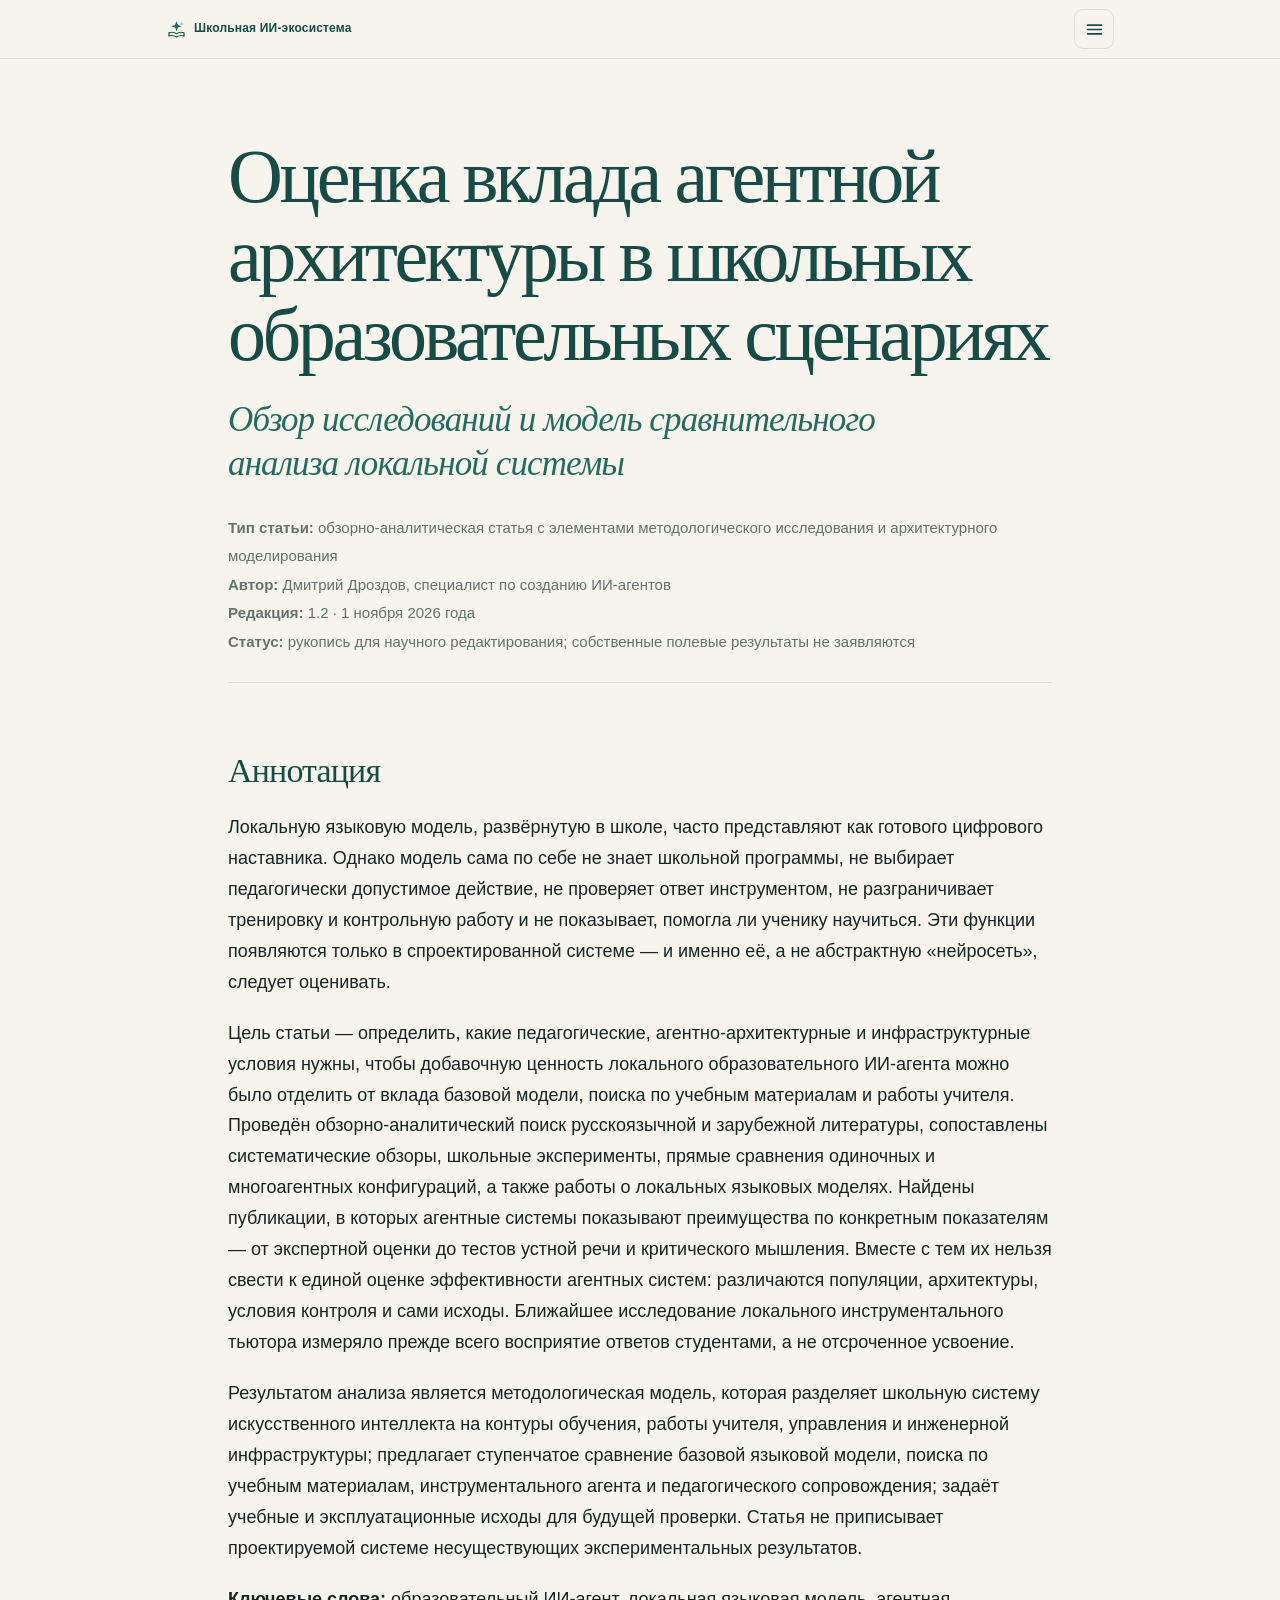
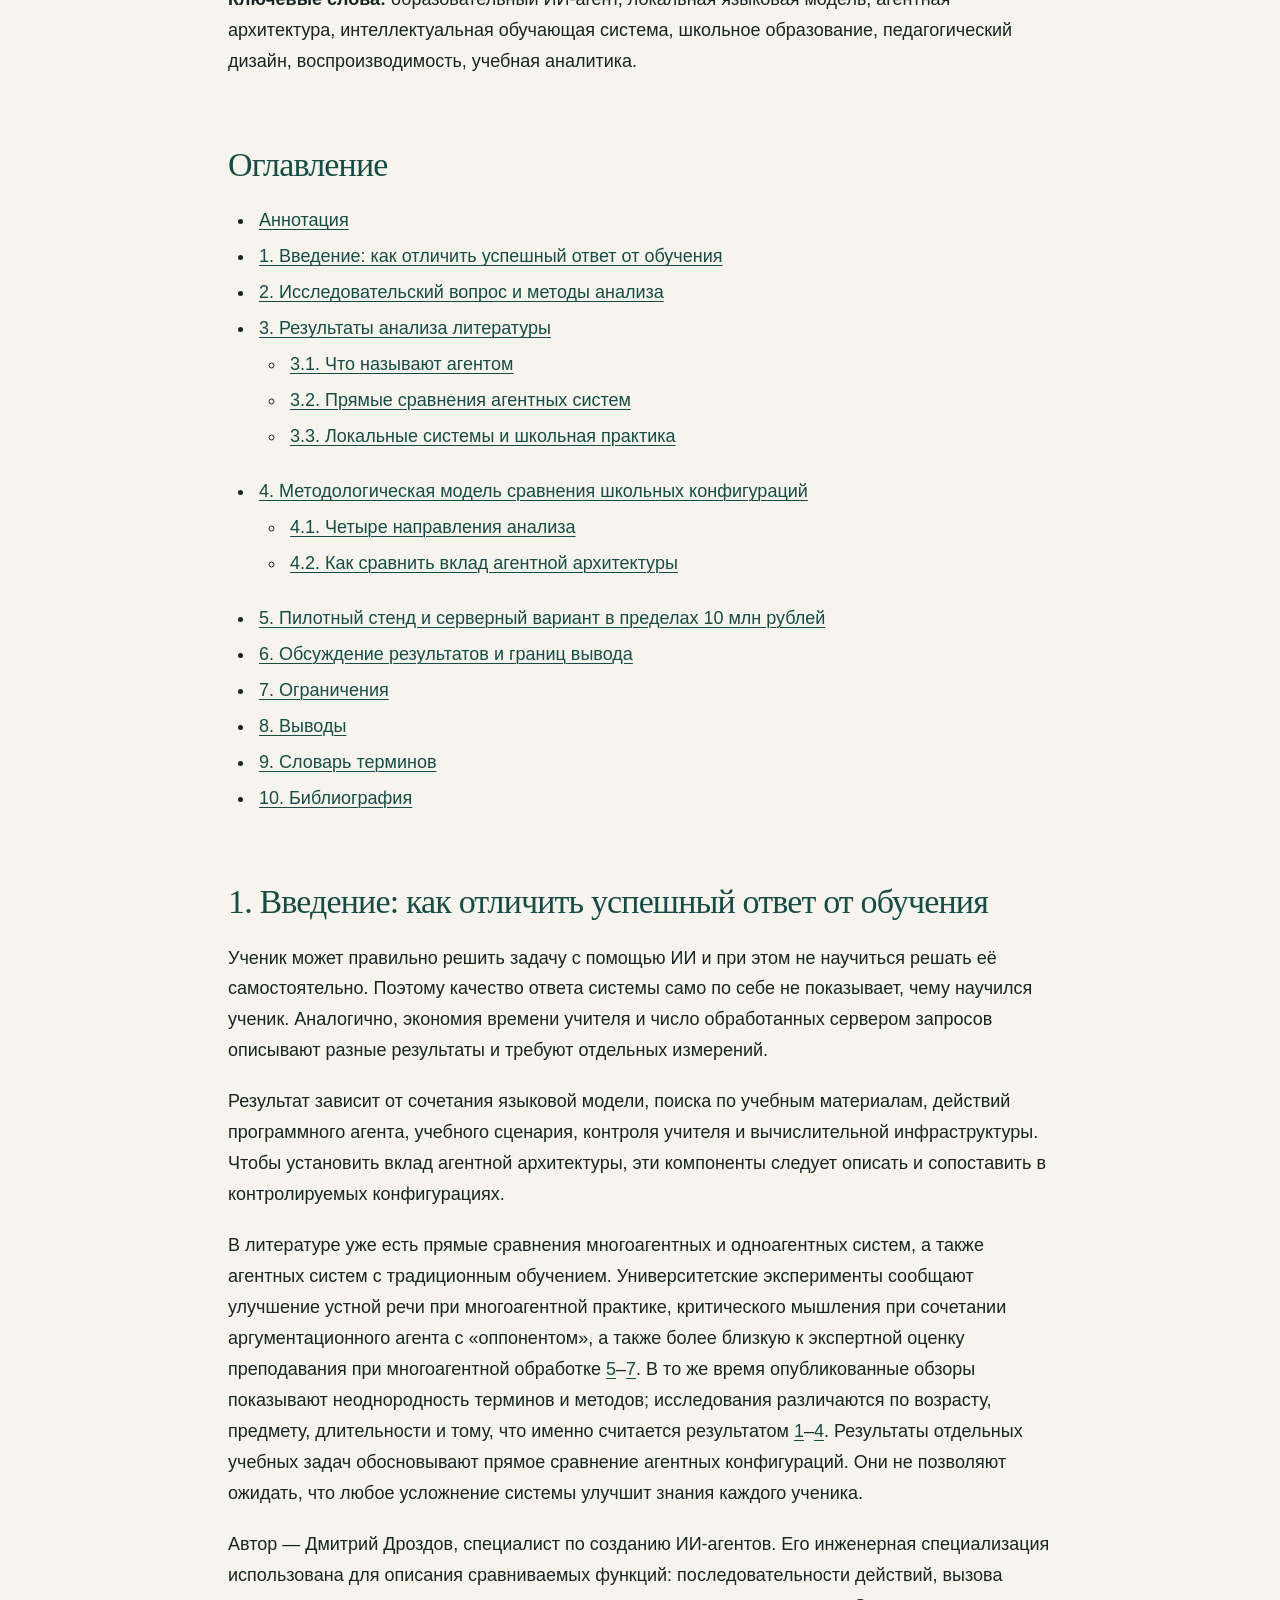
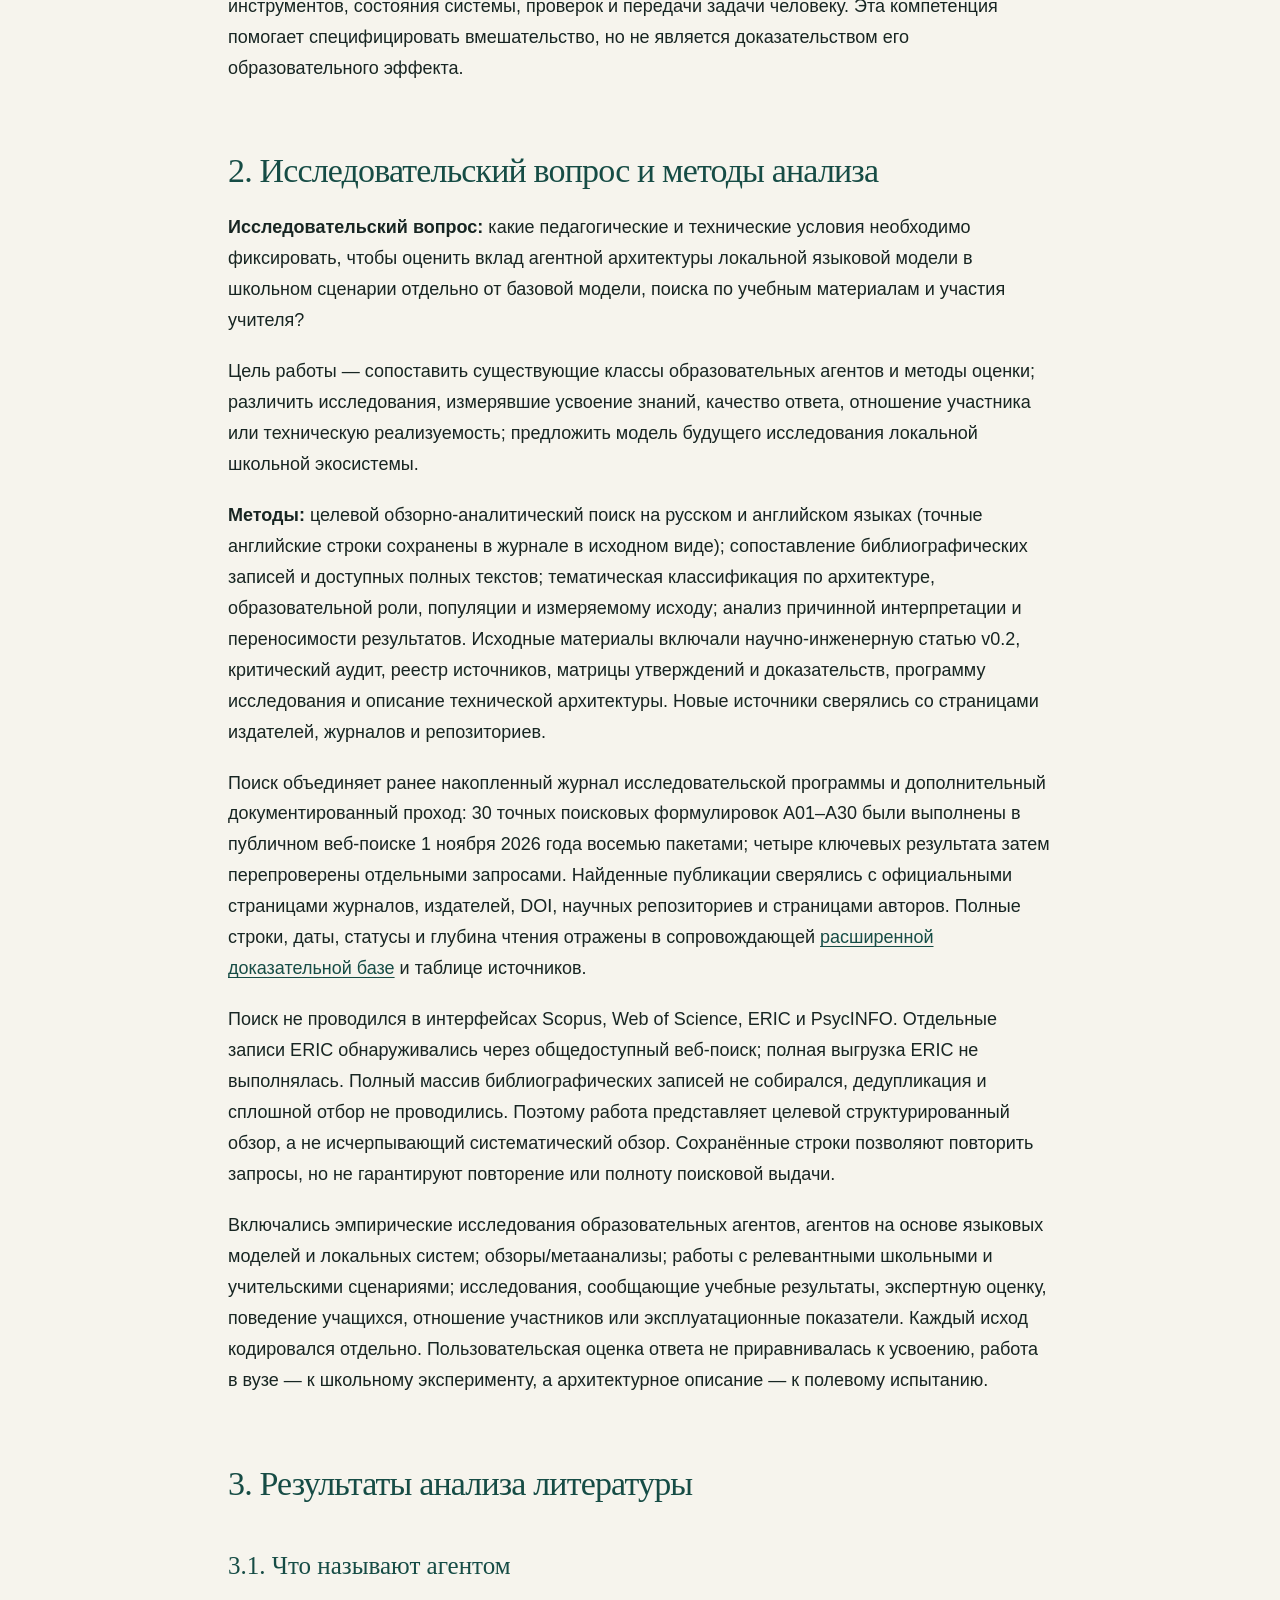
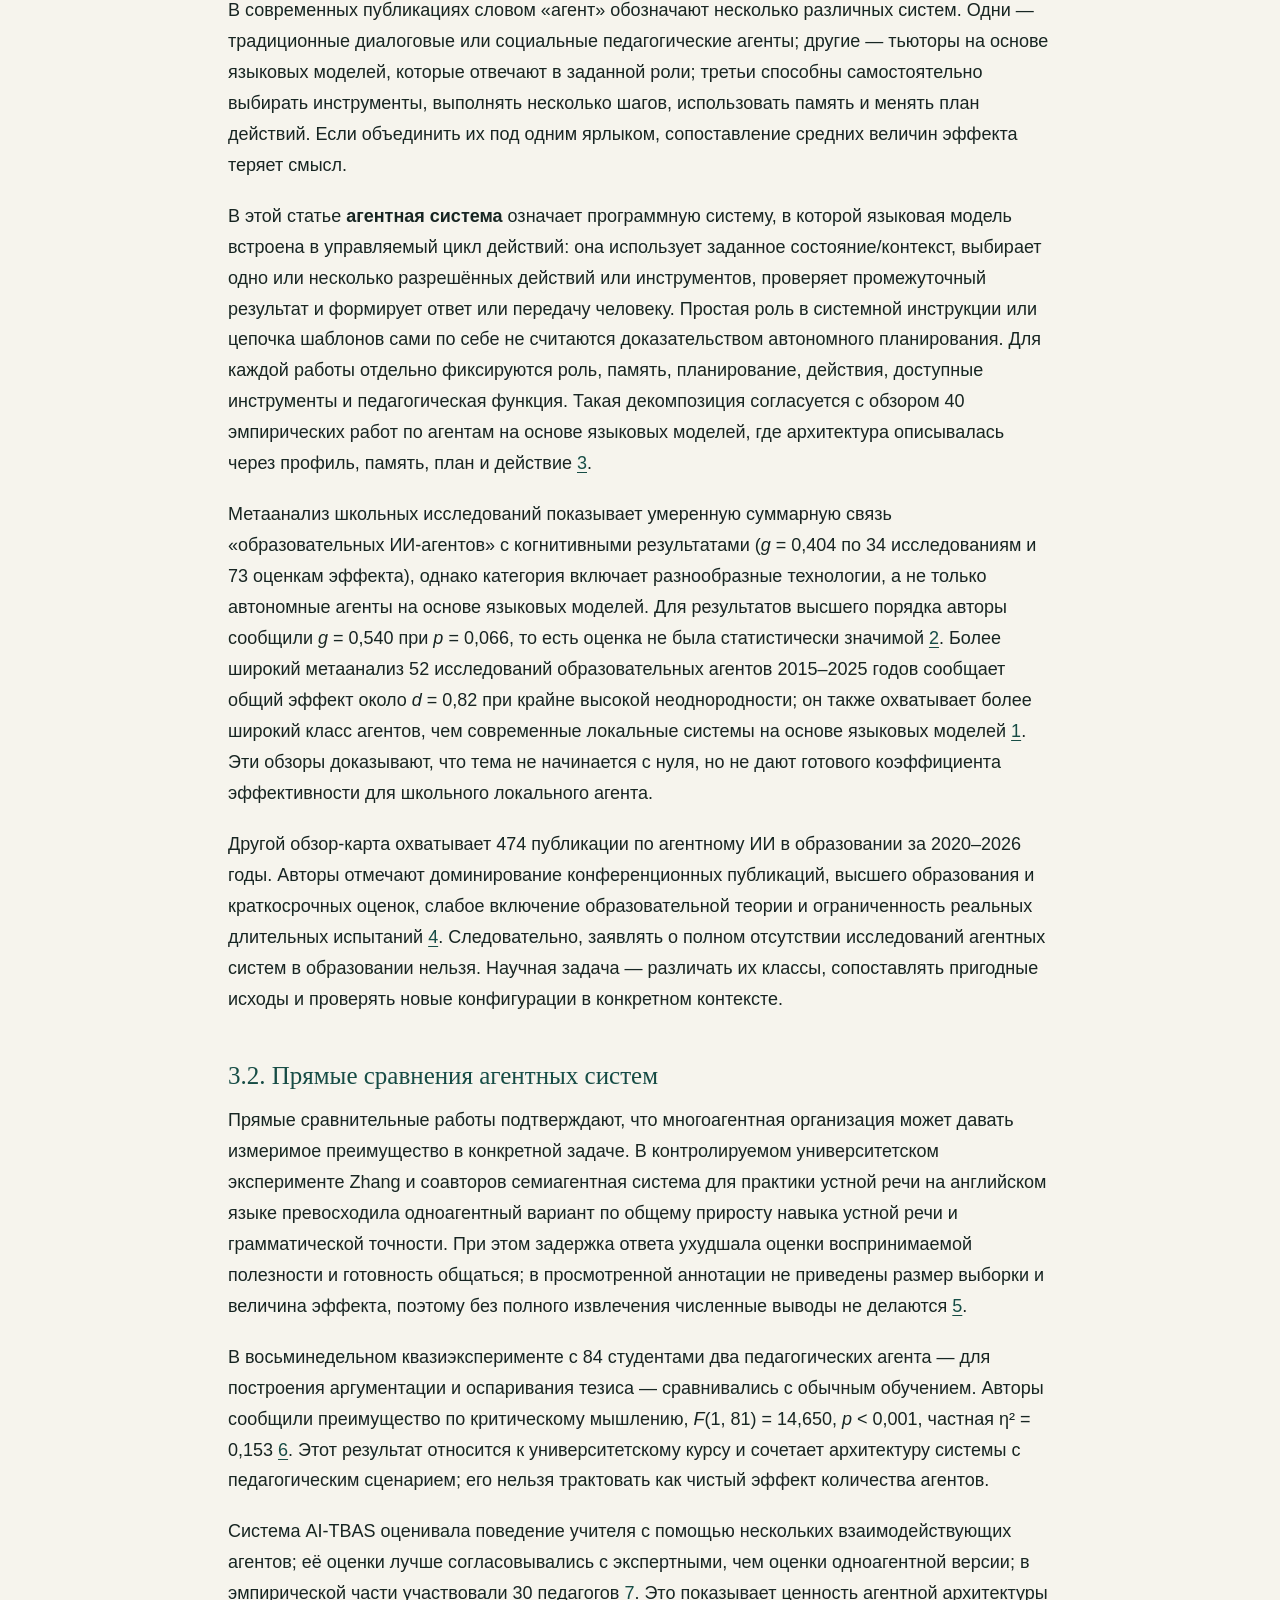
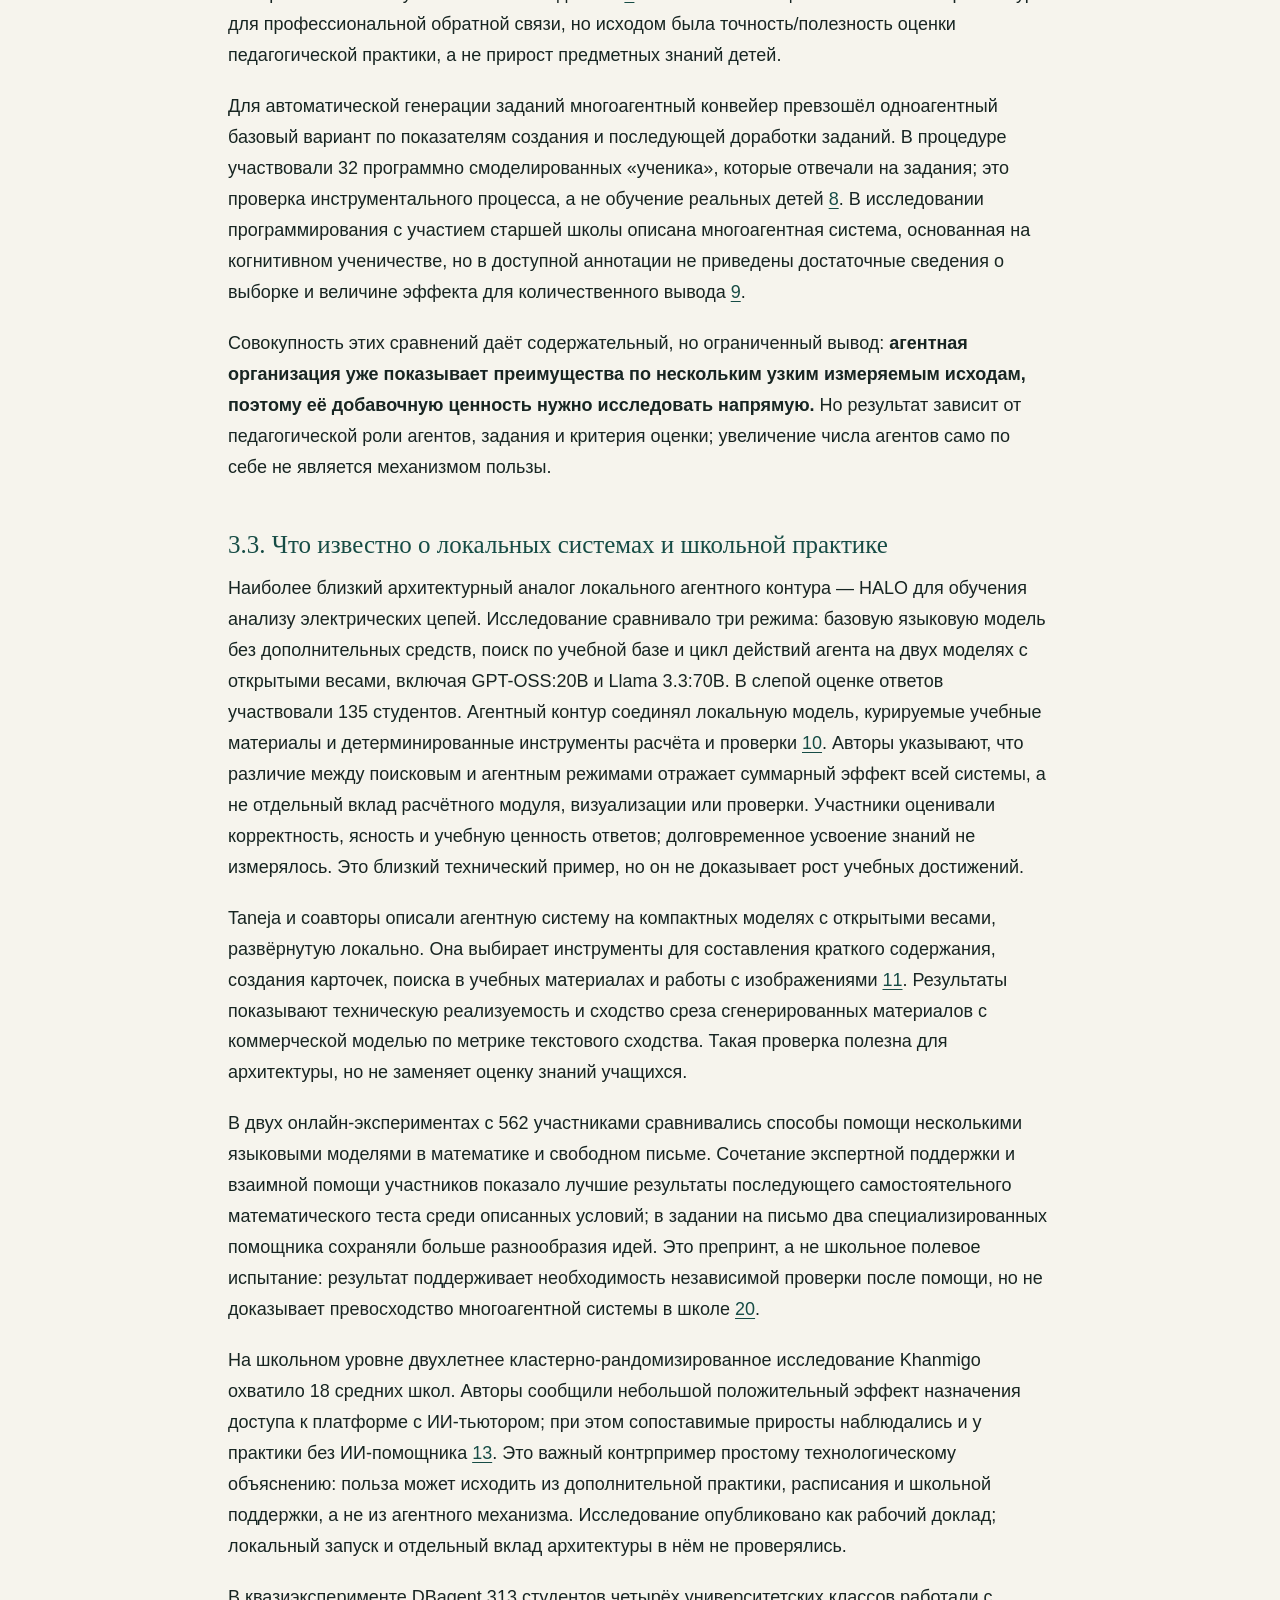
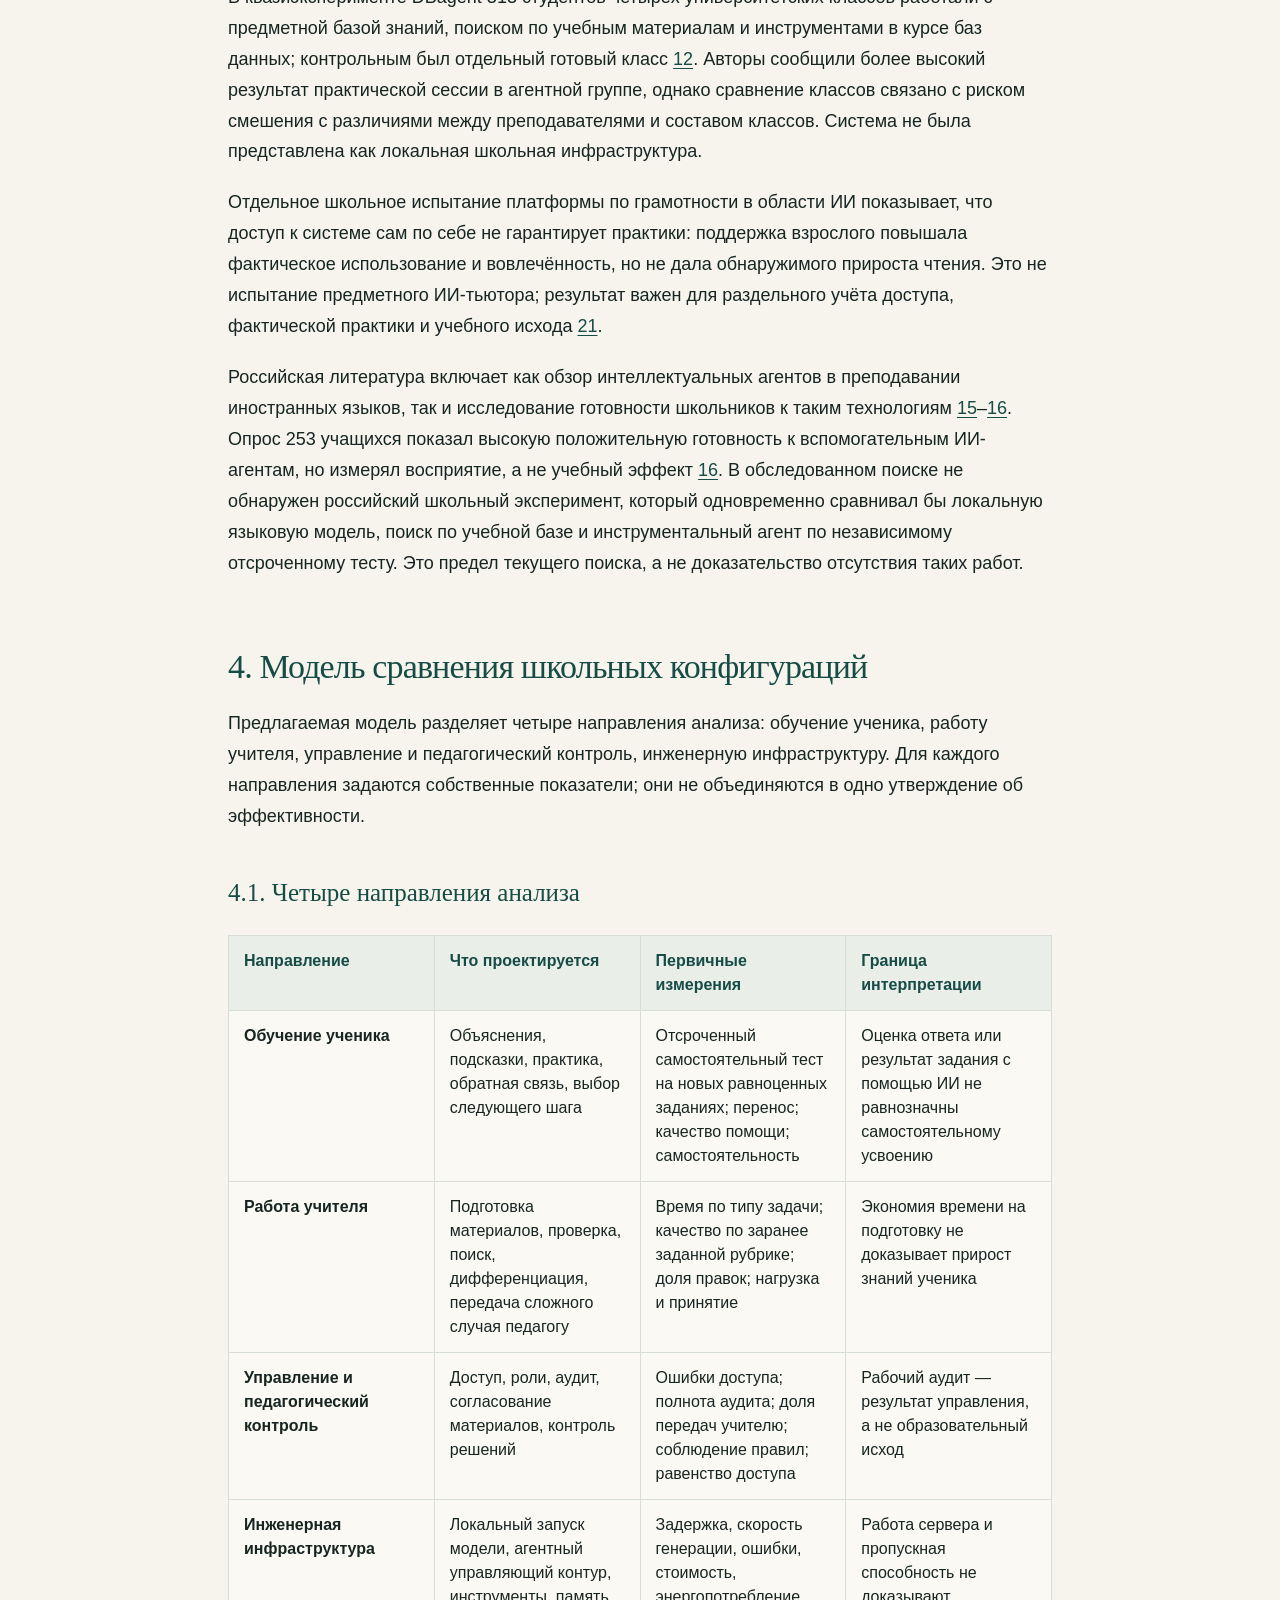
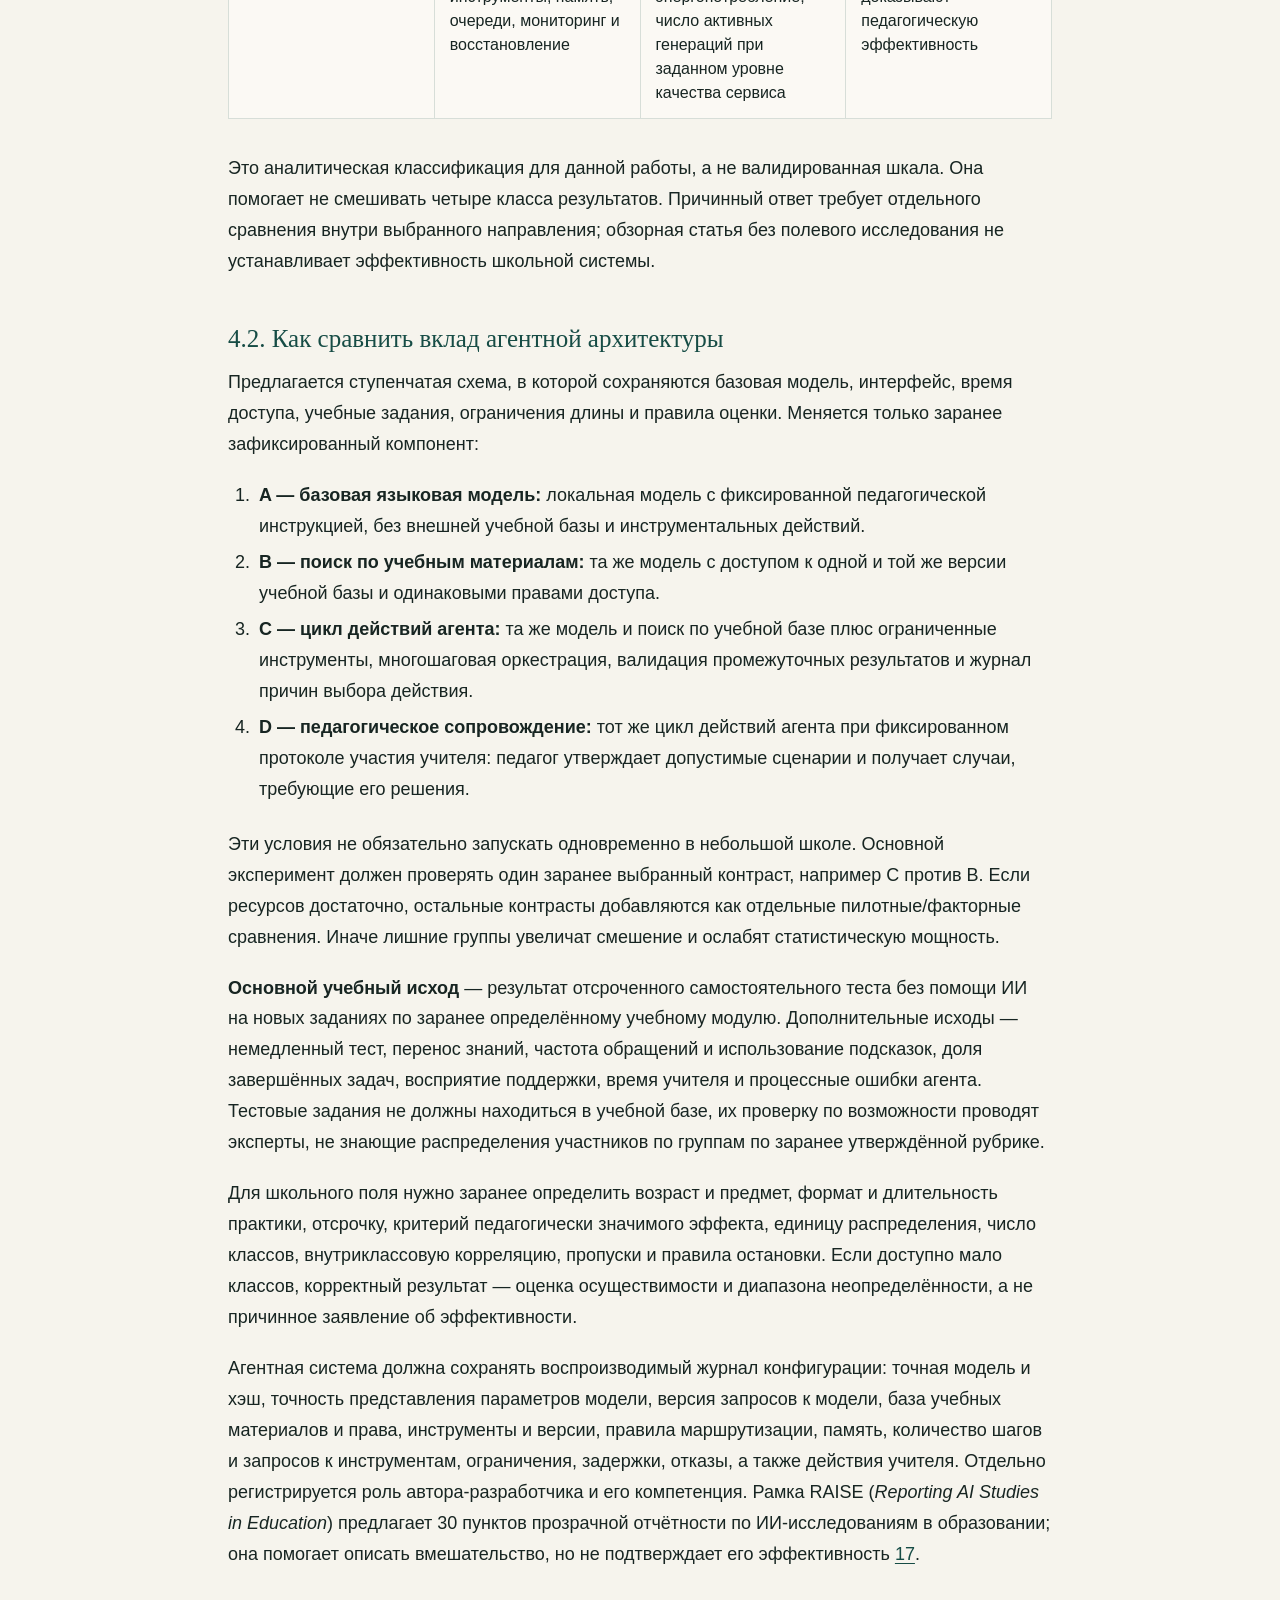
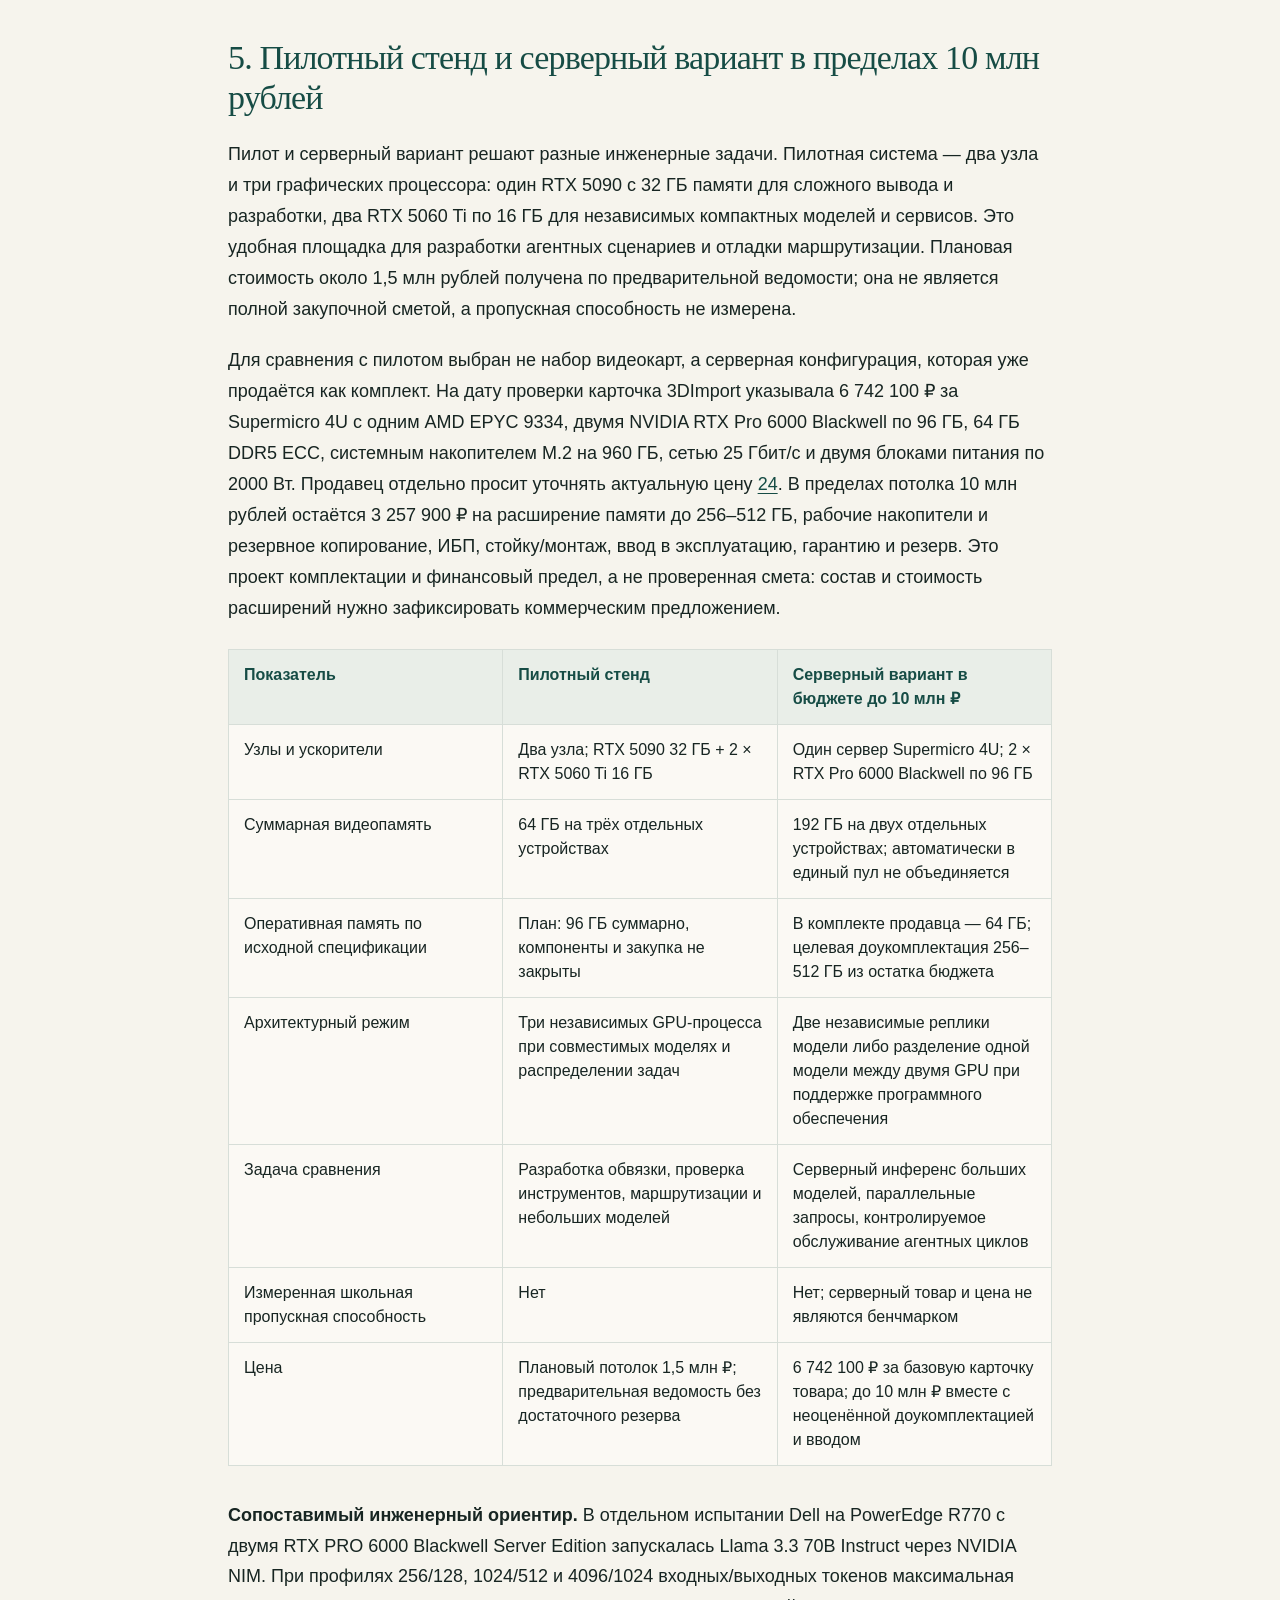
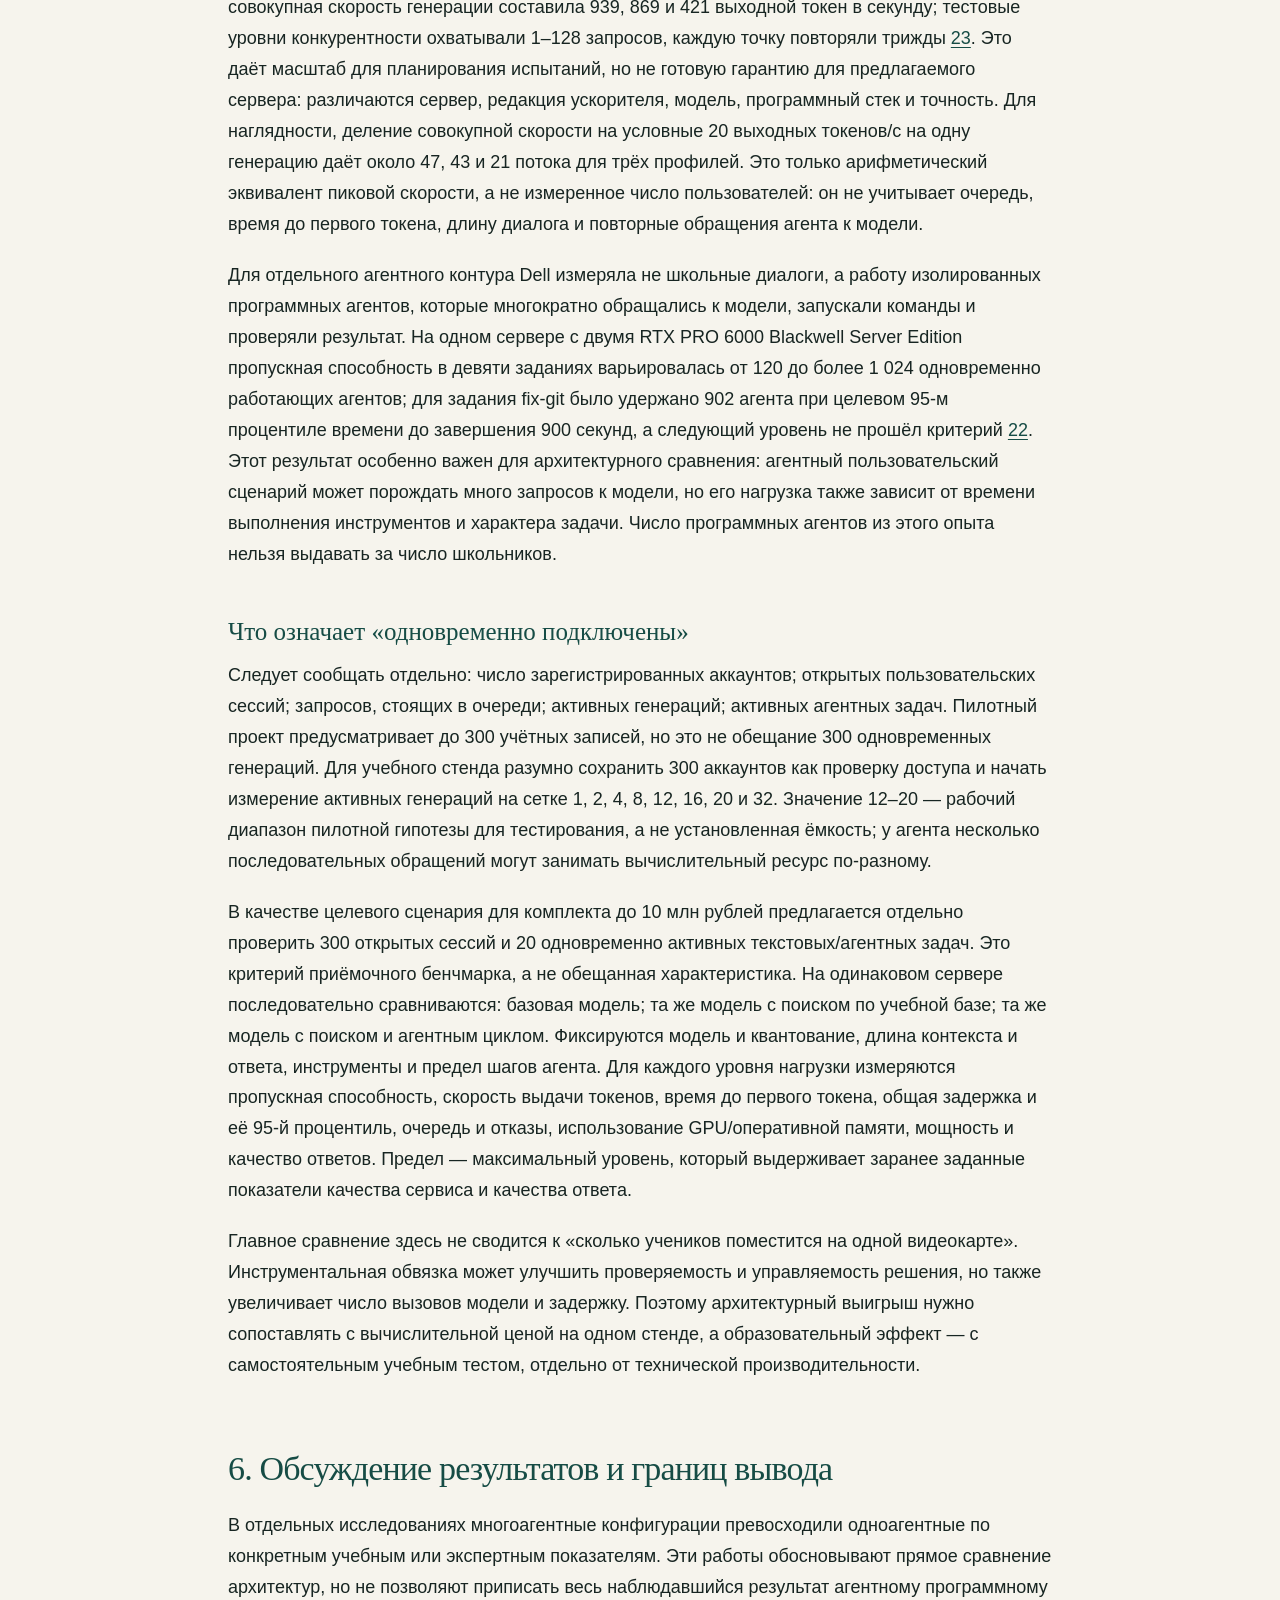
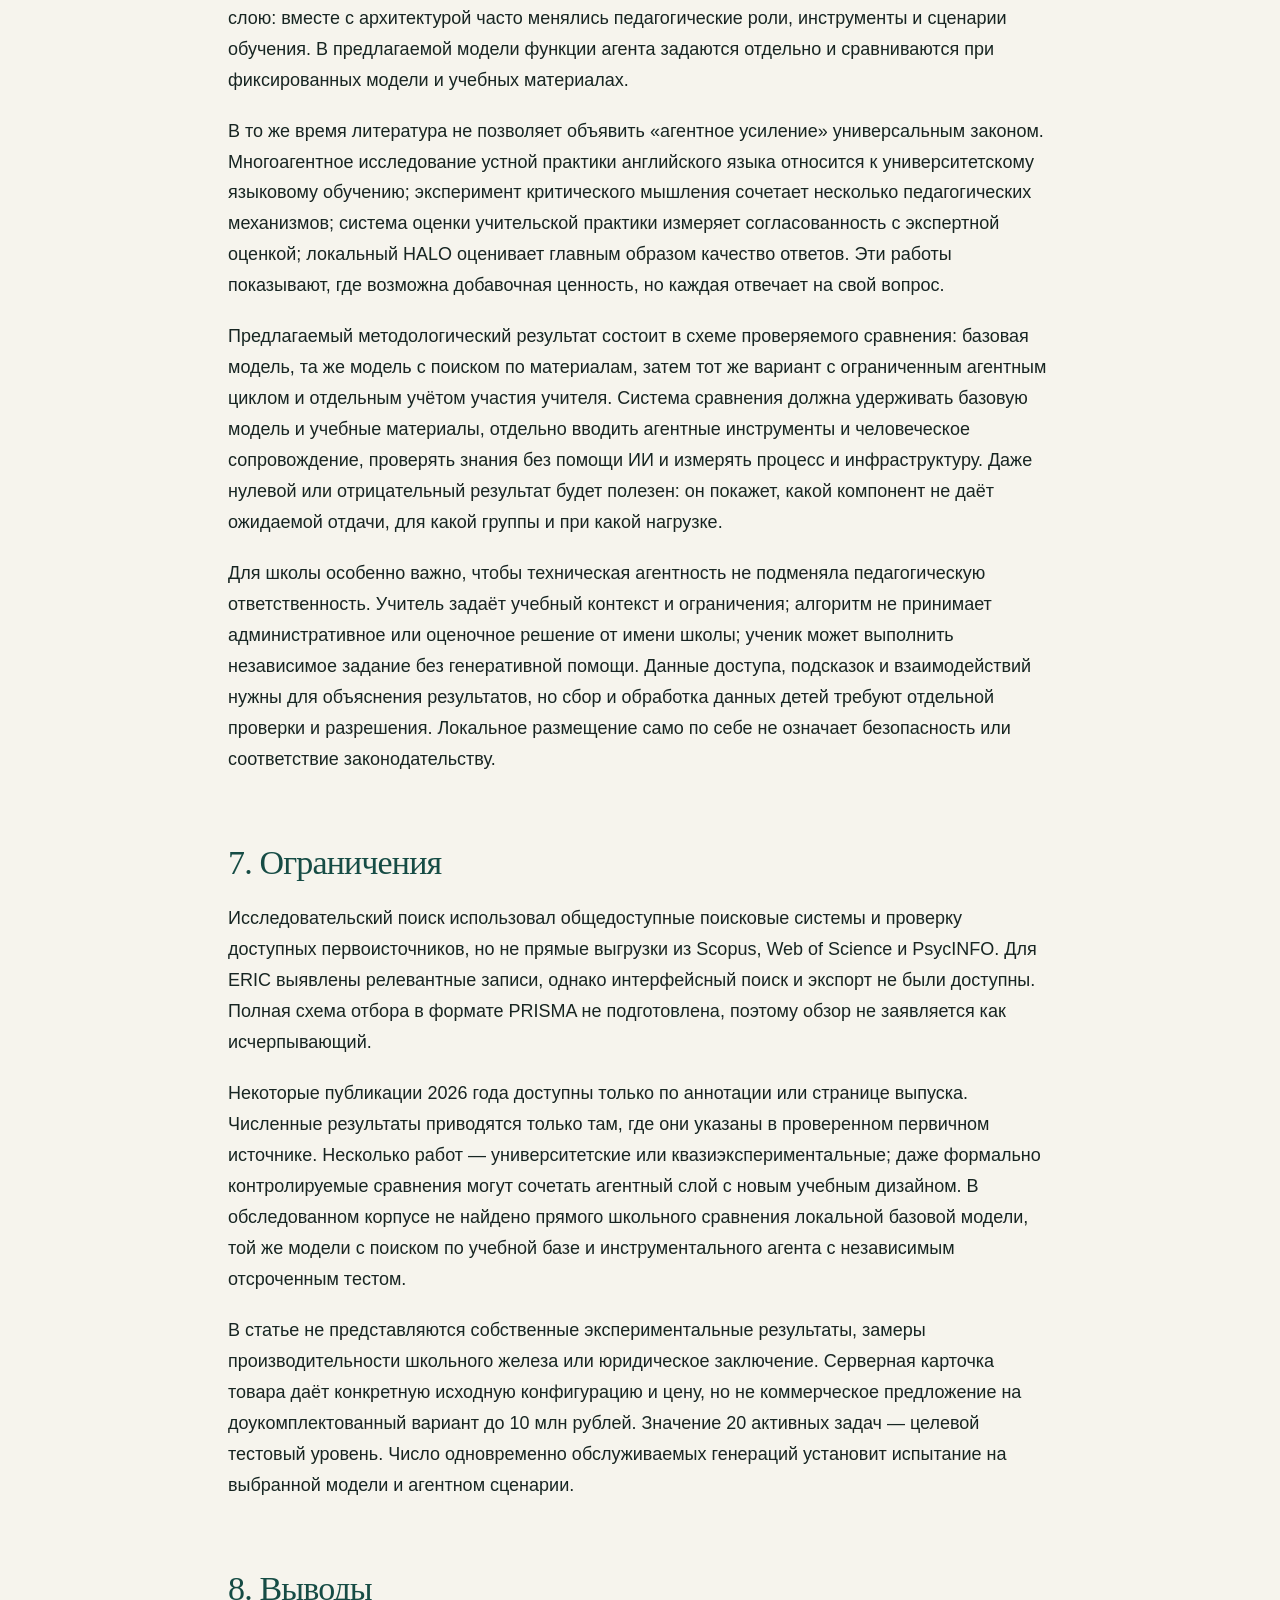
==== index.html @ c80c497b "Опубликовать статью V0.7 на русском и английском" ====
<!doctype html><html lang="ru"><head><meta charset="utf-8"><meta name="viewport" content="width=device-width, initial-scale=1"><meta name="theme-color" content="#f6f4ed"><meta name="description" content="Статья Дмитрия Дроздова о сравнительном анализе агентной архитектуры в школьных образовательных сценариях."><title>Оценка вклада агентной архитектуры в школьных образовательных сценариях · Школьная ИИ-экосистема</title><link rel="icon" type="image/svg+xml" href="images/favicon.svg?v=1"><link rel="stylesheet" href="css/site.css?v=3"></head><body id="top"><header class="site-nav"><div class="nav-inner"><a class="brand" href="index.html" aria-label="Школьная ИИ-экосистема — главная"><img class="brand-mark" src="images/school-ai-mark.svg?v=2" alt="" aria-hidden="true"><span>Школьная ИИ-экосистема</span></a><nav class="nav-links desktop-nav" aria-label="Основная навигация"></nav><details class="mobile-menu"><summary aria-label="Открыть меню"><svg viewBox="0 0 24 24" aria-hidden="true"><path d="M4 7h16M4 12h16M4 17h16"/></svg></summary><nav class="mobile-menu-panel" aria-label="Навигация по сайту"><a href="index.html" aria-current="page">Оценка вклада агентной архитектуры в школьных образовательных сценариях: обзор исследований и модель сравнительного анализа локальной системы</a><a href="article-ltg/">От персонального диалога к развитию школы: педагогическая архитектура локальной интеллектуальной образовательной экосистемы</a><a href="research/">Исследование к статье от 1 ноября</a></nav></details></div></header><main class="page"><article><h1 id="оценка-вклада-агентной-архитектуры-в-школьных-образовательных-сценариях">Оценка вклада агентной архитектуры в школьных образовательных сценариях</h1>
<h2 id="обзор-исследований-и-модель-сравнительного-анализа-локальной-системы">Обзор исследований и модель сравнительного анализа локальной системы</h2>
<p><strong>Тип статьи:</strong> обзорно-аналитическая статья с элементами методологического исследования и архитектурного моделирования<br />
<strong>Автор:</strong> Дмитрий Дроздов, специалист по созданию ИИ-агентов<br />
<strong>Редакция:</strong> 1.2 · 1 ноября 2026 года<br />
<strong>Статус:</strong> рукопись для научного редактирования; собственные полевые результаты не заявляются</p>
<h2 id="sec-abstract">Аннотация</h2>
<p>Локальную языковую модель, развёрнутую в школе, часто представляют как готового цифрового наставника. Однако модель сама по себе не знает школьной программы, не выбирает педагогически допустимое действие, не проверяет ответ инструментом, не разграничивает тренировку и контрольную работу и не показывает, помогла ли ученику научиться. Эти функции появляются только в спроектированной системе — и именно её, а не абстрактную «нейросеть», следует оценивать.</p>
<p>Цель статьи — определить, какие педагогические, агентно-архитектурные и инфраструктурные условия нужны, чтобы добавочную ценность локального образовательного ИИ-агента можно было отделить от вклада базовой модели, поиска по учебным материалам и работы учителя. Проведён обзорно-аналитический поиск русскоязычной и зарубежной литературы, сопоставлены систематические обзоры, школьные эксперименты, прямые сравнения одиночных и многоагентных конфигураций, а также работы о локальных языковых моделях. Найдены публикации, в которых агентные системы показывают преимущества по конкретным показателям — от экспертной оценки до тестов устной речи и критического мышления. Вместе с тем их нельзя свести к единой оценке эффективности агентных систем: различаются популяции, архитектуры, условия контроля и сами исходы. Ближайшее исследование локального инструментального тьютора измеряло прежде всего восприятие ответов студентами, а не отсроченное усвоение.</p>
<p>Результатом анализа является методологическая модель, которая разделяет школьную систему искусственного интеллекта на контуры обучения, работы учителя, управления и инженерной инфраструктуры; предлагает ступенчатое сравнение базовой языковой модели, поиска по учебным материалам, инструментального агента и педагогического сопровождения; задаёт учебные и эксплуатационные исходы для будущей проверки. Статья не приписывает проектируемой системе несуществующих экспериментальных результатов.</p>
<p><strong>Ключевые слова:</strong> образовательный ИИ-агент, локальная языковая модель, агентная архитектура, интеллектуальная обучающая система, школьное образование, педагогический дизайн, воспроизводимость, учебная аналитика.</p>
<h2 id="toc">Оглавление</h2>
<ul>
<li><a href="#sec-abstract">Аннотация</a></li>
<li><a href="#sec-intro">1. Введение: как отличить успешный ответ от обучения</a></li>
<li><a href="#sec-method">2. Исследовательский вопрос и методы анализа</a></li>
<li><a href="#sec-results">3. Результаты анализа литературы</a>
<ul>
<li><a href="#sec-terms">3.1. Что называют агентом</a></li>
<li><a href="#sec-wrapper">3.2. Прямые сравнения агентных систем</a></li>
<li><a href="#sec-local-school">3.3. Локальные системы и школьная практика</a></li>
</ul></li>
<li><a href="#sec-model">4. Методологическая модель сравнения школьных конфигураций</a>
<ul>
<li><a href="#sec-ltge">4.1. Четыре направления анализа</a></li>
<li><a href="#sec-ablation">4.2. Как сравнить вклад агентной архитектуры</a></li>
</ul></li>
<li><a href="#sec-hardware">5. Пилотный стенд и серверный вариант в пределах 10 млн рублей</a></li>
<li><a href="#sec-discussion">6. Обсуждение результатов и границ вывода</a></li>
<li><a href="#sec-limits">7. Ограничения</a></li>
<li><a href="#sec-conclusion">8. Выводы</a></li>
<li><a href="#sec-glossary">9. Словарь терминов</a></li>
<li><a href="#sec-references">10. Библиография</a></li>
</ul>
<h2 id="sec-intro">1. Введение: как отличить успешный ответ от обучения</h2>
<p>Ученик может правильно решить задачу с помощью ИИ и при этом не научиться решать её самостоятельно. Поэтому качество ответа системы само по себе не показывает, чему научился ученик. Аналогично, экономия времени учителя и число обработанных сервером запросов описывают разные результаты и требуют отдельных измерений.</p>
<p>Результат зависит от сочетания языковой модели, поиска по учебным материалам, действий программного агента, учебного сценария, контроля учителя и вычислительной инфраструктуры. Чтобы установить вклад агентной архитектуры, эти компоненты следует описать и сопоставить в контролируемых конфигурациях.</p>
<p>В литературе уже есть прямые сравнения многоагентных и одноагентных систем, а также агентных систем с традиционным обучением. Университетские эксперименты сообщают улучшение устной речи при многоагентной практике, критического мышления при сочетании аргументационного агента с «оппонентом», а также более близкую к экспертной оценку преподавания при многоагентной обработке <a href="#ref-5">5</a>–<a href="#ref-7">7</a>. В то же время опубликованные обзоры показывают неоднородность терминов и методов; исследования различаются по возрасту, предмету, длительности и тому, что именно считается результатом <a href="#ref-1">1</a>–<a href="#ref-4">4</a>. Результаты отдельных учебных задач обосновывают прямое сравнение агентных конфигураций. Они не позволяют ожидать, что любое усложнение системы улучшит знания каждого ученика.</p>
<p>Автор — Дмитрий Дроздов, специалист по созданию ИИ-агентов. Его инженерная специализация использована для описания сравниваемых функций: последовательности действий, вызова инструментов, состояния системы, проверок и передачи задачи человеку. Эта компетенция помогает специфицировать вмешательство, но не является доказательством его образовательного эффекта.</p>
<h2 id="sec-method">2. Исследовательский вопрос и методы анализа</h2>
<p><strong>Исследовательский вопрос:</strong> какие педагогические и технические условия необходимо фиксировать, чтобы оценить вклад агентной архитектуры локальной языковой модели в школьном сценарии отдельно от базовой модели, поиска по учебным материалам и участия учителя?</p>
<p>Цель работы — сопоставить существующие классы образовательных агентов и методы оценки; различить исследования, измерявшие усвоение знаний, качество ответа, отношение участника или техническую реализуемость; предложить модель будущего исследования локальной школьной экосистемы.</p>
<p><strong>Методы:</strong> целевой обзорно-аналитический поиск на русском и английском языках (точные английские строки сохранены в журнале в исходном виде); сопоставление библиографических записей и доступных полных текстов; тематическая классификация по архитектуре, образовательной роли, популяции и измеряемому исходу; анализ причинной интерпретации и переносимости результатов. Исходные материалы включали научно-инженерную статью v0.2, критический аудит, реестр источников, матрицы утверждений и доказательств, программу исследования и описание технической архитектуры. Новые источники сверялись со страницами издателей, журналов и репозиториев.</p>
<p>Поиск объединяет ранее накопленный журнал исследовательской программы и дополнительный документированный проход: 30 точных поисковых формулировок A01–A30 были выполнены в публичном веб-поиске 1 ноября 2026 года восемью пакетами; четыре ключевых результата затем перепроверены отдельными запросами. Найденные публикации сверялись с официальными страницами журналов, издателей, DOI, научных репозиториев и страницами авторов. Полные строки, даты, статусы и глубина чтения отражены в сопровождающей <a href="research/">расширенной доказательной базе</a> и таблице источников.</p>
<p>Поиск не проводился в интерфейсах Scopus, Web of Science, ERIC и PsycINFO. Отдельные записи ERIC обнаруживались через общедоступный веб-поиск; полная выгрузка ERIC не выполнялась. Полный массив библиографических записей не собирался, дедупликация и сплошной отбор не проводились. Поэтому работа представляет целевой структурированный обзор, а не исчерпывающий систематический обзор. Сохранённые строки позволяют повторить запросы, но не гарантируют повторение или полноту поисковой выдачи.</p>
<p>Включались эмпирические исследования образовательных агентов, агентов на основе языковых моделей и локальных систем; обзоры/метаанализы; работы с релевантными школьными и учительскими сценариями; исследования, сообщающие учебные результаты, экспертную оценку, поведение учащихся, отношение участников или эксплуатационные показатели. Каждый исход кодировался отдельно. Пользовательская оценка ответа не приравнивалась к усвоению, работа в вузе — к школьному эксперименту, а архитектурное описание — к полевому испытанию.</p>
<h2 id="sec-results">3. Результаты анализа литературы</h2>
<h3 id="sec-terms">3.1. Что называют агентом</h3>
<p>В современных публикациях словом «агент» обозначают несколько различных систем. Одни — традиционные диалоговые или социальные педагогические агенты; другие — тьюторы на основе языковых моделей, которые отвечают в заданной роли; третьи способны самостоятельно выбирать инструменты, выполнять несколько шагов, использовать память и менять план действий. Если объединить их под одним ярлыком, сопоставление средних величин эффекта теряет смысл.</p>
<p>В этой статье <strong>агентная система</strong> означает программную систему, в которой языковая модель встроена в управляемый цикл действий: она использует заданное состояние/контекст, выбирает одно или несколько разрешённых действий или инструментов, проверяет промежуточный результат и формирует ответ или передачу человеку. Простая роль в системной инструкции или цепочка шаблонов сами по себе не считаются доказательством автономного планирования. Для каждой работы отдельно фиксируются роль, память, планирование, действия, доступные инструменты и педагогическая функция. Такая декомпозиция согласуется с обзором 40 эмпирических работ по агентам на основе языковых моделей, где архитектура описывалась через профиль, память, план и действие <a href="#ref-3">3</a>.</p>
<p>Метаанализ школьных исследований показывает умеренную суммарную связь «образовательных ИИ-агентов» с когнитивными результатами (<em>g</em> = 0,404 по 34 исследованиям и 73 оценкам эффекта), однако категория включает разнообразные технологии, а не только автономные агенты на основе языковых моделей. Для результатов высшего порядка авторы сообщили <em>g</em> = 0,540 при <em>p</em> = 0,066, то есть оценка не была статистически значимой <a href="#ref-2">2</a>. Более широкий метаанализ 52 исследований образовательных агентов 2015–2025 годов сообщает общий эффект около <em>d</em> = 0,82 при крайне высокой неоднородности; он также охватывает более широкий класс агентов, чем современные локальные системы на основе языковых моделей <a href="#ref-1">1</a>. Эти обзоры доказывают, что тема не начинается с нуля, но не дают готового коэффициента эффективности для школьного локального агента.</p>
<p>Другой обзор-карта охватывает 474 публикации по агентному ИИ в образовании за 2020–2026 годы. Авторы отмечают доминирование конференционных публикаций, высшего образования и краткосрочных оценок, слабое включение образовательной теории и ограниченность реальных длительных испытаний <a href="#ref-4">4</a>. Следовательно, заявлять о полном отсутствии исследований агентных систем в образовании нельзя. Научная задача — различать их классы, сопоставлять пригодные исходы и проверять новые конфигурации в конкретном контексте.</p>
<h3 id="sec-wrapper">3.2. Прямые сравнения агентных систем</h3>
<p>Прямые сравнительные работы подтверждают, что многоагентная организация может давать измеримое преимущество в конкретной задаче. В контролируемом университетском эксперименте Zhang и соавторов семиагентная система для практики устной речи на английском языке превосходила одноагентный вариант по общему приросту навыка устной речи и грамматической точности. При этом задержка ответа ухудшала оценки воспринимаемой полезности и готовность общаться; в просмотренной аннотации не приведены размер выборки и величина эффекта, поэтому без полного извлечения численные выводы не делаются <a href="#ref-5">5</a>.</p>
<p>В восьминедельном квазиэксперименте с 84 студентами два педагогических агента — для построения аргументации и оспаривания тезиса — сравнивались с обычным обучением. Авторы сообщили преимущество по критическому мышлению, <em>F</em>(1, 81) = 14,650, <em>p</em> &lt; 0,001, частная η² = 0,153 <a href="#ref-6">6</a>. Этот результат относится к университетскому курсу и сочетает архитектуру системы с педагогическим сценарием; его нельзя трактовать как чистый эффект количества агентов.</p>
<p>Система AI-TBAS оценивала поведение учителя с помощью нескольких взаимодействующих агентов; её оценки лучше согласовывались с экспертными, чем оценки одноагентной версии; в эмпирической части участвовали 30 педагогов <a href="#ref-7">7</a>. Это показывает ценность агентной архитектуры для профессиональной обратной связи, но исходом была точность/полезность оценки педагогической практики, а не прирост предметных знаний детей.</p>
<p>Для автоматической генерации заданий многоагентный конвейер превзошёл одноагентный базовый вариант по показателям создания и последующей доработки заданий. В процедуре участвовали 32 программно смоделированных «ученика», которые отвечали на задания; это проверка инструментального процесса, а не обучение реальных детей <a href="#ref-8">8</a>. В исследовании программирования с участием старшей школы описана многоагентная система, основанная на когнитивном ученичестве, но в доступной аннотации не приведены достаточные сведения о выборке и величине эффекта для количественного вывода <a href="#ref-9">9</a>.</p>
<p>Совокупность этих сравнений даёт содержательный, но ограниченный вывод: <strong>агентная организация уже показывает преимущества по нескольким узким измеряемым исходам, поэтому её добавочную ценность нужно исследовать напрямую.</strong> Но результат зависит от педагогической роли агентов, задания и критерия оценки; увеличение числа агентов само по себе не является механизмом пользы.</p>
<h3 id="sec-local-school">3.3. Что известно о локальных системах и школьной практике</h3>
<p>Наиболее близкий архитектурный аналог локального агентного контура — HALO для обучения анализу электрических цепей. Исследование сравнивало три режима: базовую языковую модель без дополнительных средств, поиск по учебной базе и цикл действий агента на двух моделях с открытыми весами, включая GPT-OSS:20B и Llama 3.3:70B. В слепой оценке ответов участвовали 135 студентов. Агентный контур соединял локальную модель, курируемые учебные материалы и детерминированные инструменты расчёта и проверки <a href="#ref-10">10</a>. Авторы указывают, что различие между поисковым и агентным режимами отражает суммарный эффект всей системы, а не отдельный вклад расчётного модуля, визуализации или проверки. Участники оценивали корректность, ясность и учебную ценность ответов; долговременное усвоение знаний не измерялось. Это близкий технический пример, но он не доказывает рост учебных достижений.</p>
<p>Taneja и соавторы описали агентную систему на компактных моделях с открытыми весами, развёрнутую локально. Она выбирает инструменты для составления краткого содержания, создания карточек, поиска в учебных материалах и работы с изображениями <a href="#ref-11">11</a>. Результаты показывают техническую реализуемость и сходство среза сгенерированных материалов с коммерческой моделью по метрике текстового сходства. Такая проверка полезна для архитектуры, но не заменяет оценку знаний учащихся.</p>
<p>В двух онлайн-экспериментах с 562 участниками сравнивались способы помощи несколькими языковыми моделями в математике и свободном письме. Сочетание экспертной поддержки и взаимной помощи участников показало лучшие результаты последующего самостоятельного математического теста среди описанных условий; в задании на письмо два специализированных помощника сохраняли больше разнообразия идей. Это препринт, а не школьное полевое испытание: результат поддерживает необходимость независимой проверки после помощи, но не доказывает превосходство многоагентной системы в школе <a href="#ref-20">20</a>.</p>
<p>На школьном уровне двухлетнее кластерно-рандомизированное исследование Khanmigo охватило 18 средних школ. Авторы сообщили небольшой положительный эффект назначения доступа к платформе с ИИ-тьютором; при этом сопоставимые приросты наблюдались и у практики без ИИ-помощника <a href="#ref-13">13</a>. Это важный контрпример простому технологическому объяснению: польза может исходить из дополнительной практики, расписания и школьной поддержки, а не из агентного механизма. Исследование опубликовано как рабочий доклад; локальный запуск и отдельный вклад архитектуры в нём не проверялись.</p>
<p>В квазиэксперименте DBagent 313 студентов четырёх университетских классов работали с предметной базой знаний, поиском по учебным материалам и инструментами в курсе баз данных; контрольным был отдельный готовый класс <a href="#ref-12">12</a>. Авторы сообщили более высокий результат практической сессии в агентной группе, однако сравнение классов связано с риском смешения с различиями между преподавателями и составом классов. Система не была представлена как локальная школьная инфраструктура.</p>
<p>Отдельное школьное испытание платформы по грамотности в области ИИ показывает, что доступ к системе сам по себе не гарантирует практики: поддержка взрослого повышала фактическое использование и вовлечённость, но не дала обнаружимого прироста чтения. Это не испытание предметного ИИ-тьютора; результат важен для раздельного учёта доступа, фактической практики и учебного исхода <a href="#ref-21">21</a>.</p>
<p>Российская литература включает как обзор интеллектуальных агентов в преподавании иностранных языков, так и исследование готовности школьников к таким технологиям <a href="#ref-15">15</a>–<a href="#ref-16">16</a>. Опрос 253 учащихся показал высокую положительную готовность к вспомогательным ИИ-агентам, но измерял восприятие, а не учебный эффект <a href="#ref-16">16</a>. В обследованном поиске не обнаружен российский школьный эксперимент, который одновременно сравнивал бы локальную языковую модель, поиск по учебной базе и инструментальный агент по независимому отсроченному тесту. Это предел текущего поиска, а не доказательство отсутствия таких работ.</p>
<h2 id="sec-model">4. Модель сравнения школьных конфигураций</h2>
<p>Предлагаемая модель разделяет четыре направления анализа: обучение ученика, работу учителя, управление и педагогический контроль, инженерную инфраструктуру. Для каждого направления задаются собственные показатели; они не объединяются в одно утверждение об эффективности.</p>
<h3 id="sec-ltge">4.1. Четыре направления анализа</h3>
<table>
<colgroup>
<col style="width: 25%" />
<col style="width: 25%" />
<col style="width: 25%" />
<col style="width: 25%" />
</colgroup>
<thead>
<tr class="header">
<th>Направление</th>
<th>Что проектируется</th>
<th>Первичные измерения</th>
<th>Граница интерпретации</th>
</tr>
</thead>
<tbody>
<tr class="odd">
<td><strong>Обучение ученика</strong></td>
<td>Объяснения, подсказки, практика, обратная связь, выбор следующего шага</td>
<td>Отсроченный самостоятельный тест на новых равноценных заданиях; перенос; качество помощи; самостоятельность</td>
<td>Оценка ответа или результат задания с помощью ИИ не равнозначны самостоятельному усвоению</td>
</tr>
<tr class="even">
<td><strong>Работа учителя</strong></td>
<td>Подготовка материалов, проверка, поиск, дифференциация, передача сложного случая педагогу</td>
<td>Время по типу задачи; качество по заранее заданной рубрике; доля правок; нагрузка и принятие</td>
<td>Экономия времени на подготовку не доказывает прирост знаний ученика</td>
</tr>
<tr class="odd">
<td><strong>Управление и педагогический контроль</strong></td>
<td>Доступ, роли, аудит, согласование материалов, контроль решений</td>
<td>Ошибки доступа; полнота аудита; доля передач учителю; соблюдение правил; равенство доступа</td>
<td>Рабочий аудит — результат управления, а не образовательный исход</td>
</tr>
<tr class="even">
<td><strong>Инженерная инфраструктура</strong></td>
<td>Локальный запуск модели, агентный управляющий контур, инструменты, память, очереди, мониторинг и восстановление</td>
<td>Задержка, скорость генерации, ошибки, стоимость, энергопотребление, число активных генераций при заданном уровне качества сервиса</td>
<td>Работа сервера и пропускная способность не доказывают педагогическую эффективность</td>
</tr>
</tbody>
</table>
<p>Это аналитическая классификация для данной работы, а не валидированная шкала. Она помогает не смешивать четыре класса результатов. Причинный ответ требует отдельного сравнения внутри выбранного направления; обзорная статья без полевого исследования не устанавливает эффективность школьной системы.</p>
<h3 id="sec-ablation">4.2. Как сравнить вклад агентной архитектуры</h3>
<p>Предлагается ступенчатая схема, в которой сохраняются базовая модель, интерфейс, время доступа, учебные задания, ограничения длины и правила оценки. Меняется только заранее зафиксированный компонент:</p>
<ol type="1">
<li><strong>A — базовая языковая модель:</strong> локальная модель с фиксированной педагогической инструкцией, без внешней учебной базы и инструментальных действий.</li>
<li><strong>B — поиск по учебным материалам:</strong> та же модель с доступом к одной и той же версии учебной базы и одинаковыми правами доступа.</li>
<li><strong>C — цикл действий агента:</strong> та же модель и поиск по учебной базе плюс ограниченные инструменты, многошаговая оркестрация, валидация промежуточных результатов и журнал причин выбора действия.</li>
<li><strong>D — педагогическое сопровождение:</strong> тот же цикл действий агента при фиксированном протоколе участия учителя: педагог утверждает допустимые сценарии и получает случаи, требующие его решения.</li>
</ol>
<p>Эти условия не обязательно запускать одновременно в небольшой школе. Основной эксперимент должен проверять один заранее выбранный контраст, например C против B. Если ресурсов достаточно, остальные контрасты добавляются как отдельные пилотные/факторные сравнения. Иначе лишние группы увеличат смешение и ослабят статистическую мощность.</p>
<p><strong>Основной учебный исход</strong> — результат отсроченного самостоятельного теста без помощи ИИ на новых заданиях по заранее определённому учебному модулю. Дополнительные исходы — немедленный тест, перенос знаний, частота обращений и использование подсказок, доля завершённых задач, восприятие поддержки, время учителя и процессные ошибки агента. Тестовые задания не должны находиться в учебной базе, их проверку по возможности проводят эксперты, не знающие распределения участников по группам по заранее утверждённой рубрике.</p>
<p>Для школьного поля нужно заранее определить возраст и предмет, формат и длительность практики, отсрочку, критерий педагогически значимого эффекта, единицу распределения, число классов, внутриклассовую корреляцию, пропуски и правила остановки. Если доступно мало классов, корректный результат — оценка осуществимости и диапазона неопределённости, а не причинное заявление об эффективности.</p>
<p>Агентная система должна сохранять воспроизводимый журнал конфигурации: точная модель и хэш, точность представления параметров модели, версия запросов к модели, база учебных материалов и права, инструменты и версии, правила маршрутизации, память, количество шагов и запросов к инструментам, ограничения, задержки, отказы, а также действия учителя. Отдельно регистрируется роль автора-разработчика и его компетенция. Рамка RAISE (<em>Reporting AI Studies in Education</em>) предлагает 30 пунктов прозрачной отчётности по ИИ-исследованиям в образовании; она помогает описать вмешательство, но не подтверждает его эффективность <a href="#ref-17">17</a>.</p>
<h2 id="sec-hardware">5. Пилотный стенд и серверный вариант в пределах 10 млн рублей</h2>
<p>Пилот и серверный вариант решают разные инженерные задачи. Пилотная система — два узла и три графических процессора: один RTX 5090 с 32 ГБ памяти для сложного вывода и разработки, два RTX 5060 Ti по 16 ГБ для независимых компактных моделей и сервисов. Это удобная площадка для разработки агентных сценариев и отладки маршрутизации. Плановая стоимость около 1,5 млн рублей получена по предварительной ведомости; она не является полной закупочной сметой, а пропускная способность не измерена.</p>
<p>Для сравнения с пилотом выбран не набор видеокарт, а серверная конфигурация, которая уже продаётся как комплект. На дату проверки карточка 3DImport указывала 6 742 100 ₽ за Supermicro 4U с одним AMD EPYC 9334, двумя NVIDIA RTX Pro 6000 Blackwell по 96 ГБ, 64 ГБ DDR5 ECC, системным накопителем M.2 на 960 ГБ, сетью 25 Гбит/с и двумя блоками питания по 2000 Вт. Продавец отдельно просит уточнять актуальную цену <a href="#ref-24">24</a>. В пределах потолка 10 млн рублей остаётся 3 257 900 ₽ на расширение памяти до 256–512 ГБ, рабочие накопители и резервное копирование, ИБП, стойку/монтаж, ввод в эксплуатацию, гарантию и резерв. Это проект комплектации и финансовый предел, а не проверенная смета: состав и стоимость расширений нужно зафиксировать коммерческим предложением.</p>
<table>
<colgroup>
<col style="width: 33%" />
<col style="width: 33%" />
<col style="width: 33%" />
</colgroup>
<thead>
<tr class="header">
<th>Показатель</th>
<th>Пилотный стенд</th>
<th>Серверный вариант в бюджете до 10 млн ₽</th>
</tr>
</thead>
<tbody>
<tr class="odd">
<td>Узлы и ускорители</td>
<td>Два узла; RTX 5090 32 ГБ + 2 × RTX 5060 Ti 16 ГБ</td>
<td>Один сервер Supermicro 4U; 2 × RTX Pro 6000 Blackwell по 96 ГБ</td>
</tr>
<tr class="even">
<td>Суммарная видеопамять</td>
<td>64 ГБ на трёх отдельных устройствах</td>
<td>192 ГБ на двух отдельных устройствах; автоматически в единый пул не объединяется</td>
</tr>
<tr class="odd">
<td>Оперативная память по исходной спецификации</td>
<td>План: 96 ГБ суммарно, компоненты и закупка не закрыты</td>
<td>В комплекте продавца — 64 ГБ; целевая доукомплектация 256–512 ГБ из остатка бюджета</td>
</tr>
<tr class="even">
<td>Архитектурный режим</td>
<td>Три независимых GPU-процесса при совместимых моделях и распределении задач</td>
<td>Две независимые реплики модели либо разделение одной модели между двумя GPU при поддержке программного обеспечения</td>
</tr>
<tr class="odd">
<td>Задача сравнения</td>
<td>Разработка обвязки, проверка инструментов, маршрутизации и небольших моделей</td>
<td>Серверный инференс больших моделей, параллельные запросы, контролируемое обслуживание агентных циклов</td>
</tr>
<tr class="even">
<td>Измеренная школьная пропускная способность</td>
<td>Нет</td>
<td>Нет; серверный товар и цена не являются бенчмарком</td>
</tr>
<tr class="odd">
<td>Цена</td>
<td>Плановый потолок 1,5 млн ₽; предварительная ведомость без достаточного резерва</td>
<td>6 742 100 ₽ за базовую карточку товара; до 10 млн ₽ вместе с неоценённой доукомплектацией и вводом</td>
</tr>
</tbody>
</table>
<p><strong>Сопоставимый инженерный ориентир.</strong> В отдельном испытании Dell на PowerEdge R770 с двумя RTX PRO 6000 Blackwell Server Edition запускалась Llama 3.3 70B Instruct через NVIDIA NIM. При профилях 256/128, 1024/512 и 4096/1024 входных/выходных токенов максимальная совокупная скорость генерации составила 939, 869 и 421 выходной токен в секунду; тестовые уровни конкурентности охватывали 1–128 запросов, каждую точку повторяли трижды <a href="#ref-23">23</a>. Это даёт масштаб для планирования испытаний, но не готовую гарантию для предлагаемого сервера: различаются сервер, редакция ускорителя, модель, программный стек и точность. Для наглядности, деление совокупной скорости на условные 20 выходных токенов/с на одну генерацию даёт около 47, 43 и 21 потока для трёх профилей. Это только арифметический эквивалент пиковой скорости, а не измеренное число пользователей: он не учитывает очередь, время до первого токена, длину диалога и повторные обращения агента к модели.</p>
<p>Для отдельного агентного контура Dell измеряла не школьные диалоги, а работу изолированных программных агентов, которые многократно обращались к модели, запускали команды и проверяли результат. На одном сервере с двумя RTX PRO 6000 Blackwell Server Edition пропускная способность в девяти заданиях варьировалась от 120 до более 1 024 одновременно работающих агентов; для задания fix-git было удержано 902 агента при целевом 95-м процентиле времени до завершения 900 секунд, а следующий уровень не прошёл критерий <a href="#ref-22">22</a>. Этот результат особенно важен для архитектурного сравнения: агентный пользовательский сценарий может порождать много запросов к модели, но его нагрузка также зависит от времени выполнения инструментов и характера задачи. Число программных агентов из этого опыта нельзя выдавать за число школьников.</p>
<h3 id="что-означает-одновременно-подключены">Что означает «одновременно подключены»</h3>
<p>Следует сообщать отдельно: число зарегистрированных аккаунтов; открытых пользовательских сессий; запросов, стоящих в очереди; активных генераций; активных агентных задач. Пилотный проект предусматривает до 300 учётных записей, но это не обещание 300 одновременных генераций. Для учебного стенда разумно сохранить 300 аккаунтов как проверку доступа и начать измерение активных генераций на сетке 1, 2, 4, 8, 12, 16, 20 и 32. Значение 12–20 — рабочий диапазон пилотной гипотезы для тестирования, а не установленная ёмкость; у агента несколько последовательных обращений могут занимать вычислительный ресурс по-разному.</p>
<p>В качестве целевого сценария для комплекта до 10 млн рублей предлагается отдельно проверить 300 открытых сессий и 20 одновременно активных текстовых/агентных задач. Это критерий приёмочного бенчмарка, а не обещанная характеристика. На одинаковом сервере последовательно сравниваются: базовая модель; та же модель с поиском по учебной базе; та же модель с поиском и агентным циклом. Фиксируются модель и квантование, длина контекста и ответа, инструменты и предел шагов агента. Для каждого уровня нагрузки измеряются пропускная способность, скорость выдачи токенов, время до первого токена, общая задержка и её 95-й процентиль, очередь и отказы, использование GPU/оперативной памяти, мощность и качество ответов. Предел — максимальный уровень, который выдерживает заранее заданные показатели качества сервиса и качества ответа.</p>
<p>Главное сравнение здесь не сводится к «сколько учеников поместится на одной видеокарте». Инструментальная обвязка может улучшить проверяемость и управляемость решения, но также увеличивает число вызовов модели и задержку. Поэтому архитектурный выигрыш нужно сопоставлять с вычислительной ценой на одном стенде, а образовательный эффект — с самостоятельным учебным тестом, отдельно от технической производительности.</p>
<h2 id="sec-discussion">6. Обсуждение результатов и границ вывода</h2>
<p>В отдельных исследованиях многоагентные конфигурации превосходили одноагентные по конкретным учебным или экспертным показателям. Эти работы обосновывают прямое сравнение архитектур, но не позволяют приписать весь наблюдавшийся результат агентному программному слою: вместе с архитектурой часто менялись педагогические роли, инструменты и сценарии обучения. В предлагаемой модели функции агента задаются отдельно и сравниваются при фиксированных модели и учебных материалах.</p>
<p>В то же время литература не позволяет объявить «агентное усиление» универсальным законом. Многоагентное исследование устной практики английского языка относится к университетскому языковому обучению; эксперимент критического мышления сочетает несколько педагогических механизмов; система оценки учительской практики измеряет согласованность с экспертной оценкой; локальный HALO оценивает главным образом качество ответов. Эти работы показывают, где возможна добавочная ценность, но каждая отвечает на свой вопрос.</p>
<p>Предлагаемый методологический результат состоит в схеме проверяемого сравнения: базовая модель, та же модель с поиском по материалам, затем тот же вариант с ограниченным агентным циклом и отдельным учётом участия учителя. Система сравнения должна удерживать базовую модель и учебные материалы, отдельно вводить агентные инструменты и человеческое сопровождение, проверять знания без помощи ИИ и измерять процесс и инфраструктуру. Даже нулевой или отрицательный результат будет полезен: он покажет, какой компонент не даёт ожидаемой отдачи, для какой группы и при какой нагрузке.</p>
<p>Для школы особенно важно, чтобы техническая агентность не подменяла педагогическую ответственность. Учитель задаёт учебный контекст и ограничения; алгоритм не принимает административное или оценочное решение от имени школы; ученик может выполнить независимое задание без генеративной помощи. Данные доступа, подсказок и взаимодействий нужны для объяснения результатов, но сбор и обработка данных детей требуют отдельной проверки и разрешения. Локальное размещение само по себе не означает безопасность или соответствие законодательству.</p>
<h2 id="sec-limits">7. Ограничения</h2>
<p>Исследовательский поиск использовал общедоступные поисковые системы и проверку доступных первоисточников, но не прямые выгрузки из Scopus, Web of Science и PsycINFO. Для ERIC выявлены релевантные записи, однако интерфейсный поиск и экспорт не были доступны. Полная схема отбора в формате PRISMA не подготовлена, поэтому обзор не заявляется как исчерпывающий.</p>
<p>Некоторые публикации 2026 года доступны только по аннотации или странице выпуска. Численные результаты приводятся только там, где они указаны в проверенном первичном источнике. Несколько работ — университетские или квазиэкспериментальные; даже формально контролируемые сравнения могут сочетать агентный слой с новым учебным дизайном. В обследованном корпусе не найдено прямого школьного сравнения локальной базовой модели, той же модели с поиском по учебной базе и инструментального агента с независимым отсроченным тестом.</p>
<p>В статье не представляются собственные экспериментальные результаты, замеры производительности школьного железа или юридическое заключение. Серверная карточка товара даёт конкретную исходную конфигурацию и цену, но не коммерческое предложение на доукомплектованный вариант до 10 млн рублей. Значение 20 активных задач — целевой тестовый уровень. Число одновременно обслуживаемых генераций установит испытание на выбранной модели и агентном сценарии.</p>
<h2 id="sec-conclusion">8. Выводы</h2>
<ol type="1">
<li>В этой статье ИИ-агентом называется система, в которой языковая модель действует в заданном цикле, использует разрешённые инструменты и проверяет промежуточные результаты. Состав такого цикла следует описывать так, чтобы сравнение можно было повторить.</li>
<li>Публикации показывают измеримые преимущества отдельных агентных и многоагентных решений по конкретным задачам. Эти результаты не образуют универсального коэффициента для разных школ, моделей и аппаратных конфигураций.</li>
<li>Самое близкое локальное сравнение архитектур пока измеряет в основном воспринимаемое качество ответа, тогда как будущая школьная работа должна включать независимое отсроченное измерение знаний и перенос.</li>
<li>Для первой проверки школьного агента достаточно узкого основного контраста: та же базовая модель с поиском по учебным материалам против той же модели с ограниченным агентным циклом. Остальные архитектурные уровни вводятся поэтапно и измеряются отдельно.</li>
<li>Обучение ученика, работа учителя, управление и инженерная инфраструктура требуют самостоятельных показателей. Их нельзя объединять в одно заявление об эффективности всей экосистемы.</li>
<li>Сопоставление оборудования строится вокруг двух проверяемых конфигураций: пилотных трёх GPU в двух узлах и серверного комплекта с двумя ускорителями по 96 ГБ в бюджете до 10 млн рублей. Для серверного варианта предложено испытать 300 открытых сессий и 20 активных задач; это план нагрузочного теста, не установленная ёмкость.</li>
</ol>
<p>Предлагаемый методологический вклад статьи — схема сравнения, которая позволяет в будущем оценить вклад агентного цикла в конкретном школьном сценарии при фиксированных базовой модели и учебных материалах. Эффективность такой системы в школе этим анализом не установлена; научную новизну схемы ещё необходимо проверить по полному корпусу аналогов и с помощью независимой рецензии.</p>
<h2 id="sec-glossary">9. Словарь терминов</h2>
<table>
<colgroup>
<col style="width: 50%" />
<col style="width: 50%" />
</colgroup>
<thead>
<tr class="header">
<th>Термин</th>
<th>Значение</th>
</tr>
</thead>
<tbody>
<tr class="odd">
<td>Агентная обвязка</td>
<td>Программный слой вокруг языковой модели, который управляет памятью и состоянием, поиском по учебным материалам, инструментами, последовательностью действий, проверками и передачей задачи человеку.</td>
</tr>
<tr class="even">
<td>ИИ-агент</td>
<td>Система, использующая модель для выбора действий в рамках заданной цели и ограничений. В статье термин применяется при наличии описанного цикла действий и доступных инструментов.</td>
</tr>
<tr class="odd">
<td>Языковая модель</td>
<td>Модель искусственного интеллекта, обученная анализировать и создавать текст; поддерживаемые дополнительные виды данных зависят от конкретной модели.</td>
</tr>
<tr class="even">
<td>Поиск по учебной базе с добавлением найденных материалов к запросу</td>
<td>Система находит фрагменты в базе учебных материалов и передаёт их языковой модели вместе с запросом. В публикациях часто используется сокращение RAG от <em>Retrieval-Augmented Generation</em>; английское название сохранено для расшифровки сокращения.</td>
</tr>
<tr class="odd">
<td>Агентный поиск по базе</td>
<td>Многошаговый вариант поиска, в котором агент выбирает или повторяет поисковые действия, вызывает инструменты и проверяет промежуточный результат.</td>
</tr>
<tr class="even">
<td>ITS</td>
<td><em>Intelligent Tutoring System</em> — интеллектуальная обучающая система, подбирающая поддержку с учётом модели ученика, задания или предметной области.</td>
</tr>
<tr class="odd">
<td>Четыре направления анализа</td>
<td>Обучение ученика, работа учителя, управление и педагогический контроль, инженерная инфраструктура. Это аналитическая классификация данной работы, а не валидированная шкала.</td>
</tr>
<tr class="even">
<td>K–12</td>
<td>Англоязычное обозначение школьного образования; возрастные границы зависят от страны.</td>
</tr>
<tr class="odd">
<td>SLO</td>
<td><em>Service-Level Objective</em> — заранее установленное требование к задержке ответа, доступности или доле ошибок.</td>
</tr>
<tr class="even">
<td>TTFT</td>
<td><em>Time to First Token</em> — время от отправки запроса до появления первого фрагмента ответа.</td>
</tr>
<tr class="odd">
<td>Параллельное размещение модели</td>
<td>Размещение частей одной модели на нескольких видеокартах. Видеопамять карт при этом не становится автоматически общим пулом.</td>
</tr>
<tr class="even">
<td>RCT</td>
<td><em>Randomized Controlled Trial</em> — исследование со случайным распределением участников или групп по сравниваемым условиям.</td>
</tr>
<tr class="odd">
<td>RAISE</td>
<td><em>Reporting AI Studies in Education</em> — рамка прозрачной отчётности об исследованиях искусственного интеллекта в образовании. Описанная версия содержит 30 пунктов в 10 областях; рамка помогает сообщать метод, но не удостоверяет эффективность.</td>
</tr>
<tr class="even">
<td>PRISMA</td>
<td>Руководство по прозрачной отчётности систематических обзоров и метаанализов; следование ему само по себе не гарантирует полноту поиска или качество первичных исследований.</td>
</tr>
<tr class="odd">
<td>GPU</td>
<td><em>Graphics Processing Unit</em> — графический процессор, используемый для параллельных вычислений при запуске языковых моделей.</td>
</tr>
<tr class="even">
<td>Видеопамять</td>
<td>Память графического процессора, в которой размещаются параметры модели, контекст и промежуточные данные вычислений. Её объём ограничивает размер модели и число параллельных запросов.</td>
</tr>
<tr class="odd">
<td>P50/P95</td>
<td>Медиана и 95-й процентиль задержки. P95 — значение, быстрее которого выполняются 95% запросов.</td>
</tr>
<tr class="even">
<td>KV-cache</td>
<td>Кэш ключей и значений механизма внимания, используемый для ускорения генерации. Его объём растёт с длиной контекста и числом активных запросов.</td>
</tr>
<tr class="odd">
<td>OOM</td>
<td><em>Out of Memory</em> — ошибка нехватки доступной памяти при выполнении вычислений.</td>
</tr>
</tbody>
</table>
<h2 id="sec-references">10. Библиография</h2>
<ol type="1">
<li><span id="ref-1"></span> Xu, X., Cao, X., &amp; Wu, Q. (2026). Impact of educational agents on student’s learning outcomes: a meta-analysis. <em>Frontiers in Psychology</em>, 17, 1707196. <a href="https://doi.org/10.3389/fpsyg.2026.1707196">DOI</a>. — <a href="#sec-terms">↩︎ к §3.1</a>.</li>
<li><span id="ref-2"></span> Liu, J., Mbowe, A. E., Tahri, D., &amp; Aziku, M. (2026). Meta-analysis on the influence of AI agents on K-12 student cognitive performance. <em>Computers in Human Behavior Reports</em>. <a href="https://doi.org/10.1016/j.chbr.2026.100973">DOI</a>. — <a href="#sec-terms">↩︎ к §3.1</a>.</li>
<li><span id="ref-3"></span> Cai, H., Han, B., Sun, J., &amp; Cheng, Y. (2026). How to design LLM-based intelligent agent to support student’s learning in educational context: A systematic literature review. <em>Educational Technology &amp; Society</em>, 29(2), 249–269. <a href="https://doi.org/10.30191/ETS.202604_29(2).SP03">DOI</a>. — <a href="#sec-terms">↩︎ к §3.1</a>.</li>
<li><span id="ref-4"></span> Wang, N., Zou, D., Xie, H., &amp; Qin, S. J. (2026). A scoping review of generative AI-powered agentic AI in education: Research landscape, agentic capabilities, and insights from the frontier agent paradigm, exemplified by OpenClaw. <em>Computers and Education: Artificial Intelligence</em>, 11, 100653. <a href="https://doi.org/10.1016/j.caeai.2026.100653">DOI</a>. — <a href="#sec-terms">↩︎ к §3.1</a>.</li>
<li><span id="ref-5"></span> Zhang, J., Ma, Q., Zhang, Y., &amp; Cao, X. (2026). Multi-agent vs. single-agent AI for EFL speaking practice: A controlled experiment with hybrid input, contextual dialogue, and proficiency-adaptive feedback. <em>Educational Technology &amp; Society</em>, 29(2), 297–322. <a href="https://doi.org/10.30191/ETS.202604_29(2).SP05">DOI</a>. — <a href="#sec-wrapper">↩︎ к §3.2</a>.</li>
<li><span id="ref-6"></span> Wu, Y. (2026). Enhancing student critical thinking skills and dispositions through a multi-agent system with Argumentation and Devil’s Advocacy. <em>Educational Technology &amp; Society</em>, 29(2), 339–354. <a href="https://doi.org/10.30191/ETS.202604_29(2).SP07">DOI</a>. — <a href="#sec-wrapper">↩︎ к §3.2</a>.</li>
<li><span id="ref-7"></span> Niu, J., He, X., Wang, X., Han, G., &amp; He, J. (2026). Rubrics-enhanced multi-agent system based on LLM for teaching behavior assessment: Design and application. <em>Educational Technology &amp; Society</em>, 29(2), 270–296. <a href="https://doi.org/10.30191/ETS.202604_29(2).SP04">DOI</a>. — <a href="#sec-wrapper">↩︎ к §3.2</a>.</li>
<li><span id="ref-8"></span> Song, Y., Li, H., &amp; Zheng, Q. (2026). Multi-agent automated item generation based on large language models. <em>Educational Technology &amp; Society</em>, 29(2), 233–248. <a href="https://doi.org/10.30191/ETS.202604_29(2).SP02">DOI</a>. — <a href="#sec-wrapper">↩︎ к §3.2</a>.</li>
<li><span id="ref-9"></span> Wang, X., Li, J., Gu, Q., &amp; Liang, D. (2026). Promoting problem-solving skills in computer programming with an LLM-empowered multi-agent system: A cognitive apprenticeship perspective. <em>Educational Technology &amp; Society</em>, 29(2), 355–374. <a href="https://doi.org/10.30191/ETS.202604_29(2).SP08">DOI</a>. — <a href="#sec-wrapper">↩︎ к §3.2</a>.</li>
<li><span id="ref-10"></span> Rocha, A., Ferreira, J., Oliveira, P. C., Alves, M., &amp; Sousa, A. (2026). A Tool-Augmented Agentic AI Pipeline for Reliable Circuit-Analysis Tutoring with Local Language Models. <em>Computers</em>, 15(10), 647. <a href="https://doi.org/10.3390/computers15100647">DOI</a>. — <a href="#sec-local-school">↩︎ к §3.3</a>.</li>
<li><span id="ref-11"></span> Taneja, S., Biswas, S. S., Alankar, B., &amp; Kaur, H. (2025). Agentic RAG for Personalized Learning: Design of an AI-Powered Learning Agent Using Open-Source Small Language Models. <em>Electronic Journal of e-Learning</em>, 23(4), 69–80. <a href="https://doi.org/10.34190/ejel.23.4.4044">DOI</a>. — <a href="#sec-local-school">↩︎ к §3.3</a>.</li>
<li><span id="ref-12"></span> Li, X., Liu, Z., Jiang, S., Chen, J., et al. (2026). The impact of an LLM-based educational agent on learning achievement, cognitive dynamics, and student perceptions in computer science education. <em>International Journal of STEM Education</em>, 13, 51. <a href="https://doi.org/10.1186/s40594-026-00641-y">DOI</a>. — <a href="#sec-local-school">↩︎ к §3.3</a>.</li>
<li><span id="ref-13"></span> Oreopoulos, P., &amp; Low, N. (2026). One Click Away: AI Tutoring with Khanmigo in a Two-Year School Experiment. NBER Working Paper 35620. <a href="https://doi.org/10.3386/w35620">DOI</a>. — <a href="#sec-local-school">↩︎ к §3.3</a>.</li>
<li><span id="ref-14"></span> Létourneau, A., et al. (2025). A systematic review of AI-driven intelligent tutoring systems (ITS) in K-12 education. <em>npj Science of Learning</em>, 10, 29. <a href="https://doi.org/10.1038/s41539-025-00320-7">DOI</a>. — <a href="#sec-local-school">↩︎ к §3.3</a>.</li>
<li><span id="ref-15"></span> Титова, С. В., Темурян, К. Т. (2024). Интеллектуальные агенты в обучении ИЯ: типология, возможности, вызовы. <em>Язык и культура</em>, 65, 262–287. <a href="https://doi.org/10.17223/19996195/65/12">DOI</a>. — <a href="#sec-local-school">↩︎ к §3.3</a>.</li>
<li><span id="ref-16"></span> Глухов, А. П., Синогина, Е. С. (2025). Исследование готовности учащихся к внедрению интеллектуальных агентов педагогической поддержки в образовательную среду. В: <em>Цифровая гуманитаристика и технологии в образовании (DHTE 2025)</em>, с. 119–132. <a href="https://psyjournals.ru/nonserialpublications/dhte2025/contents/Glukhov_Sinogina">Полный текст</a>. — <a href="#sec-local-school">↩︎ к §3.3</a>.</li>
<li><span id="ref-17"></span> Allison, J. (2025). RAISE the Standard: A Framework for Transparent Reporting of Artificial Intelligence Studies in Education. <em>Journal of Educational Computing Research</em>, 64(1). <a href="https://doi.org/10.1177/07356331251377430">DOI</a>. — <a href="#sec-ablation">↩︎ к §4.2</a>.</li>
<li><span id="ref-18"></span> NVIDIA. RTX PRO 6000 Blackwell Workstation Edition: official product specifications. <a href="https://www.nvidia.com/en-us/products/workstations/professional-desktop-gpus/rtx-pro-6000-family/">Страница NVIDIA</a>; <a href="https://www.nvidia.com/content/dam/en-zz/Solutions/data-center/rtx-pro-6000-blackwell-workstation-edition/workstation-blackwell-rtx-pro-6000-workstation-edition-nvidia-us-3519208-web.pdf">техническое описание, PDF</a>. — <a href="#sec-hardware">↩︎ к §5</a>.</li>
<li><span id="ref-19"></span> KNS. RTX PRO 6000 Blackwell: розничная выдача цен на дату поиска, 1.11.2026. <a href="https://www.kns.ru/catalog/komplektuyuschie/videokarty/nvidia-quadro/_graficheskij-protsessor_nvidia-rtx-pro-6000/">Каталог</a>. Цена меняется; коммерческим предложением не является. — <a href="#sec-hardware">↩︎ к §5</a>.</li>
<li><span id="ref-20"></span> <em>Human Thinking under Plural LLM Assistance: Mathematical Problem Solving and Open-Ended Writing</em> (2026). <a href="https://arxiv.org/abs/2604.03305">arXiv:2604.03305</a>. Препринт; 562 участника; онлайн-эксперименты. — <a href="#sec-local-school">↩︎ к §3.3</a>.</li>
<li><span id="ref-21"></span> Robinson, Gormley, Ribeiro &amp; Loeb (2026). <em>Access Is Not Enough: Human Support Improves Engagement with AI Tutoring.</em> <a href="https://doi.org/10.26300/pz7p-p388">DOI 10.26300/pz7p-p388</a>. Два рандомизированных школьных испытания; прирост чтения не обнаружен. — <a href="#sec-local-school">↩︎ к §3.3</a>.</li>
<li><span id="ref-22"></span> Teosyan, V. (2026). <em>Agent Density at Enterprise Scale: Measuring Concurrent Coding Agent Capacity Across Nine Agentic Tasks.</em> Dell InfoHub, 6 October 2026. <a href="https://www.dell.com/en-us/infohub/articles/agent-density-at-enterprise-scale">Публикация и полный отчёт</a>. — <a href="#sec-hardware">↩︎ к §5</a>.</li>
<li><span id="ref-23"></span> Rastogi, M. (2026). <em>Matching the GPU to the Workload: Benchmarking Llama 3.3 70B Inference Across Dell PowerEdge Configurations.</em> Dell InfoHub, 6 October 2026. <a href="https://www.dell.com/en-us/infohub/articles/matching-the-gpu-to-the-workload-benchmarking-llama-3-3-70b-inference-across-dell-poweredge-configurations">Публикация и техническое описание</a>. — <a href="#sec-hardware">↩︎ к §5</a>.</li>
<li><span id="ref-24"></span> 3DImport. Сервер Supermicro AS-4125GS-TNRT с двумя RTX 6000 Blackwell 96 ГБ, карточка товара SRV-HPC-SP5-2xRTX6000-V44; цена 6 742 100 ₽ на дату проверки, цена подлежит уточнению. <a href="https://3dimport.ru/shop/servers/server-s-gpu/server-gpu-epyc-2x-rtx-6000-blackwell-96gb-supermicro/">Описание, цена и комплектация</a>. — <a href="#sec-hardware">↩︎ к §5</a>.</li>
</ol>
<hr />
<p><strong>Связанные материалы:</strong> <a href="research/">исследовательские материалы: обзор публикаций, поисковый журнал и модель сравнения</a> · <a href="#toc">к оглавлению</a> · <a href="#sec-intro">к введению</a> · <a href="#sec-method">к методам</a> · <a href="#sec-conclusion">к выводам</a> · <a href="#sec-references">к библиографии</a>.</p>

<section class="related" aria-label="Связанные материалы"><p class="eyebrow">Материалы исследования</p><h2>Статья и доказательная база</h2><p>Подробные поисковые записи, карточки исследований, ссылки на источники и технический сценарий вынесены в отдельный документ.</p><p class="actions"><a class="button" href="research/">Открыть исследовательскую базу</a><a class="text-link" href="downloads/ARTICLE_V1.2.pdf" download>Скачать статью в формате PDF</a><a class="text-link" href="downloads/ARTICLE_V1.2.docx" download>Скачать редактируемую статью</a></p></section></article></main><footer class="site-footer"><a class="author-credit" href="https://drozdov-dmitry.github.io/school-ai-courses/author/" aria-label="Об авторе — Дмитрий Дроздов">Дмитрий Дроздов · образовательные ИИ-агенты</a><a class="top-link" href="#top">Наверх ↑</a></footer></body></html>
---- css/site.css ----
:root{--paper:#f6f4ed;--ink:#172522;--muted:#62726d;--teal:#236b60;--teal-dark:#164c45;--line:#d7ded8;--white:#fffefa;--max:880px}
*{box-sizing:border-box}html{scroll-behavior:smooth;scroll-padding-top:90px}body{margin:0;background:var(--paper);color:var(--ink);font:18px/1.72 Arial,"Helvetica Neue",sans-serif;-webkit-font-smoothing:antialiased}
a{color:var(--teal-dark);text-decoration-thickness:1px;text-underline-offset:3px}a:hover{color:#0c3c35;text-decoration-thickness:2px}.site-nav{position:sticky;top:0;z-index:10;background:rgba(246,244,237,.96);backdrop-filter:blur(10px);border-bottom:1px solid var(--line)}.nav-inner{max-width:1000px;margin:auto;padding:9px 26px;display:flex;justify-content:space-between;align-items:center;gap:16px}.brand{display:inline-flex;align-items:center;gap:7px;font:600 12px/1.15 Arial,sans-serif;letter-spacing:.015em;color:var(--teal-dark);text-decoration:none;white-space:nowrap}.brand-mark{display:block;width:21px;height:21px;flex:0 0 21px;overflow:visible;transform-origin:50% 50%;animation:mark-breathe 5s ease-in-out infinite}.brand:hover .brand-mark{animation:mark-greet .55s ease-out 1}.nav-links{display:flex;gap:22px;font-size:14px}.nav-links a{text-decoration:none}.desktop-nav{margin-left:auto}.mobile-menu{display:none}.mobile-menu summary{list-style:none}.mobile-menu summary::-webkit-details-marker{display:none}.mobile-menu-panel{display:none}@keyframes mark-breathe{0%,88%,100%{transform:scale(1) rotate(0)}92%{transform:scale(1.07) rotate(4deg)}96%{transform:scale(1) rotate(0)}}@keyframes mark-greet{0%{transform:rotate(0)}45%{transform:rotate(-12deg) scale(1.08)}100%{transform:rotate(0) scale(1)}}@media(prefers-reduced-motion:reduce){.brand-mark{animation:none}}.page{max-width:var(--max);margin:0 auto;padding:62px 28px 100px}.page article>h1{font:500 clamp(42px,7vw,76px)/1.04 Georgia,"Times New Roman",serif;letter-spacing:-.045em;max-width:820px;margin:16px 0 24px;color:var(--teal-dark)}.page article>h2:first-of-type{font:italic 400 clamp(23px,3.5vw,35px)/1.25 Georgia,"Times New Roman",serif;color:var(--teal);margin:0 0 28px;max-width:760px}.page article>p:first-of-type{color:var(--muted);font-size:15px;line-height:1.9;border-bottom:1px solid var(--line);padding-bottom:26px;margin-bottom:38px}.page h2{font:500 34px/1.2 Georgia,"Times New Roman",serif;letter-spacing:-.025em;color:var(--teal-dark);margin:68px 0 20px}.page h3{font:500 25px/1.3 Georgia,"Times New Roman",serif;color:var(--teal-dark);margin:46px 0 12px}.page h4{font:600 19px/1.4 Arial,sans-serif;margin:32px 0 8px}.page p{margin:0 0 20px}.page li{padding-left:4px;margin:5px 0}.page ol,.page ul{padding-left:27px;margin:0 0 24px}.page blockquote{margin:28px 0;padding:4px 0 4px 22px;border-left:2px solid var(--teal);color:#41524d}.page hr{border:0;border-top:1px solid var(--line);margin:42px 0}.page table{display:block;overflow-x:auto;border-collapse:collapse;width:100%;margin:25px 0 34px;font-size:16px;line-height:1.5;background:rgba(255,254,250,.58)}.page th,.page td{border:1px solid var(--line);padding:13px 15px;text-align:left;vertical-align:top}.page th{background:#e9eee8;color:var(--teal-dark);font-weight:600}.page code{font: .87em/1.4 ui-monospace,SFMono-Regular,Consolas,monospace;background:#e9eee8;padding:2px 5px;border-radius:3px}.page strong{font-weight:700}.eyebrow{font-size:12px;letter-spacing:.14em;text-transform:uppercase;color:var(--teal);font-weight:700}.related{margin-top:75px;padding:35px 0;border-top:1px solid var(--line);border-bottom:1px solid var(--line)}.related h2{margin:8px 0 15px;font-size:38px}.related>p:not(.eyebrow){max-width:690px;color:#40524c}.actions{display:flex;flex-wrap:wrap;gap:15px 22px;align-items:center;margin-top:22px!important}.button{display:inline-block;padding:13px 19px;border-radius:3px;background:var(--teal-dark);color:white;text-decoration:none;font-size:15px;font-weight:600}.button:hover{background:#0e3b35;color:white}.button-light{background:#e2ebe4;color:var(--teal-dark)}.button-light:hover{background:#d5e2d9;color:var(--teal-dark)}.text-link{font-weight:600;font-size:15px}.site-footer{border-top:1px solid var(--line);max-width:1200px;margin:auto;padding:23px 32px 34px;color:var(--muted);font-size:13px;display:flex;justify-content:space-between;gap:16px}.top-link{white-space:nowrap}.download-note{font-size:14px;color:var(--muted)}
@media(max-width:680px){body{font-size:16px}.nav-inner{padding:10px 18px;gap:10px}.brand{font-size:11px;letter-spacing:0;gap:6px}.brand-mark{width:20px;height:20px;flex-basis:20px}.desktop-nav{display:none}.mobile-menu{display:block;position:relative;margin-left:auto;flex:0 0 auto}.mobile-menu summary{width:38px;height:38px;display:grid;place-items:center;cursor:pointer;color:var(--teal-dark);border:1px solid var(--line);border-radius:9px}.mobile-menu summary svg{width:21px;height:21px;fill:none;stroke:currentColor;stroke-width:1.8;stroke-linecap:round;transition:transform .18s ease}.mobile-menu[open] summary svg{transform:rotate(90deg)}.mobile-menu-panel{display:grid;position:absolute;right:0;top:calc(100% + 8px);min-width:180px;padding:7px;background:var(--white);border:1px solid var(--line);border-radius:10px;box-shadow:0 12px 30px rgba(23,37,34,.12);z-index:20}.mobile-menu-panel a{padding:11px 12px;text-decoration:none;border-radius:6px;font-size:15px}.mobile-menu-panel a:hover{background:#e9eee8}.page{padding:38px 20px 72px}.page h2{font-size:29px;margin-top:54px}.page h3{font-size:22px;margin-top:37px}.page table{font-size:14px}.page th,.page td{padding:10px}.site-footer{padding:20px;display:block}.site-footer>*{display:block;margin:4px 0}}
@media(max-width:360px){.nav-inner{padding-left:14px;padding-right:14px}.brand{font-size:10px;gap:5px}.brand-mark{width:18px;height:18px;flex-basis:18px}}
@media(prefers-reduced-motion:reduce){.mobile-menu summary svg{transition:none}}
@media print{.site-nav,.site-footer,.related{display:none}.page{max-width:none;padding:0 12mm}.page h2{break-after:avoid}.page table{display:table;overflow:visible}}

@media(max-width:420px){.nav-inner{flex-wrap:wrap}.nav-links{width:100%;justify-content:flex-end}}

/* Shared article navigation: the hamburger remains available on every screen. */
.desktop-nav{display:none!important}
.mobile-menu{display:block;position:relative;margin-left:auto;flex:0 0 auto}
.mobile-menu summary{list-style:none;width:40px;height:40px;display:grid;place-items:center;cursor:pointer;color:var(--teal-dark);border:1px solid var(--line);border-radius:9px}
.mobile-menu summary::-webkit-details-marker{display:none}
.mobile-menu summary svg{width:21px;height:21px;fill:none;stroke:currentColor;stroke-width:1.8;stroke-linecap:round;transition:transform .18s ease}
.mobile-menu[open] summary svg{transform:rotate(90deg)}
.mobile-menu-panel{display:none;position:absolute;right:0;top:calc(100% + 8px);width:min(390px,calc(100vw - 32px));max-height:min(76vh,620px);overflow:auto;padding:8px;background:var(--white);border:1px solid var(--line);border-radius:10px;box-shadow:0 12px 30px rgba(23,37,34,.14);z-index:20}
.mobile-menu[open] .mobile-menu-panel{display:grid}
.mobile-menu-panel a{padding:12px 13px;text-decoration:none;border-radius:6px;font-size:14px;line-height:1.45}
.mobile-menu-panel a:hover,.mobile-menu-panel a[aria-current=page]{background:#e9eee8}
.language-switch{display:flex;gap:10px;align-items:center;margin:-20px 0 34px!important;font-size:14px!important;color:var(--muted)}
.language-switch strong{color:var(--teal-dark)}
.author-credit{color:inherit;text-decoration:none}
.author-credit:hover{text-decoration:underline;text-underline-offset:3px}
.architecture-diagram{margin:34px 0 12px;padding:20px 12px;background:rgba(255,254,250,.62);border:1px solid var(--line);border-radius:10px}
.architecture-diagram svg{display:block;width:100%;height:auto;overflow:visible}
.cycle-box rect{fill:#e9eee8;stroke:#91aaa0;stroke-width:1.5}
.cycle-box text{fill:#164c45;font:600 15px Arial,sans-serif;text-anchor:middle}
.cycle-arrow path{fill:none;stroke:#236b60;stroke-width:2;marker-end:url(#arrow)}
.cycle-note{fill:#62726d;font:13px Arial,sans-serif;text-anchor:middle}
@media(max-width:680px){.mobile-menu-panel{width:min(340px,calc(100vw - 32px))}.mobile-menu-panel a{font-size:13px}.architecture-diagram{padding:12px 4px;overflow-x:auto}.architecture-diagram svg{min-width:760px}.cycle-box text{font-size:17px}.cycle-note{font-size:15px}}
@media(prefers-reduced-motion:reduce){.mobile-menu summary svg{transition:none}}
@media print{.site-nav,.site-footer,.related,.language-switch{display:none!important}@page{size:A4;margin:16mm 17mm 18mm}body{font-size:10.5pt;line-height:1.48;background:#fff;color:#111}.page{max-width:none;margin:0;padding:0}.page article>h1{font-size:24pt;line-height:1.08;max-width:none;margin:0 0 15pt;color:#173f38}.page article>h2:first-of-type{font-size:16pt;margin-bottom:16pt}.page h2{font-size:16pt;margin:25pt 0 9pt;break-after:avoid}.page h3{font-size:12.5pt;margin:17pt 0 6pt;break-after:avoid}.page h4{font-size:11pt;margin:14pt 0 5pt;break-after:avoid}.page p{margin:0 0 8pt;orphans:3;widows:3}.page ol,.page ul{margin:0 0 10pt;padding-left:20pt}.page li{margin:2pt 0}.page table{display:table;overflow:visible;font-size:8.2pt;line-height:1.35;margin:12pt 0 15pt;break-inside:auto}.page th,.page td{padding:5pt 6pt}.page tr{break-inside:avoid}.architecture-diagram{break-inside:avoid;margin:10pt 0;padding:8pt}.architecture-diagram svg{max-height:105mm}.cycle-box text{font-size:15px}.cycle-note{font-size:13px}.page a{color:inherit;text-decoration:none}}
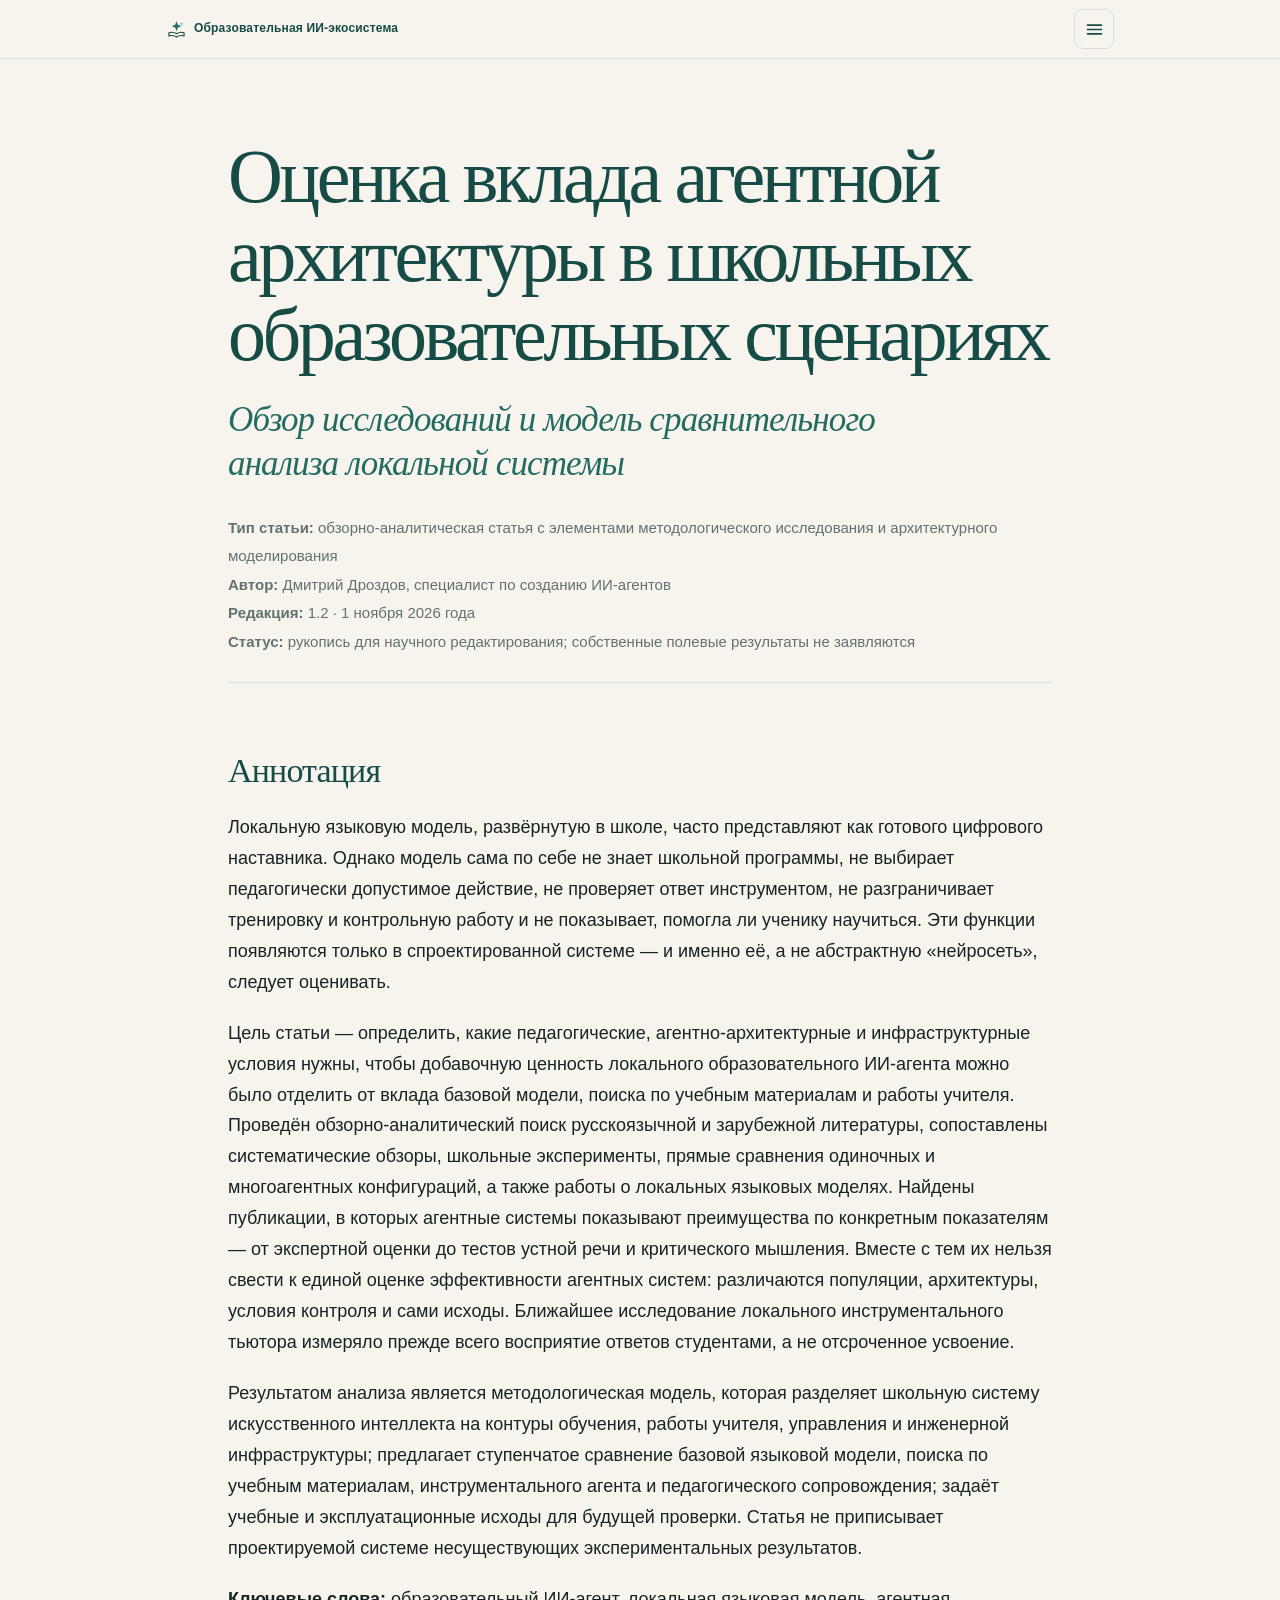
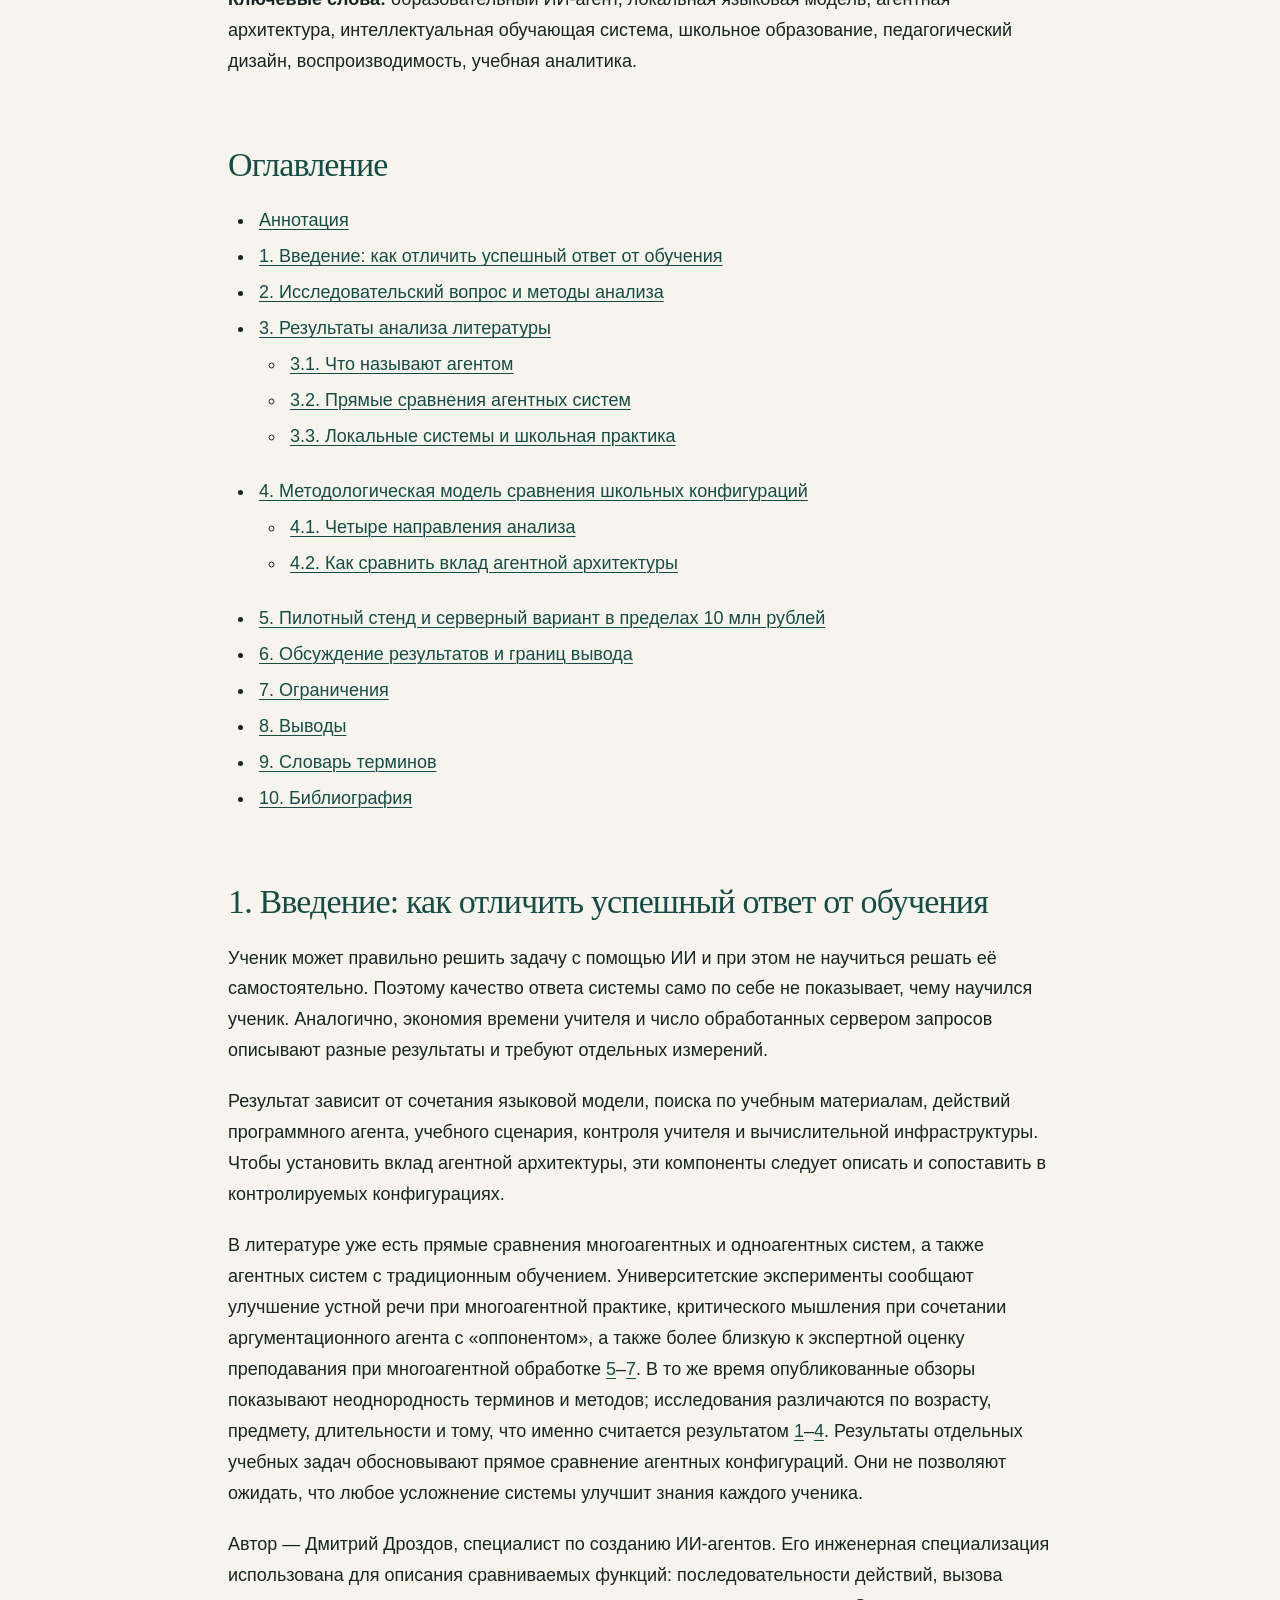
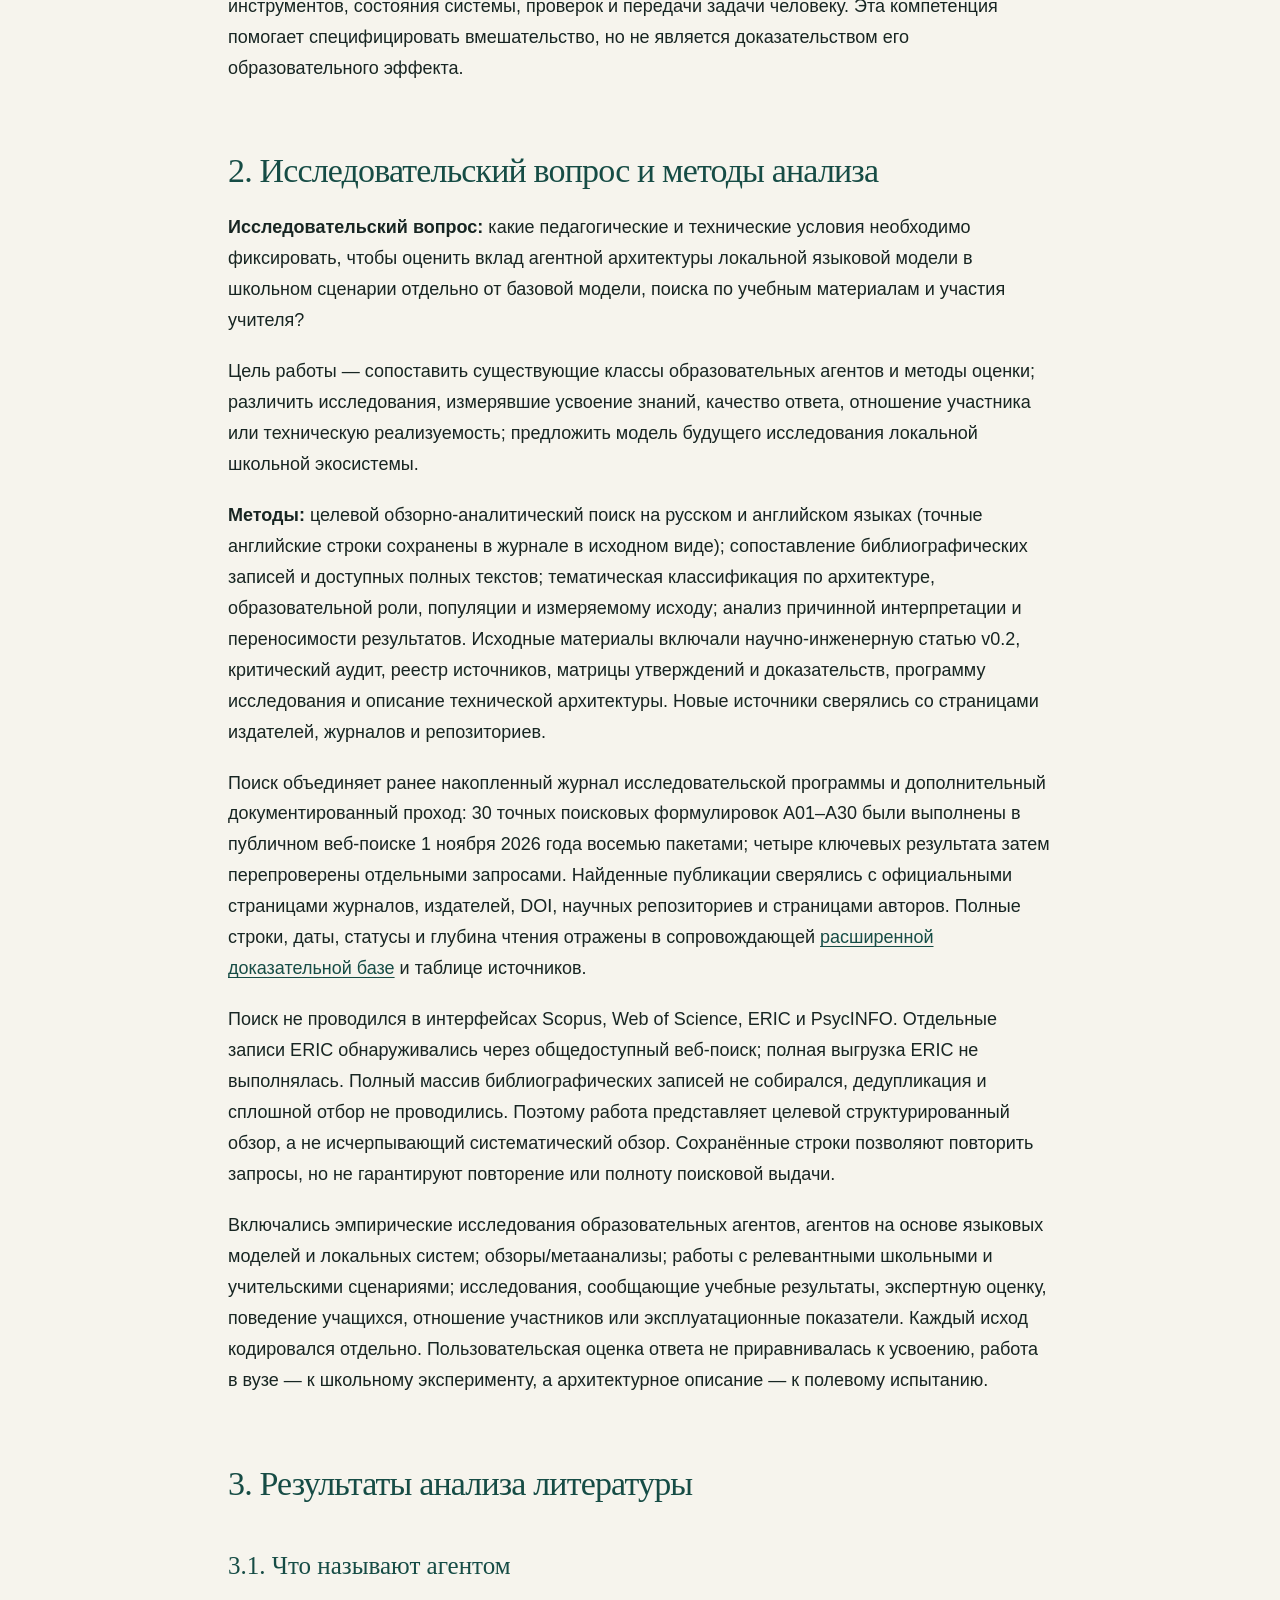
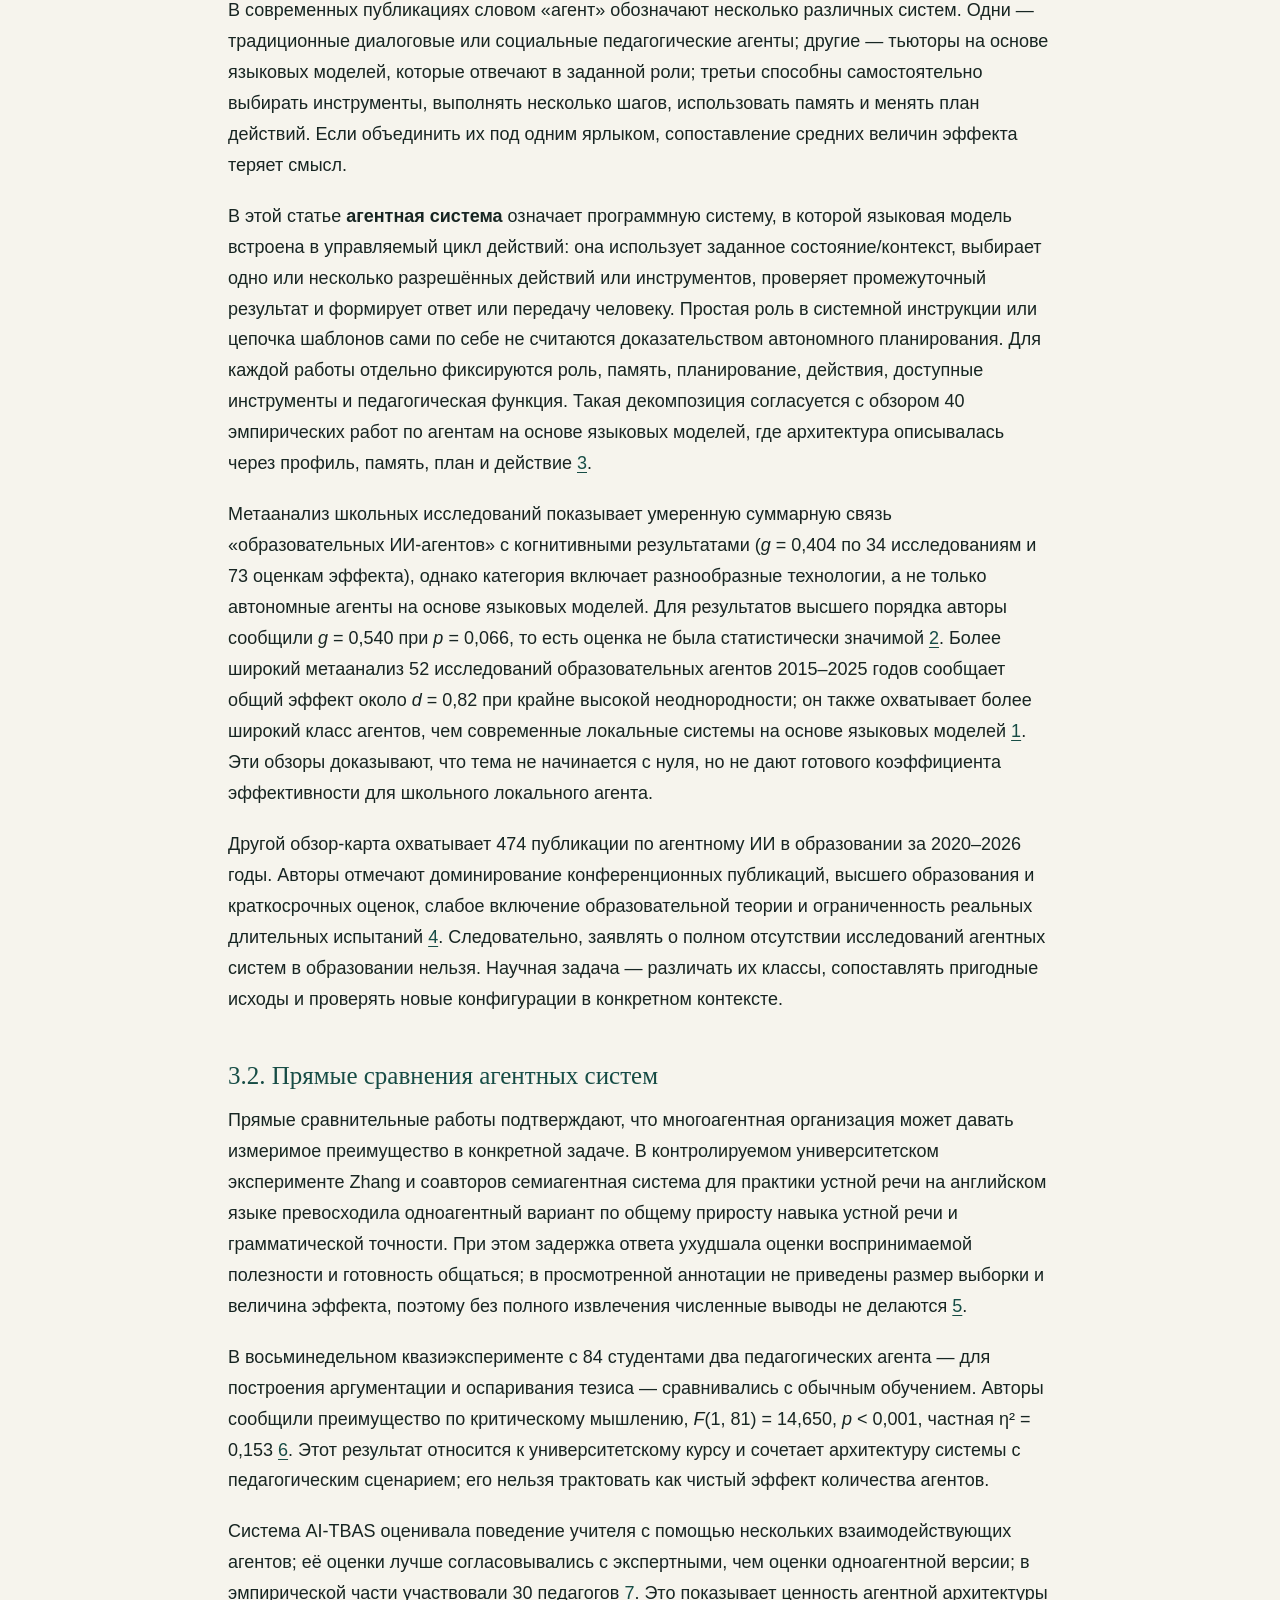
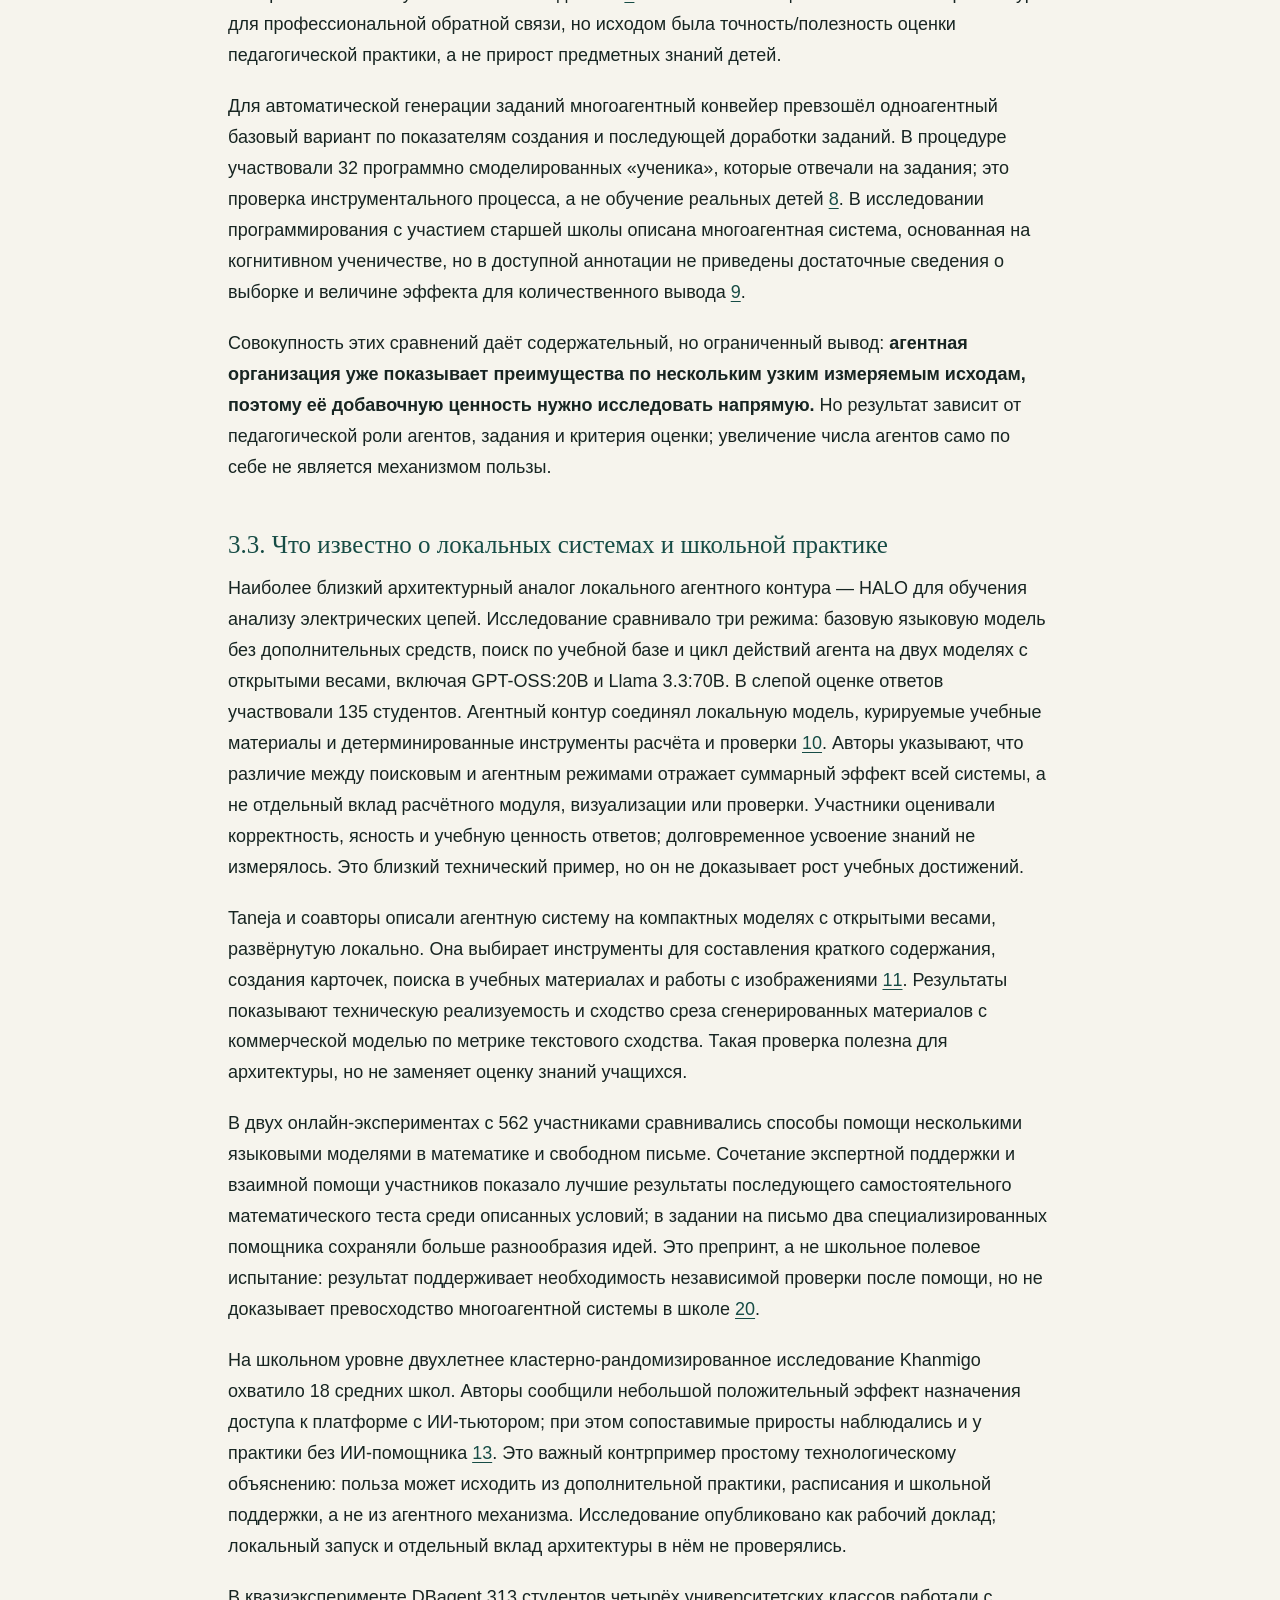
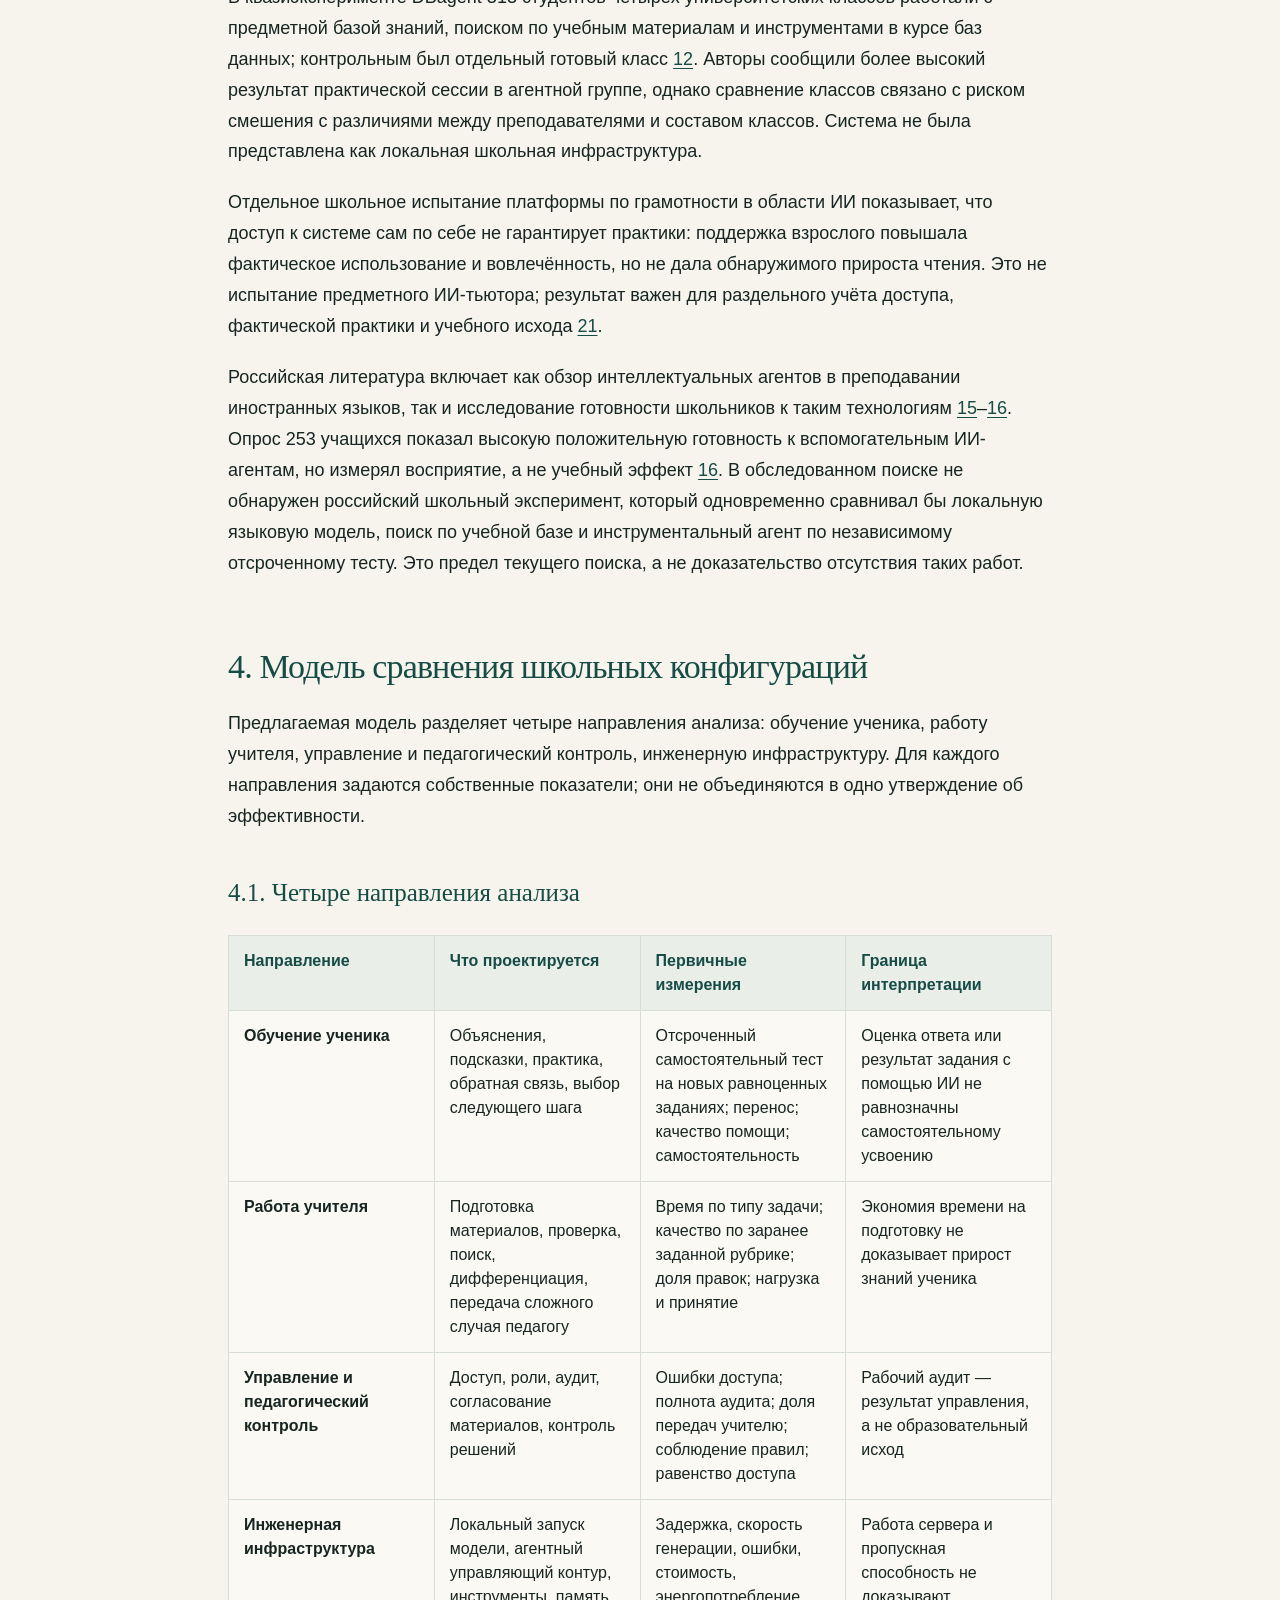
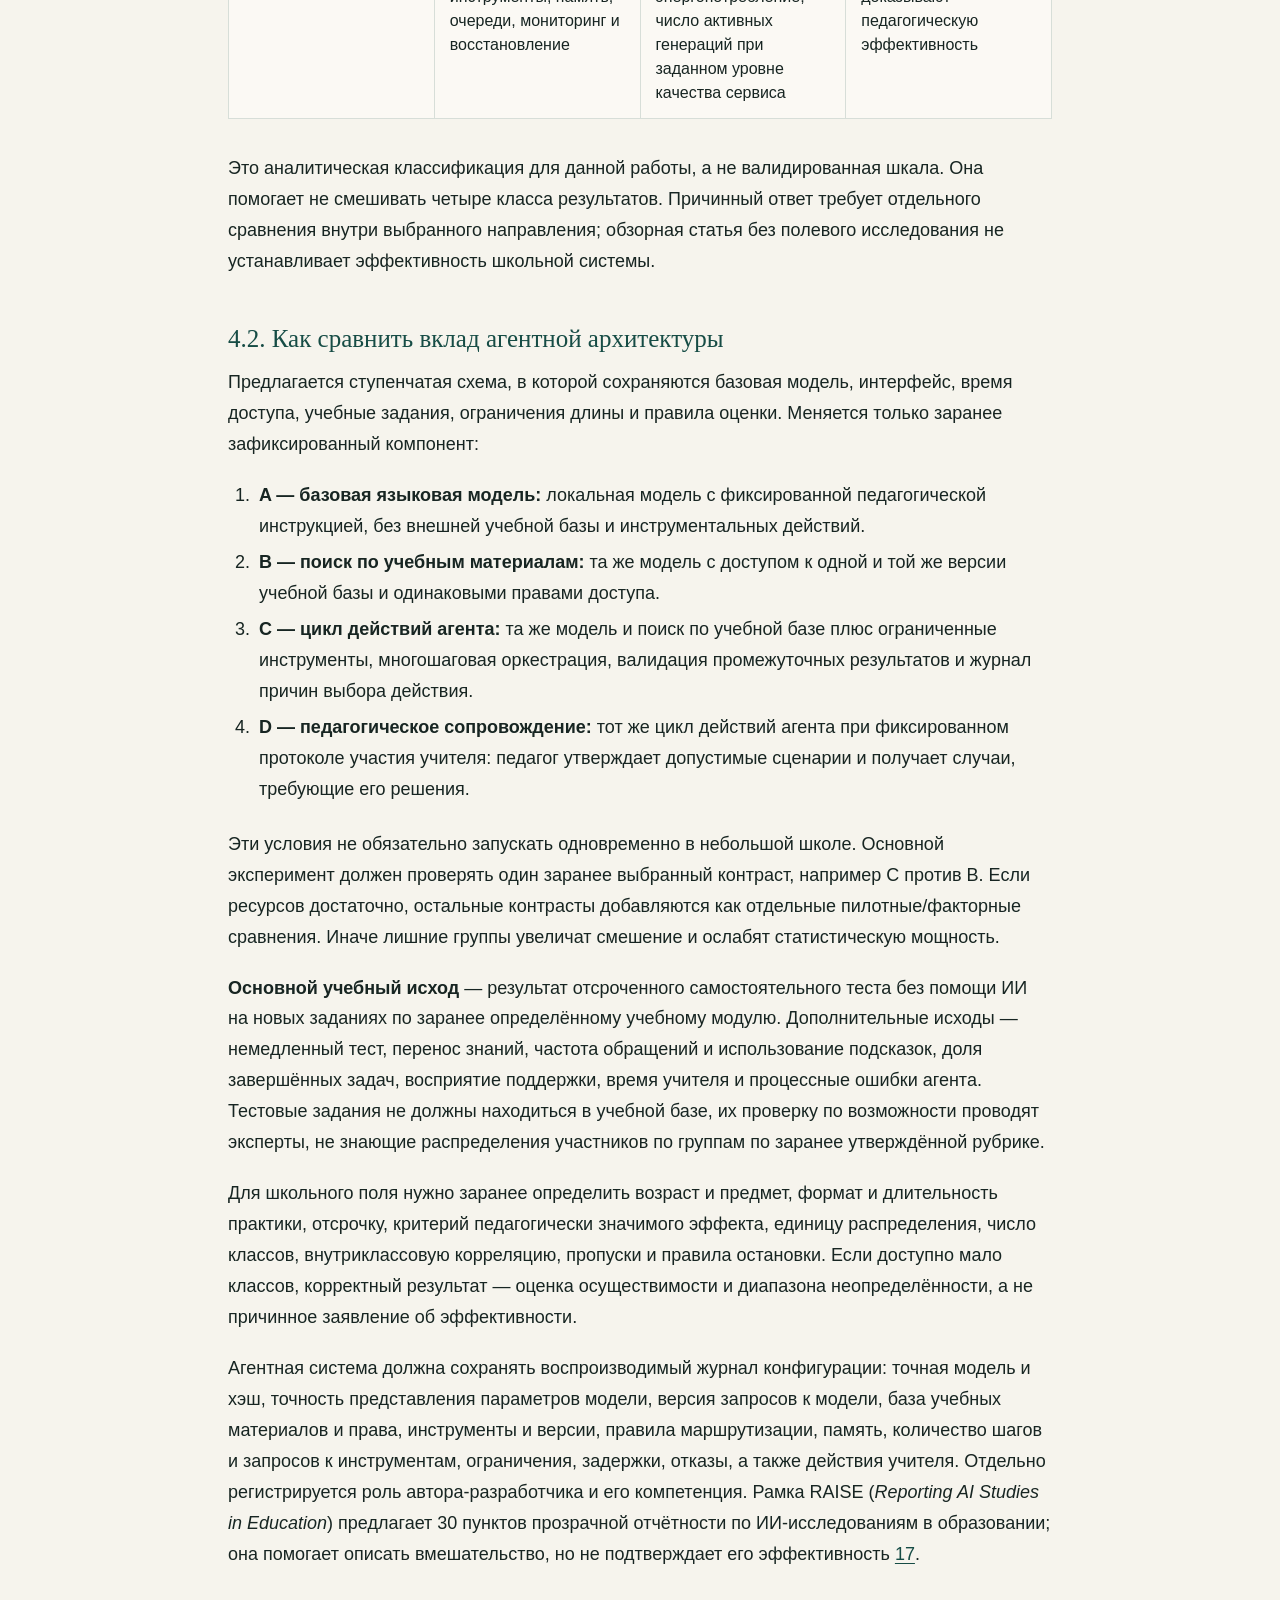
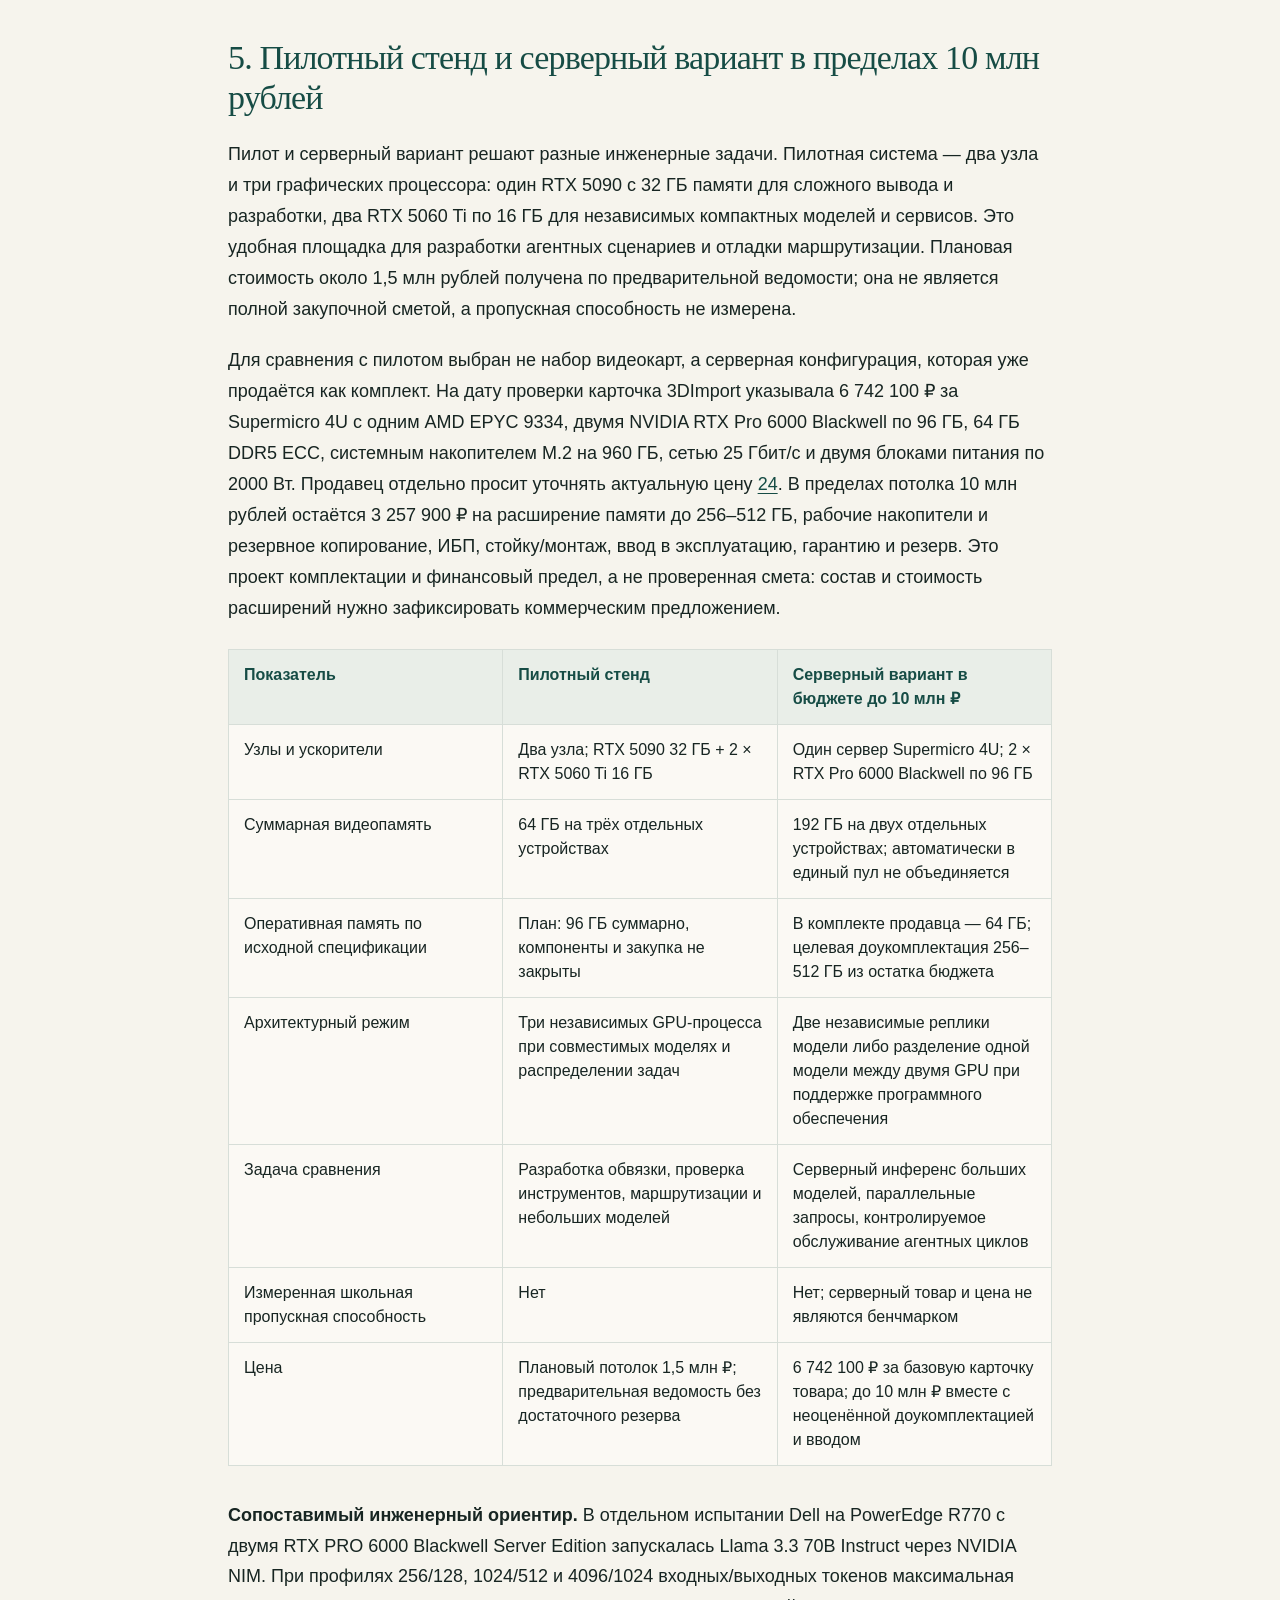
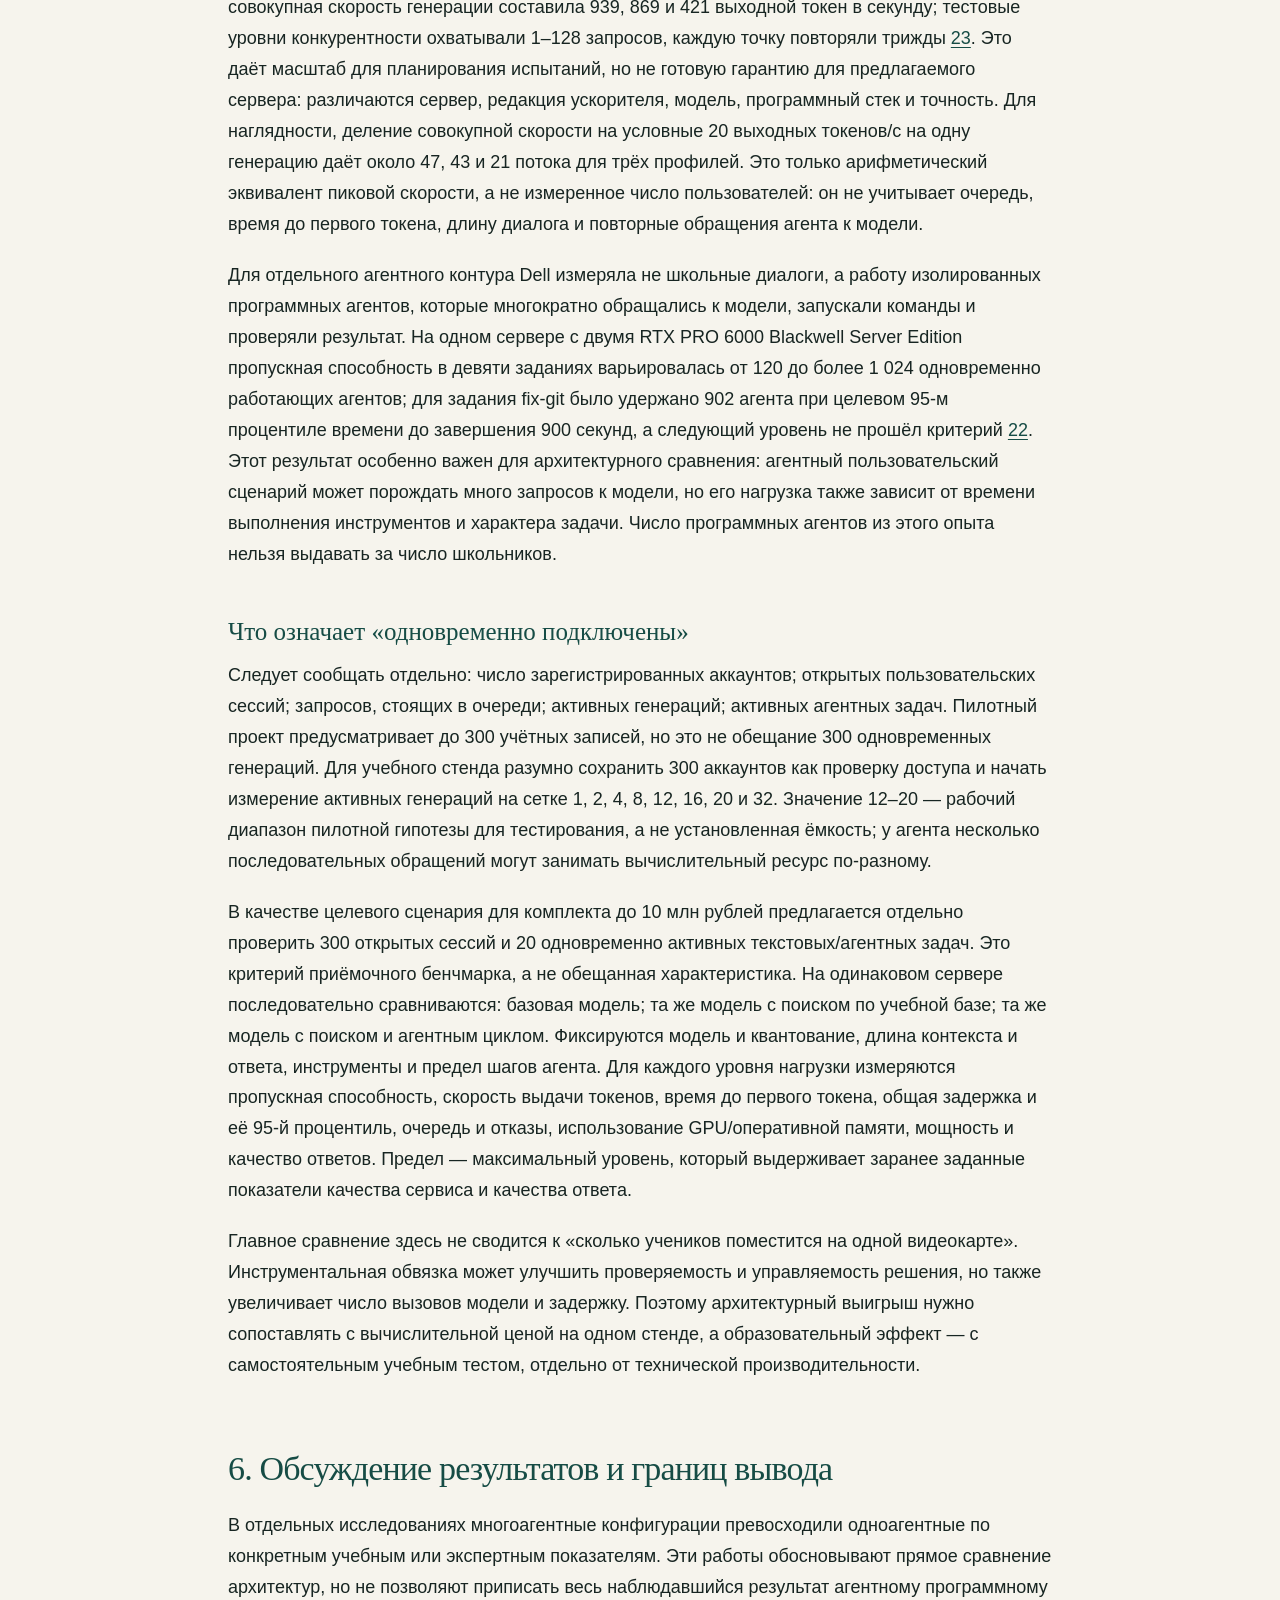
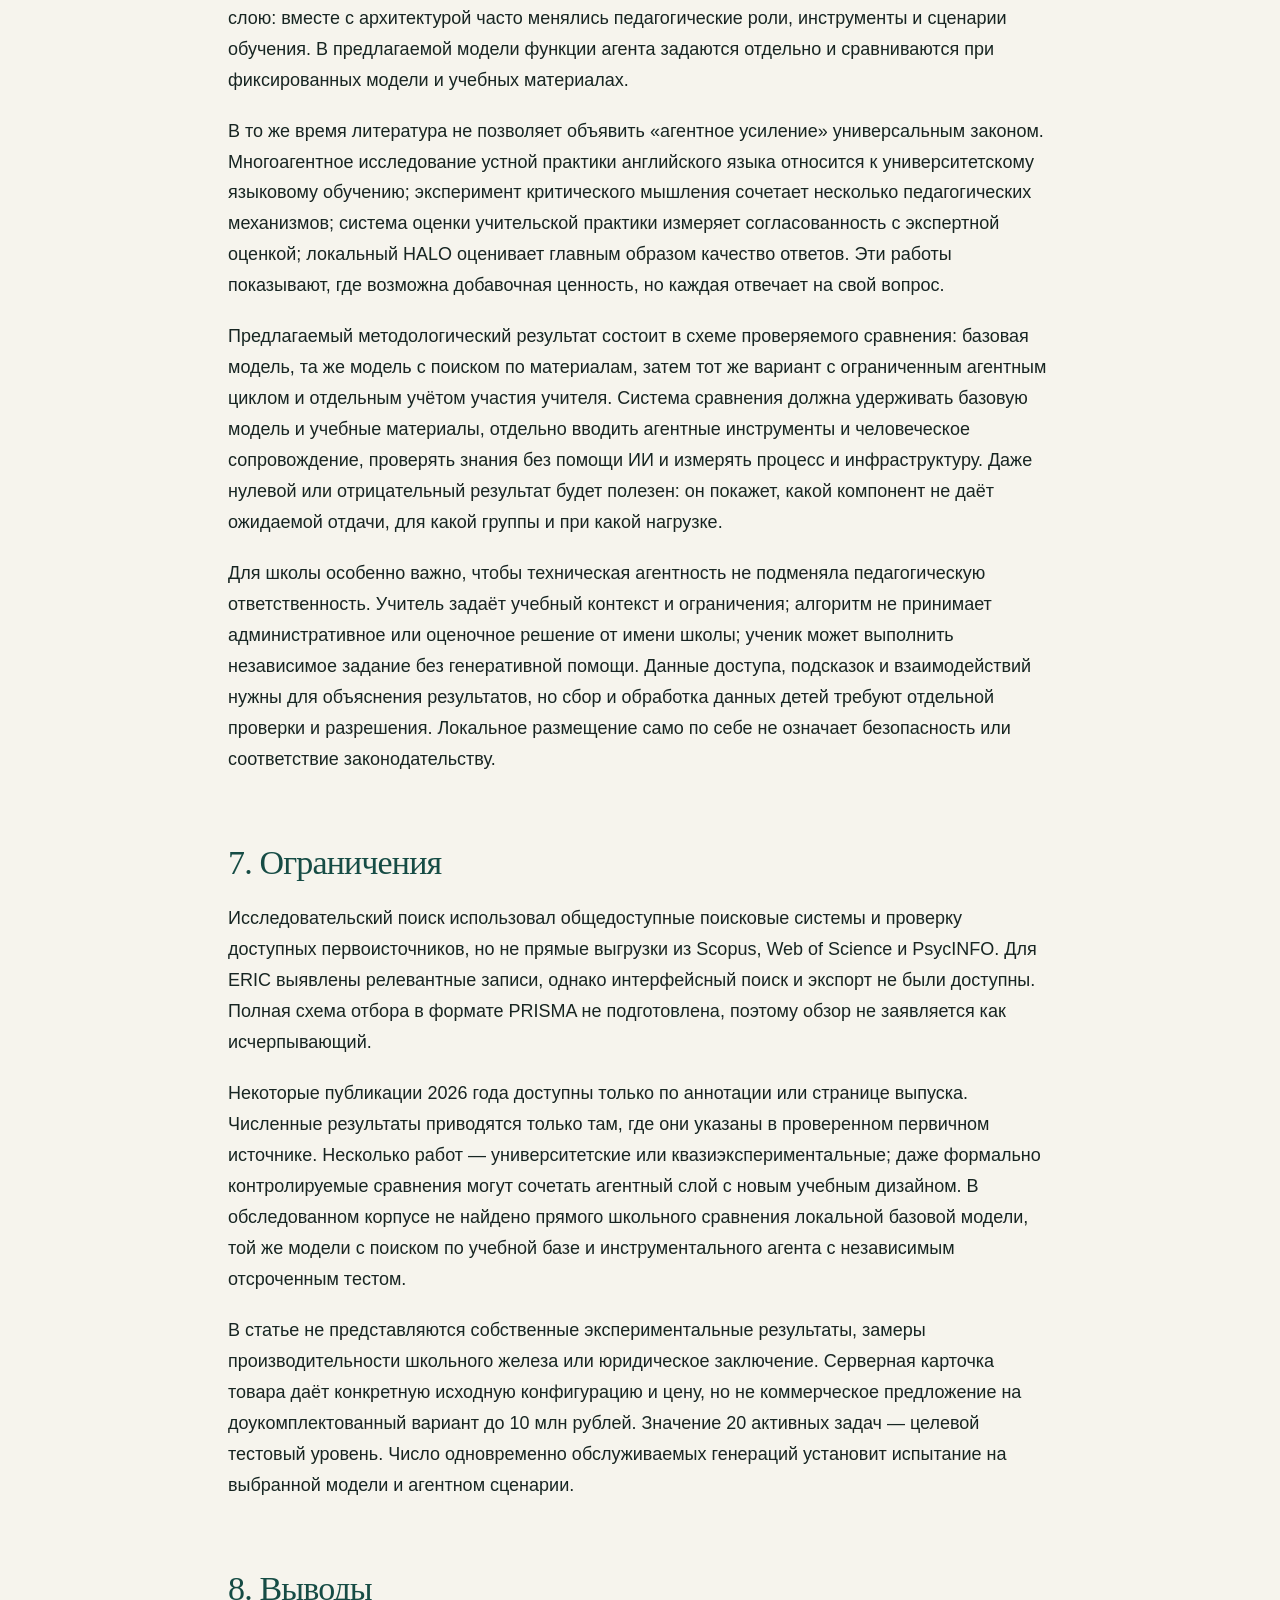
==== commit 02174b2f: "Rename scientific site brand to educational AI ecosystem" ====
--- a/index.html
+++ b/index.html
@@ -1,4 +1,4 @@
-<!doctype html><html lang="ru"><head><meta charset="utf-8"><meta name="viewport" content="width=device-width, initial-scale=1"><meta name="theme-color" content="#f6f4ed"><meta name="description" content="Статья Дмитрия Дроздова о сравнительном анализе агентной архитектуры в школьных образовательных сценариях."><title>Оценка вклада агентной архитектуры в школьных образовательных сценариях · Школьная ИИ-экосистема</title><link rel="icon" type="image/svg+xml" href="images/favicon.svg?v=1"><link rel="stylesheet" href="css/site.css?v=3"></head><body id="top"><header class="site-nav"><div class="nav-inner"><a class="brand" href="index.html" aria-label="Школьная ИИ-экосистема — главная"><img class="brand-mark" src="images/school-ai-mark.svg?v=2" alt="" aria-hidden="true"><span>Школьная ИИ-экосистема</span></a><nav class="nav-links desktop-nav" aria-label="Основная навигация"></nav><details class="mobile-menu"><summary aria-label="Открыть меню"><svg viewBox="0 0 24 24" aria-hidden="true"><path d="M4 7h16M4 12h16M4 17h16"/></svg></summary><nav class="mobile-menu-panel" aria-label="Навигация по сайту"><a href="index.html" aria-current="page">Оценка вклада агентной архитектуры в школьных образовательных сценариях: обзор исследований и модель сравнительного анализа локальной системы</a><a href="article-ltg/">От персонального диалога к развитию школы: педагогическая архитектура локальной интеллектуальной образовательной экосистемы</a><a href="research/">Исследование к статье от 1 ноября</a></nav></details></div></header><main class="page"><article><h1 id="оценка-вклада-агентной-архитектуры-в-школьных-образовательных-сценариях">Оценка вклада агентной архитектуры в школьных образовательных сценариях</h1>
+<!doctype html><html lang="ru"><head><meta charset="utf-8"><meta name="viewport" content="width=device-width, initial-scale=1"><meta name="theme-color" content="#f6f4ed"><meta name="description" content="Статья Дмитрия Дроздова о сравнительном анализе агентной архитектуры в школьных образовательных сценариях."><title>Оценка вклада агентной архитектуры в школьных образовательных сценариях · Образовательная ИИ-экосистема</title><link rel="icon" type="image/svg+xml" href="images/favicon.svg?v=1"><link rel="stylesheet" href="css/site.css?v=3"></head><body id="top"><header class="site-nav"><div class="nav-inner"><a class="brand" href="index.html" aria-label="Образовательная ИИ-экосистема — главная"><img class="brand-mark" src="images/school-ai-mark.svg?v=2" alt="" aria-hidden="true"><span>Образовательная ИИ-экосистема</span></a><nav class="nav-links desktop-nav" aria-label="Основная навигация"></nav><details class="mobile-menu"><summary aria-label="Открыть меню"><svg viewBox="0 0 24 24" aria-hidden="true"><path d="M4 7h16M4 12h16M4 17h16"/></svg></summary><nav class="mobile-menu-panel" aria-label="Навигация по сайту"><a href="index.html" aria-current="page">Оценка вклада агентной архитектуры в школьных образовательных сценариях: обзор исследований и модель сравнительного анализа локальной системы</a><a href="article-ltg/">От персонального диалога к развитию школы: педагогическая архитектура локальной интеллектуальной образовательной экосистемы</a><a href="research/">Исследование к статье от 1 ноября</a></nav></details></div></header><main class="page"><article><h1 id="оценка-вклада-агентной-архитектуры-в-школьных-образовательных-сценариях">Оценка вклада агентной архитектуры в школьных образовательных сценариях</h1>
 <h2 id="обзор-исследований-и-модель-сравнительного-анализа-локальной-системы">Обзор исследований и модель сравнительного анализа локальной системы</h2>
 <p><strong>Тип статьи:</strong> обзорно-аналитическая статья с элементами методологического исследования и архитектурного моделирования<br />
 <strong>Автор:</strong> Дмитрий Дроздов, специалист по созданию ИИ-агентов<br />
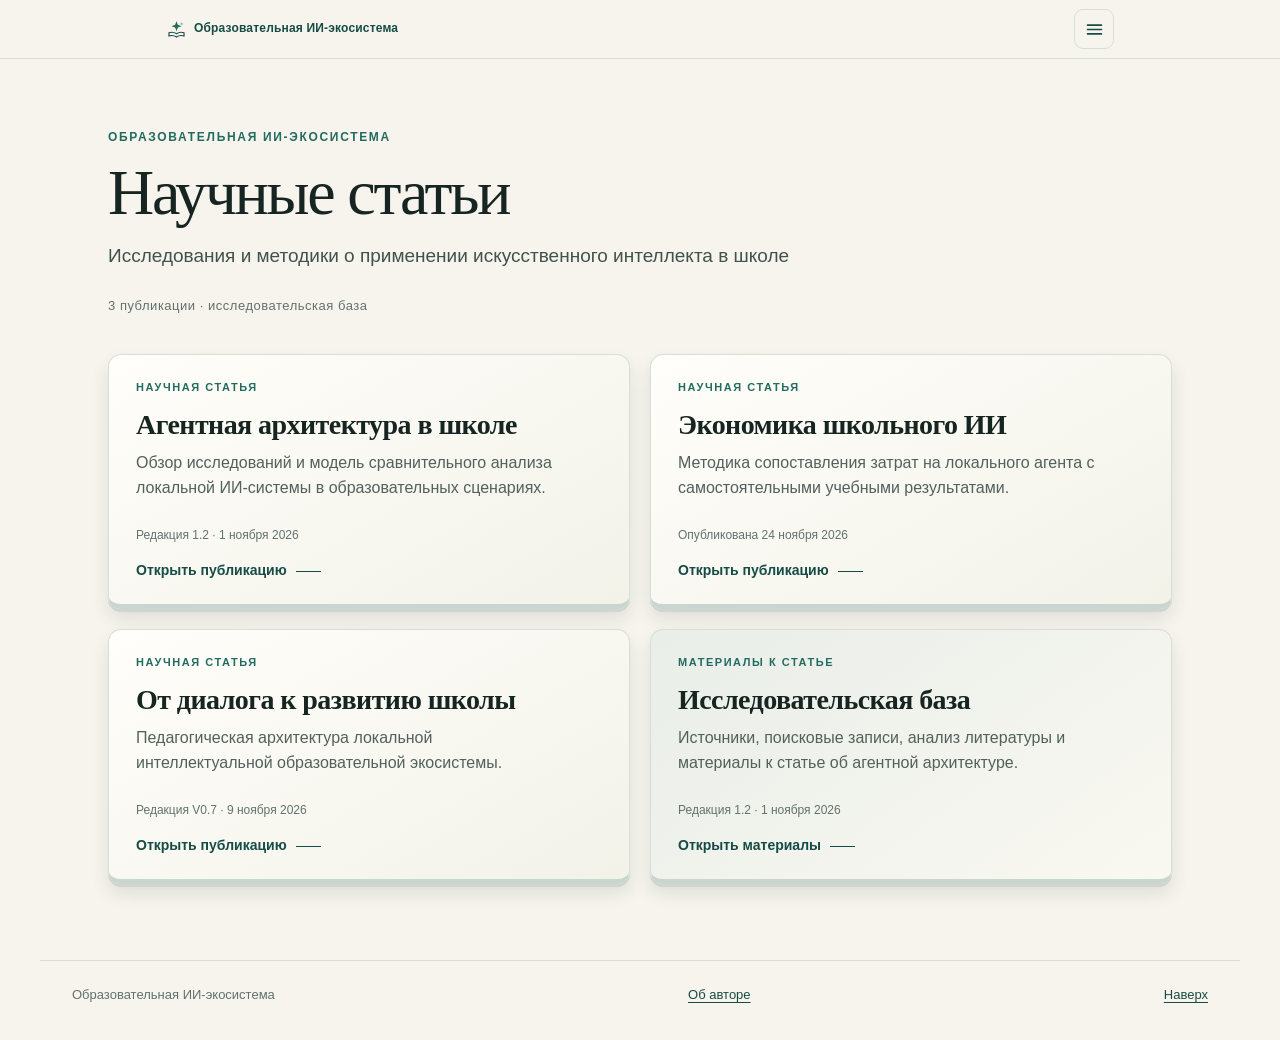
==== commit 4519a400: "Turn article site homepage into publication catalog" ====
--- a/index.html
+++ b/index.html
@@ -1,325 +1,7 @@
-<!doctype html><html lang="ru"><head><meta charset="utf-8"><meta name="viewport" content="width=device-width, initial-scale=1"><meta name="theme-color" content="#f6f4ed"><meta name="description" content="Статья Дмитрия Дроздова о сравнительном анализе агентной архитектуры в школьных образовательных сценариях."><title>Оценка вклада агентной архитектуры в школьных образовательных сценариях · Образовательная ИИ-экосистема</title><link rel="icon" type="image/svg+xml" href="images/favicon.svg?v=1"><link rel="stylesheet" href="css/site.css?v=3"></head><body id="top"><header class="site-nav"><div class="nav-inner"><a class="brand" href="index.html" aria-label="Образовательная ИИ-экосистема — главная"><img class="brand-mark" src="images/school-ai-mark.svg?v=2" alt="" aria-hidden="true"><span>Образовательная ИИ-экосистема</span></a><nav class="nav-links desktop-nav" aria-label="Основная навигация"></nav><details class="mobile-menu"><summary aria-label="Открыть меню"><svg viewBox="0 0 24 24" aria-hidden="true"><path d="M4 7h16M4 12h16M4 17h16"/></svg></summary><nav class="mobile-menu-panel" aria-label="Навигация по сайту"><a href="index.html" aria-current="page">Оценка вклада агентной архитектуры в школьных образовательных сценариях: обзор исследований и модель сравнительного анализа локальной системы</a><a href="article-ltg/">От персонального диалога к развитию школы: педагогическая архитектура локальной интеллектуальной образовательной экосистемы</a><a href="research/">Исследование к статье от 1 ноября</a></nav></details></div></header><main class="page"><article><h1 id="оценка-вклада-агентной-архитектуры-в-школьных-образовательных-сценариях">Оценка вклада агентной архитектуры в школьных образовательных сценариях</h1>
-<h2 id="обзор-исследований-и-модель-сравнительного-анализа-локальной-системы">Обзор исследований и модель сравнительного анализа локальной системы</h2>
-<p><strong>Тип статьи:</strong> обзорно-аналитическая статья с элементами методологического исследования и архитектурного моделирования<br />
-<strong>Автор:</strong> Дмитрий Дроздов, специалист по созданию ИИ-агентов<br />
-<strong>Редакция:</strong> 1.2 · 1 ноября 2026 года<br />
-<strong>Статус:</strong> рукопись для научного редактирования; собственные полевые результаты не заявляются</p>
-<h2 id="sec-abstract">Аннотация</h2>
-<p>Локальную языковую модель, развёрнутую в школе, часто представляют как готового цифрового наставника. Однако модель сама по себе не знает школьной программы, не выбирает педагогически допустимое действие, не проверяет ответ инструментом, не разграничивает тренировку и контрольную работу и не показывает, помогла ли ученику научиться. Эти функции появляются только в спроектированной системе — и именно её, а не абстрактную «нейросеть», следует оценивать.</p>
-<p>Цель статьи — определить, какие педагогические, агентно-архитектурные и инфраструктурные условия нужны, чтобы добавочную ценность локального образовательного ИИ-агента можно было отделить от вклада базовой модели, поиска по учебным материалам и работы учителя. Проведён обзорно-аналитический поиск русскоязычной и зарубежной литературы, сопоставлены систематические обзоры, школьные эксперименты, прямые сравнения одиночных и многоагентных конфигураций, а также работы о локальных языковых моделях. Найдены публикации, в которых агентные системы показывают преимущества по конкретным показателям — от экспертной оценки до тестов устной речи и критического мышления. Вместе с тем их нельзя свести к единой оценке эффективности агентных систем: различаются популяции, архитектуры, условия контроля и сами исходы. Ближайшее исследование локального инструментального тьютора измеряло прежде всего восприятие ответов студентами, а не отсроченное усвоение.</p>
-<p>Результатом анализа является методологическая модель, которая разделяет школьную систему искусственного интеллекта на контуры обучения, работы учителя, управления и инженерной инфраструктуры; предлагает ступенчатое сравнение базовой языковой модели, поиска по учебным материалам, инструментального агента и педагогического сопровождения; задаёт учебные и эксплуатационные исходы для будущей проверки. Статья не приписывает проектируемой системе несуществующих экспериментальных результатов.</p>
-<p><strong>Ключевые слова:</strong> образовательный ИИ-агент, локальная языковая модель, агентная архитектура, интеллектуальная обучающая система, школьное образование, педагогический дизайн, воспроизводимость, учебная аналитика.</p>
-<h2 id="toc">Оглавление</h2>
-<ul>
-<li><a href="#sec-abstract">Аннотация</a></li>
-<li><a href="#sec-intro">1. Введение: как отличить успешный ответ от обучения</a></li>
-<li><a href="#sec-method">2. Исследовательский вопрос и методы анализа</a></li>
-<li><a href="#sec-results">3. Результаты анализа литературы</a>
-<ul>
-<li><a href="#sec-terms">3.1. Что называют агентом</a></li>
-<li><a href="#sec-wrapper">3.2. Прямые сравнения агентных систем</a></li>
-<li><a href="#sec-local-school">3.3. Локальные системы и школьная практика</a></li>
-</ul></li>
-<li><a href="#sec-model">4. Методологическая модель сравнения школьных конфигураций</a>
-<ul>
-<li><a href="#sec-ltge">4.1. Четыре направления анализа</a></li>
-<li><a href="#sec-ablation">4.2. Как сравнить вклад агентной архитектуры</a></li>
-</ul></li>
-<li><a href="#sec-hardware">5. Пилотный стенд и серверный вариант в пределах 10 млн рублей</a></li>
-<li><a href="#sec-discussion">6. Обсуждение результатов и границ вывода</a></li>
-<li><a href="#sec-limits">7. Ограничения</a></li>
-<li><a href="#sec-conclusion">8. Выводы</a></li>
-<li><a href="#sec-glossary">9. Словарь терминов</a></li>
-<li><a href="#sec-references">10. Библиография</a></li>
-</ul>
-<h2 id="sec-intro">1. Введение: как отличить успешный ответ от обучения</h2>
-<p>Ученик может правильно решить задачу с помощью ИИ и при этом не научиться решать её самостоятельно. Поэтому качество ответа системы само по себе не показывает, чему научился ученик. Аналогично, экономия времени учителя и число обработанных сервером запросов описывают разные результаты и требуют отдельных измерений.</p>
-<p>Результат зависит от сочетания языковой модели, поиска по учебным материалам, действий программного агента, учебного сценария, контроля учителя и вычислительной инфраструктуры. Чтобы установить вклад агентной архитектуры, эти компоненты следует описать и сопоставить в контролируемых конфигурациях.</p>
-<p>В литературе уже есть прямые сравнения многоагентных и одноагентных систем, а также агентных систем с традиционным обучением. Университетские эксперименты сообщают улучшение устной речи при многоагентной практике, критического мышления при сочетании аргументационного агента с «оппонентом», а также более близкую к экспертной оценку преподавания при многоагентной обработке <a href="#ref-5">5</a>–<a href="#ref-7">7</a>. В то же время опубликованные обзоры показывают неоднородность терминов и методов; исследования различаются по возрасту, предмету, длительности и тому, что именно считается результатом <a href="#ref-1">1</a>–<a href="#ref-4">4</a>. Результаты отдельных учебных задач обосновывают прямое сравнение агентных конфигураций. Они не позволяют ожидать, что любое усложнение системы улучшит знания каждого ученика.</p>
-<p>Автор — Дмитрий Дроздов, специалист по созданию ИИ-агентов. Его инженерная специализация использована для описания сравниваемых функций: последовательности действий, вызова инструментов, состояния системы, проверок и передачи задачи человеку. Эта компетенция помогает специфицировать вмешательство, но не является доказательством его образовательного эффекта.</p>
-<h2 id="sec-method">2. Исследовательский вопрос и методы анализа</h2>
-<p><strong>Исследовательский вопрос:</strong> какие педагогические и технические условия необходимо фиксировать, чтобы оценить вклад агентной архитектуры локальной языковой модели в школьном сценарии отдельно от базовой модели, поиска по учебным материалам и участия учителя?</p>
-<p>Цель работы — сопоставить существующие классы образовательных агентов и методы оценки; различить исследования, измерявшие усвоение знаний, качество ответа, отношение участника или техническую реализуемость; предложить модель будущего исследования локальной школьной экосистемы.</p>
-<p><strong>Методы:</strong> целевой обзорно-аналитический поиск на русском и английском языках (точные английские строки сохранены в журнале в исходном виде); сопоставление библиографических записей и доступных полных текстов; тематическая классификация по архитектуре, образовательной роли, популяции и измеряемому исходу; анализ причинной интерпретации и переносимости результатов. Исходные материалы включали научно-инженерную статью v0.2, критический аудит, реестр источников, матрицы утверждений и доказательств, программу исследования и описание технической архитектуры. Новые источники сверялись со страницами издателей, журналов и репозиториев.</p>
-<p>Поиск объединяет ранее накопленный журнал исследовательской программы и дополнительный документированный проход: 30 точных поисковых формулировок A01–A30 были выполнены в публичном веб-поиске 1 ноября 2026 года восемью пакетами; четыре ключевых результата затем перепроверены отдельными запросами. Найденные публикации сверялись с официальными страницами журналов, издателей, DOI, научных репозиториев и страницами авторов. Полные строки, даты, статусы и глубина чтения отражены в сопровождающей <a href="research/">расширенной доказательной базе</a> и таблице источников.</p>
-<p>Поиск не проводился в интерфейсах Scopus, Web of Science, ERIC и PsycINFO. Отдельные записи ERIC обнаруживались через общедоступный веб-поиск; полная выгрузка ERIC не выполнялась. Полный массив библиографических записей не собирался, дедупликация и сплошной отбор не проводились. Поэтому работа представляет целевой структурированный обзор, а не исчерпывающий систематический обзор. Сохранённые строки позволяют повторить запросы, но не гарантируют повторение или полноту поисковой выдачи.</p>
-<p>Включались эмпирические исследования образовательных агентов, агентов на основе языковых моделей и локальных систем; обзоры/метаанализы; работы с релевантными школьными и учительскими сценариями; исследования, сообщающие учебные результаты, экспертную оценку, поведение учащихся, отношение участников или эксплуатационные показатели. Каждый исход кодировался отдельно. Пользовательская оценка ответа не приравнивалась к усвоению, работа в вузе — к школьному эксперименту, а архитектурное описание — к полевому испытанию.</p>
-<h2 id="sec-results">3. Результаты анализа литературы</h2>
-<h3 id="sec-terms">3.1. Что называют агентом</h3>
-<p>В современных публикациях словом «агент» обозначают несколько различных систем. Одни — традиционные диалоговые или социальные педагогические агенты; другие — тьюторы на основе языковых моделей, которые отвечают в заданной роли; третьи способны самостоятельно выбирать инструменты, выполнять несколько шагов, использовать память и менять план действий. Если объединить их под одним ярлыком, сопоставление средних величин эффекта теряет смысл.</p>
-<p>В этой статье <strong>агентная система</strong> означает программную систему, в которой языковая модель встроена в управляемый цикл действий: она использует заданное состояние/контекст, выбирает одно или несколько разрешённых действий или инструментов, проверяет промежуточный результат и формирует ответ или передачу человеку. Простая роль в системной инструкции или цепочка шаблонов сами по себе не считаются доказательством автономного планирования. Для каждой работы отдельно фиксируются роль, память, планирование, действия, доступные инструменты и педагогическая функция. Такая декомпозиция согласуется с обзором 40 эмпирических работ по агентам на основе языковых моделей, где архитектура описывалась через профиль, память, план и действие <a href="#ref-3">3</a>.</p>
-<p>Метаанализ школьных исследований показывает умеренную суммарную связь «образовательных ИИ-агентов» с когнитивными результатами (<em>g</em> = 0,404 по 34 исследованиям и 73 оценкам эффекта), однако категория включает разнообразные технологии, а не только автономные агенты на основе языковых моделей. Для результатов высшего порядка авторы сообщили <em>g</em> = 0,540 при <em>p</em> = 0,066, то есть оценка не была статистически значимой <a href="#ref-2">2</a>. Более широкий метаанализ 52 исследований образовательных агентов 2015–2025 годов сообщает общий эффект около <em>d</em> = 0,82 при крайне высокой неоднородности; он также охватывает более широкий класс агентов, чем современные локальные системы на основе языковых моделей <a href="#ref-1">1</a>. Эти обзоры доказывают, что тема не начинается с нуля, но не дают готового коэффициента эффективности для школьного локального агента.</p>
-<p>Другой обзор-карта охватывает 474 публикации по агентному ИИ в образовании за 2020–2026 годы. Авторы отмечают доминирование конференционных публикаций, высшего образования и краткосрочных оценок, слабое включение образовательной теории и ограниченность реальных длительных испытаний <a href="#ref-4">4</a>. Следовательно, заявлять о полном отсутствии исследований агентных систем в образовании нельзя. Научная задача — различать их классы, сопоставлять пригодные исходы и проверять новые конфигурации в конкретном контексте.</p>
-<h3 id="sec-wrapper">3.2. Прямые сравнения агентных систем</h3>
-<p>Прямые сравнительные работы подтверждают, что многоагентная организация может давать измеримое преимущество в конкретной задаче. В контролируемом университетском эксперименте Zhang и соавторов семиагентная система для практики устной речи на английском языке превосходила одноагентный вариант по общему приросту навыка устной речи и грамматической точности. При этом задержка ответа ухудшала оценки воспринимаемой полезности и готовность общаться; в просмотренной аннотации не приведены размер выборки и величина эффекта, поэтому без полного извлечения численные выводы не делаются <a href="#ref-5">5</a>.</p>
-<p>В восьминедельном квазиэксперименте с 84 студентами два педагогических агента — для построения аргументации и оспаривания тезиса — сравнивались с обычным обучением. Авторы сообщили преимущество по критическому мышлению, <em>F</em>(1, 81) = 14,650, <em>p</em> &lt; 0,001, частная η² = 0,153 <a href="#ref-6">6</a>. Этот результат относится к университетскому курсу и сочетает архитектуру системы с педагогическим сценарием; его нельзя трактовать как чистый эффект количества агентов.</p>
-<p>Система AI-TBAS оценивала поведение учителя с помощью нескольких взаимодействующих агентов; её оценки лучше согласовывались с экспертными, чем оценки одноагентной версии; в эмпирической части участвовали 30 педагогов <a href="#ref-7">7</a>. Это показывает ценность агентной архитектуры для профессиональной обратной связи, но исходом была точность/полезность оценки педагогической практики, а не прирост предметных знаний детей.</p>
-<p>Для автоматической генерации заданий многоагентный конвейер превзошёл одноагентный базовый вариант по показателям создания и последующей доработки заданий. В процедуре участвовали 32 программно смоделированных «ученика», которые отвечали на задания; это проверка инструментального процесса, а не обучение реальных детей <a href="#ref-8">8</a>. В исследовании программирования с участием старшей школы описана многоагентная система, основанная на когнитивном ученичестве, но в доступной аннотации не приведены достаточные сведения о выборке и величине эффекта для количественного вывода <a href="#ref-9">9</a>.</p>
-<p>Совокупность этих сравнений даёт содержательный, но ограниченный вывод: <strong>агентная организация уже показывает преимущества по нескольким узким измеряемым исходам, поэтому её добавочную ценность нужно исследовать напрямую.</strong> Но результат зависит от педагогической роли агентов, задания и критерия оценки; увеличение числа агентов само по себе не является механизмом пользы.</p>
-<h3 id="sec-local-school">3.3. Что известно о локальных системах и школьной практике</h3>
-<p>Наиболее близкий архитектурный аналог локального агентного контура — HALO для обучения анализу электрических цепей. Исследование сравнивало три режима: базовую языковую модель без дополнительных средств, поиск по учебной базе и цикл действий агента на двух моделях с открытыми весами, включая GPT-OSS:20B и Llama 3.3:70B. В слепой оценке ответов участвовали 135 студентов. Агентный контур соединял локальную модель, курируемые учебные материалы и детерминированные инструменты расчёта и проверки <a href="#ref-10">10</a>. Авторы указывают, что различие между поисковым и агентным режимами отражает суммарный эффект всей системы, а не отдельный вклад расчётного модуля, визуализации или проверки. Участники оценивали корректность, ясность и учебную ценность ответов; долговременное усвоение знаний не измерялось. Это близкий технический пример, но он не доказывает рост учебных достижений.</p>
-<p>Taneja и соавторы описали агентную систему на компактных моделях с открытыми весами, развёрнутую локально. Она выбирает инструменты для составления краткого содержания, создания карточек, поиска в учебных материалах и работы с изображениями <a href="#ref-11">11</a>. Результаты показывают техническую реализуемость и сходство среза сгенерированных материалов с коммерческой моделью по метрике текстового сходства. Такая проверка полезна для архитектуры, но не заменяет оценку знаний учащихся.</p>
-<p>В двух онлайн-экспериментах с 562 участниками сравнивались способы помощи несколькими языковыми моделями в математике и свободном письме. Сочетание экспертной поддержки и взаимной помощи участников показало лучшие результаты последующего самостоятельного математического теста среди описанных условий; в задании на письмо два специализированных помощника сохраняли больше разнообразия идей. Это препринт, а не школьное полевое испытание: результат поддерживает необходимость независимой проверки после помощи, но не доказывает превосходство многоагентной системы в школе <a href="#ref-20">20</a>.</p>
-<p>На школьном уровне двухлетнее кластерно-рандомизированное исследование Khanmigo охватило 18 средних школ. Авторы сообщили небольшой положительный эффект назначения доступа к платформе с ИИ-тьютором; при этом сопоставимые приросты наблюдались и у практики без ИИ-помощника <a href="#ref-13">13</a>. Это важный контрпример простому технологическому объяснению: польза может исходить из дополнительной практики, расписания и школьной поддержки, а не из агентного механизма. Исследование опубликовано как рабочий доклад; локальный запуск и отдельный вклад архитектуры в нём не проверялись.</p>
-<p>В квазиэксперименте DBagent 313 студентов четырёх университетских классов работали с предметной базой знаний, поиском по учебным материалам и инструментами в курсе баз данных; контрольным был отдельный готовый класс <a href="#ref-12">12</a>. Авторы сообщили более высокий результат практической сессии в агентной группе, однако сравнение классов связано с риском смешения с различиями между преподавателями и составом классов. Система не была представлена как локальная школьная инфраструктура.</p>
-<p>Отдельное школьное испытание платформы по грамотности в области ИИ показывает, что доступ к системе сам по себе не гарантирует практики: поддержка взрослого повышала фактическое использование и вовлечённость, но не дала обнаружимого прироста чтения. Это не испытание предметного ИИ-тьютора; результат важен для раздельного учёта доступа, фактической практики и учебного исхода <a href="#ref-21">21</a>.</p>
-<p>Российская литература включает как обзор интеллектуальных агентов в преподавании иностранных языков, так и исследование готовности школьников к таким технологиям <a href="#ref-15">15</a>–<a href="#ref-16">16</a>. Опрос 253 учащихся показал высокую положительную готовность к вспомогательным ИИ-агентам, но измерял восприятие, а не учебный эффект <a href="#ref-16">16</a>. В обследованном поиске не обнаружен российский школьный эксперимент, который одновременно сравнивал бы локальную языковую модель, поиск по учебной базе и инструментальный агент по независимому отсроченному тесту. Это предел текущего поиска, а не доказательство отсутствия таких работ.</p>
-<h2 id="sec-model">4. Модель сравнения школьных конфигураций</h2>
-<p>Предлагаемая модель разделяет четыре направления анализа: обучение ученика, работу учителя, управление и педагогический контроль, инженерную инфраструктуру. Для каждого направления задаются собственные показатели; они не объединяются в одно утверждение об эффективности.</p>
-<h3 id="sec-ltge">4.1. Четыре направления анализа</h3>
-<table>
-<colgroup>
-<col style="width: 25%" />
-<col style="width: 25%" />
-<col style="width: 25%" />
-<col style="width: 25%" />
-</colgroup>
-<thead>
-<tr class="header">
-<th>Направление</th>
-<th>Что проектируется</th>
-<th>Первичные измерения</th>
-<th>Граница интерпретации</th>
-</tr>
-</thead>
-<tbody>
-<tr class="odd">
-<td><strong>Обучение ученика</strong></td>
-<td>Объяснения, подсказки, практика, обратная связь, выбор следующего шага</td>
-<td>Отсроченный самостоятельный тест на новых равноценных заданиях; перенос; качество помощи; самостоятельность</td>
-<td>Оценка ответа или результат задания с помощью ИИ не равнозначны самостоятельному усвоению</td>
-</tr>
-<tr class="even">
-<td><strong>Работа учителя</strong></td>
-<td>Подготовка материалов, проверка, поиск, дифференциация, передача сложного случая педагогу</td>
-<td>Время по типу задачи; качество по заранее заданной рубрике; доля правок; нагрузка и принятие</td>
-<td>Экономия времени на подготовку не доказывает прирост знаний ученика</td>
-</tr>
-<tr class="odd">
-<td><strong>Управление и педагогический контроль</strong></td>
-<td>Доступ, роли, аудит, согласование материалов, контроль решений</td>
-<td>Ошибки доступа; полнота аудита; доля передач учителю; соблюдение правил; равенство доступа</td>
-<td>Рабочий аудит — результат управления, а не образовательный исход</td>
-</tr>
-<tr class="even">
-<td><strong>Инженерная инфраструктура</strong></td>
-<td>Локальный запуск модели, агентный управляющий контур, инструменты, память, очереди, мониторинг и восстановление</td>
-<td>Задержка, скорость генерации, ошибки, стоимость, энергопотребление, число активных генераций при заданном уровне качества сервиса</td>
-<td>Работа сервера и пропускная способность не доказывают педагогическую эффективность</td>
-</tr>
-</tbody>
-</table>
-<p>Это аналитическая классификация для данной работы, а не валидированная шкала. Она помогает не смешивать четыре класса результатов. Причинный ответ требует отдельного сравнения внутри выбранного направления; обзорная статья без полевого исследования не устанавливает эффективность школьной системы.</p>
-<h3 id="sec-ablation">4.2. Как сравнить вклад агентной архитектуры</h3>
-<p>Предлагается ступенчатая схема, в которой сохраняются базовая модель, интерфейс, время доступа, учебные задания, ограничения длины и правила оценки. Меняется только заранее зафиксированный компонент:</p>
-<ol type="1">
-<li><strong>A — базовая языковая модель:</strong> локальная модель с фиксированной педагогической инструкцией, без внешней учебной базы и инструментальных действий.</li>
-<li><strong>B — поиск по учебным материалам:</strong> та же модель с доступом к одной и той же версии учебной базы и одинаковыми правами доступа.</li>
-<li><strong>C — цикл действий агента:</strong> та же модель и поиск по учебной базе плюс ограниченные инструменты, многошаговая оркестрация, валидация промежуточных результатов и журнал причин выбора действия.</li>
-<li><strong>D — педагогическое сопровождение:</strong> тот же цикл действий агента при фиксированном протоколе участия учителя: педагог утверждает допустимые сценарии и получает случаи, требующие его решения.</li>
-</ol>
-<p>Эти условия не обязательно запускать одновременно в небольшой школе. Основной эксперимент должен проверять один заранее выбранный контраст, например C против B. Если ресурсов достаточно, остальные контрасты добавляются как отдельные пилотные/факторные сравнения. Иначе лишние группы увеличат смешение и ослабят статистическую мощность.</p>
-<p><strong>Основной учебный исход</strong> — результат отсроченного самостоятельного теста без помощи ИИ на новых заданиях по заранее определённому учебному модулю. Дополнительные исходы — немедленный тест, перенос знаний, частота обращений и использование подсказок, доля завершённых задач, восприятие поддержки, время учителя и процессные ошибки агента. Тестовые задания не должны находиться в учебной базе, их проверку по возможности проводят эксперты, не знающие распределения участников по группам по заранее утверждённой рубрике.</p>
-<p>Для школьного поля нужно заранее определить возраст и предмет, формат и длительность практики, отсрочку, критерий педагогически значимого эффекта, единицу распределения, число классов, внутриклассовую корреляцию, пропуски и правила остановки. Если доступно мало классов, корректный результат — оценка осуществимости и диапазона неопределённости, а не причинное заявление об эффективности.</p>
-<p>Агентная система должна сохранять воспроизводимый журнал конфигурации: точная модель и хэш, точность представления параметров модели, версия запросов к модели, база учебных материалов и права, инструменты и версии, правила маршрутизации, память, количество шагов и запросов к инструментам, ограничения, задержки, отказы, а также действия учителя. Отдельно регистрируется роль автора-разработчика и его компетенция. Рамка RAISE (<em>Reporting AI Studies in Education</em>) предлагает 30 пунктов прозрачной отчётности по ИИ-исследованиям в образовании; она помогает описать вмешательство, но не подтверждает его эффективность <a href="#ref-17">17</a>.</p>
-<h2 id="sec-hardware">5. Пилотный стенд и серверный вариант в пределах 10 млн рублей</h2>
-<p>Пилот и серверный вариант решают разные инженерные задачи. Пилотная система — два узла и три графических процессора: один RTX 5090 с 32 ГБ памяти для сложного вывода и разработки, два RTX 5060 Ti по 16 ГБ для независимых компактных моделей и сервисов. Это удобная площадка для разработки агентных сценариев и отладки маршрутизации. Плановая стоимость около 1,5 млн рублей получена по предварительной ведомости; она не является полной закупочной сметой, а пропускная способность не измерена.</p>
-<p>Для сравнения с пилотом выбран не набор видеокарт, а серверная конфигурация, которая уже продаётся как комплект. На дату проверки карточка 3DImport указывала 6 742 100 ₽ за Supermicro 4U с одним AMD EPYC 9334, двумя NVIDIA RTX Pro 6000 Blackwell по 96 ГБ, 64 ГБ DDR5 ECC, системным накопителем M.2 на 960 ГБ, сетью 25 Гбит/с и двумя блоками питания по 2000 Вт. Продавец отдельно просит уточнять актуальную цену <a href="#ref-24">24</a>. В пределах потолка 10 млн рублей остаётся 3 257 900 ₽ на расширение памяти до 256–512 ГБ, рабочие накопители и резервное копирование, ИБП, стойку/монтаж, ввод в эксплуатацию, гарантию и резерв. Это проект комплектации и финансовый предел, а не проверенная смета: состав и стоимость расширений нужно зафиксировать коммерческим предложением.</p>
-<table>
-<colgroup>
-<col style="width: 33%" />
-<col style="width: 33%" />
-<col style="width: 33%" />
-</colgroup>
-<thead>
-<tr class="header">
-<th>Показатель</th>
-<th>Пилотный стенд</th>
-<th>Серверный вариант в бюджете до 10 млн ₽</th>
-</tr>
-</thead>
-<tbody>
-<tr class="odd">
-<td>Узлы и ускорители</td>
-<td>Два узла; RTX 5090 32 ГБ + 2 × RTX 5060 Ti 16 ГБ</td>
-<td>Один сервер Supermicro 4U; 2 × RTX Pro 6000 Blackwell по 96 ГБ</td>
-</tr>
-<tr class="even">
-<td>Суммарная видеопамять</td>
-<td>64 ГБ на трёх отдельных устройствах</td>
-<td>192 ГБ на двух отдельных устройствах; автоматически в единый пул не объединяется</td>
-</tr>
-<tr class="odd">
-<td>Оперативная память по исходной спецификации</td>
-<td>План: 96 ГБ суммарно, компоненты и закупка не закрыты</td>
-<td>В комплекте продавца — 64 ГБ; целевая доукомплектация 256–512 ГБ из остатка бюджета</td>
-</tr>
-<tr class="even">
-<td>Архитектурный режим</td>
-<td>Три независимых GPU-процесса при совместимых моделях и распределении задач</td>
-<td>Две независимые реплики модели либо разделение одной модели между двумя GPU при поддержке программного обеспечения</td>
-</tr>
-<tr class="odd">
-<td>Задача сравнения</td>
-<td>Разработка обвязки, проверка инструментов, маршрутизации и небольших моделей</td>
-<td>Серверный инференс больших моделей, параллельные запросы, контролируемое обслуживание агентных циклов</td>
-</tr>
-<tr class="even">
-<td>Измеренная школьная пропускная способность</td>
-<td>Нет</td>
-<td>Нет; серверный товар и цена не являются бенчмарком</td>
-</tr>
-<tr class="odd">
-<td>Цена</td>
-<td>Плановый потолок 1,5 млн ₽; предварительная ведомость без достаточного резерва</td>
-<td>6 742 100 ₽ за базовую карточку товара; до 10 млн ₽ вместе с неоценённой доукомплектацией и вводом</td>
-</tr>
-</tbody>
-</table>
-<p><strong>Сопоставимый инженерный ориентир.</strong> В отдельном испытании Dell на PowerEdge R770 с двумя RTX PRO 6000 Blackwell Server Edition запускалась Llama 3.3 70B Instruct через NVIDIA NIM. При профилях 256/128, 1024/512 и 4096/1024 входных/выходных токенов максимальная совокупная скорость генерации составила 939, 869 и 421 выходной токен в секунду; тестовые уровни конкурентности охватывали 1–128 запросов, каждую точку повторяли трижды <a href="#ref-23">23</a>. Это даёт масштаб для планирования испытаний, но не готовую гарантию для предлагаемого сервера: различаются сервер, редакция ускорителя, модель, программный стек и точность. Для наглядности, деление совокупной скорости на условные 20 выходных токенов/с на одну генерацию даёт около 47, 43 и 21 потока для трёх профилей. Это только арифметический эквивалент пиковой скорости, а не измеренное число пользователей: он не учитывает очередь, время до первого токена, длину диалога и повторные обращения агента к модели.</p>
-<p>Для отдельного агентного контура Dell измеряла не школьные диалоги, а работу изолированных программных агентов, которые многократно обращались к модели, запускали команды и проверяли результат. На одном сервере с двумя RTX PRO 6000 Blackwell Server Edition пропускная способность в девяти заданиях варьировалась от 120 до более 1 024 одновременно работающих агентов; для задания fix-git было удержано 902 агента при целевом 95-м процентиле времени до завершения 900 секунд, а следующий уровень не прошёл критерий <a href="#ref-22">22</a>. Этот результат особенно важен для архитектурного сравнения: агентный пользовательский сценарий может порождать много запросов к модели, но его нагрузка также зависит от времени выполнения инструментов и характера задачи. Число программных агентов из этого опыта нельзя выдавать за число школьников.</p>
-<h3 id="что-означает-одновременно-подключены">Что означает «одновременно подключены»</h3>
-<p>Следует сообщать отдельно: число зарегистрированных аккаунтов; открытых пользовательских сессий; запросов, стоящих в очереди; активных генераций; активных агентных задач. Пилотный проект предусматривает до 300 учётных записей, но это не обещание 300 одновременных генераций. Для учебного стенда разумно сохранить 300 аккаунтов как проверку доступа и начать измерение активных генераций на сетке 1, 2, 4, 8, 12, 16, 20 и 32. Значение 12–20 — рабочий диапазон пилотной гипотезы для тестирования, а не установленная ёмкость; у агента несколько последовательных обращений могут занимать вычислительный ресурс по-разному.</p>
-<p>В качестве целевого сценария для комплекта до 10 млн рублей предлагается отдельно проверить 300 открытых сессий и 20 одновременно активных текстовых/агентных задач. Это критерий приёмочного бенчмарка, а не обещанная характеристика. На одинаковом сервере последовательно сравниваются: базовая модель; та же модель с поиском по учебной базе; та же модель с поиском и агентным циклом. Фиксируются модель и квантование, длина контекста и ответа, инструменты и предел шагов агента. Для каждого уровня нагрузки измеряются пропускная способность, скорость выдачи токенов, время до первого токена, общая задержка и её 95-й процентиль, очередь и отказы, использование GPU/оперативной памяти, мощность и качество ответов. Предел — максимальный уровень, который выдерживает заранее заданные показатели качества сервиса и качества ответа.</p>
-<p>Главное сравнение здесь не сводится к «сколько учеников поместится на одной видеокарте». Инструментальная обвязка может улучшить проверяемость и управляемость решения, но также увеличивает число вызовов модели и задержку. Поэтому архитектурный выигрыш нужно сопоставлять с вычислительной ценой на одном стенде, а образовательный эффект — с самостоятельным учебным тестом, отдельно от технической производительности.</p>
-<h2 id="sec-discussion">6. Обсуждение результатов и границ вывода</h2>
-<p>В отдельных исследованиях многоагентные конфигурации превосходили одноагентные по конкретным учебным или экспертным показателям. Эти работы обосновывают прямое сравнение архитектур, но не позволяют приписать весь наблюдавшийся результат агентному программному слою: вместе с архитектурой часто менялись педагогические роли, инструменты и сценарии обучения. В предлагаемой модели функции агента задаются отдельно и сравниваются при фиксированных модели и учебных материалах.</p>
-<p>В то же время литература не позволяет объявить «агентное усиление» универсальным законом. Многоагентное исследование устной практики английского языка относится к университетскому языковому обучению; эксперимент критического мышления сочетает несколько педагогических механизмов; система оценки учительской практики измеряет согласованность с экспертной оценкой; локальный HALO оценивает главным образом качество ответов. Эти работы показывают, где возможна добавочная ценность, но каждая отвечает на свой вопрос.</p>
-<p>Предлагаемый методологический результат состоит в схеме проверяемого сравнения: базовая модель, та же модель с поиском по материалам, затем тот же вариант с ограниченным агентным циклом и отдельным учётом участия учителя. Система сравнения должна удерживать базовую модель и учебные материалы, отдельно вводить агентные инструменты и человеческое сопровождение, проверять знания без помощи ИИ и измерять процесс и инфраструктуру. Даже нулевой или отрицательный результат будет полезен: он покажет, какой компонент не даёт ожидаемой отдачи, для какой группы и при какой нагрузке.</p>
-<p>Для школы особенно важно, чтобы техническая агентность не подменяла педагогическую ответственность. Учитель задаёт учебный контекст и ограничения; алгоритм не принимает административное или оценочное решение от имени школы; ученик может выполнить независимое задание без генеративной помощи. Данные доступа, подсказок и взаимодействий нужны для объяснения результатов, но сбор и обработка данных детей требуют отдельной проверки и разрешения. Локальное размещение само по себе не означает безопасность или соответствие законодательству.</p>
-<h2 id="sec-limits">7. Ограничения</h2>
-<p>Исследовательский поиск использовал общедоступные поисковые системы и проверку доступных первоисточников, но не прямые выгрузки из Scopus, Web of Science и PsycINFO. Для ERIC выявлены релевантные записи, однако интерфейсный поиск и экспорт не были доступны. Полная схема отбора в формате PRISMA не подготовлена, поэтому обзор не заявляется как исчерпывающий.</p>
-<p>Некоторые публикации 2026 года доступны только по аннотации или странице выпуска. Численные результаты приводятся только там, где они указаны в проверенном первичном источнике. Несколько работ — университетские или квазиэкспериментальные; даже формально контролируемые сравнения могут сочетать агентный слой с новым учебным дизайном. В обследованном корпусе не найдено прямого школьного сравнения локальной базовой модели, той же модели с поиском по учебной базе и инструментального агента с независимым отсроченным тестом.</p>
-<p>В статье не представляются собственные экспериментальные результаты, замеры производительности школьного железа или юридическое заключение. Серверная карточка товара даёт конкретную исходную конфигурацию и цену, но не коммерческое предложение на доукомплектованный вариант до 10 млн рублей. Значение 20 активных задач — целевой тестовый уровень. Число одновременно обслуживаемых генераций установит испытание на выбранной модели и агентном сценарии.</p>
-<h2 id="sec-conclusion">8. Выводы</h2>
-<ol type="1">
-<li>В этой статье ИИ-агентом называется система, в которой языковая модель действует в заданном цикле, использует разрешённые инструменты и проверяет промежуточные результаты. Состав такого цикла следует описывать так, чтобы сравнение можно было повторить.</li>
-<li>Публикации показывают измеримые преимущества отдельных агентных и многоагентных решений по конкретным задачам. Эти результаты не образуют универсального коэффициента для разных школ, моделей и аппаратных конфигураций.</li>
-<li>Самое близкое локальное сравнение архитектур пока измеряет в основном воспринимаемое качество ответа, тогда как будущая школьная работа должна включать независимое отсроченное измерение знаний и перенос.</li>
-<li>Для первой проверки школьного агента достаточно узкого основного контраста: та же базовая модель с поиском по учебным материалам против той же модели с ограниченным агентным циклом. Остальные архитектурные уровни вводятся поэтапно и измеряются отдельно.</li>
-<li>Обучение ученика, работа учителя, управление и инженерная инфраструктура требуют самостоятельных показателей. Их нельзя объединять в одно заявление об эффективности всей экосистемы.</li>
-<li>Сопоставление оборудования строится вокруг двух проверяемых конфигураций: пилотных трёх GPU в двух узлах и серверного комплекта с двумя ускорителями по 96 ГБ в бюджете до 10 млн рублей. Для серверного варианта предложено испытать 300 открытых сессий и 20 активных задач; это план нагрузочного теста, не установленная ёмкость.</li>
-</ol>
-<p>Предлагаемый методологический вклад статьи — схема сравнения, которая позволяет в будущем оценить вклад агентного цикла в конкретном школьном сценарии при фиксированных базовой модели и учебных материалах. Эффективность такой системы в школе этим анализом не установлена; научную новизну схемы ещё необходимо проверить по полному корпусу аналогов и с помощью независимой рецензии.</p>
-<h2 id="sec-glossary">9. Словарь терминов</h2>
-<table>
-<colgroup>
-<col style="width: 50%" />
-<col style="width: 50%" />
-</colgroup>
-<thead>
-<tr class="header">
-<th>Термин</th>
-<th>Значение</th>
-</tr>
-</thead>
-<tbody>
-<tr class="odd">
-<td>Агентная обвязка</td>
-<td>Программный слой вокруг языковой модели, который управляет памятью и состоянием, поиском по учебным материалам, инструментами, последовательностью действий, проверками и передачей задачи человеку.</td>
-</tr>
-<tr class="even">
-<td>ИИ-агент</td>
-<td>Система, использующая модель для выбора действий в рамках заданной цели и ограничений. В статье термин применяется при наличии описанного цикла действий и доступных инструментов.</td>
-</tr>
-<tr class="odd">
-<td>Языковая модель</td>
-<td>Модель искусственного интеллекта, обученная анализировать и создавать текст; поддерживаемые дополнительные виды данных зависят от конкретной модели.</td>
-</tr>
-<tr class="even">
-<td>Поиск по учебной базе с добавлением найденных материалов к запросу</td>
-<td>Система находит фрагменты в базе учебных материалов и передаёт их языковой модели вместе с запросом. В публикациях часто используется сокращение RAG от <em>Retrieval-Augmented Generation</em>; английское название сохранено для расшифровки сокращения.</td>
-</tr>
-<tr class="odd">
-<td>Агентный поиск по базе</td>
-<td>Многошаговый вариант поиска, в котором агент выбирает или повторяет поисковые действия, вызывает инструменты и проверяет промежуточный результат.</td>
-</tr>
-<tr class="even">
-<td>ITS</td>
-<td><em>Intelligent Tutoring System</em> — интеллектуальная обучающая система, подбирающая поддержку с учётом модели ученика, задания или предметной области.</td>
-</tr>
-<tr class="odd">
-<td>Четыре направления анализа</td>
-<td>Обучение ученика, работа учителя, управление и педагогический контроль, инженерная инфраструктура. Это аналитическая классификация данной работы, а не валидированная шкала.</td>
-</tr>
-<tr class="even">
-<td>K–12</td>
-<td>Англоязычное обозначение школьного образования; возрастные границы зависят от страны.</td>
-</tr>
-<tr class="odd">
-<td>SLO</td>
-<td><em>Service-Level Objective</em> — заранее установленное требование к задержке ответа, доступности или доле ошибок.</td>
-</tr>
-<tr class="even">
-<td>TTFT</td>
-<td><em>Time to First Token</em> — время от отправки запроса до появления первого фрагмента ответа.</td>
-</tr>
-<tr class="odd">
-<td>Параллельное размещение модели</td>
-<td>Размещение частей одной модели на нескольких видеокартах. Видеопамять карт при этом не становится автоматически общим пулом.</td>
-</tr>
-<tr class="even">
-<td>RCT</td>
-<td><em>Randomized Controlled Trial</em> — исследование со случайным распределением участников или групп по сравниваемым условиям.</td>
-</tr>
-<tr class="odd">
-<td>RAISE</td>
-<td><em>Reporting AI Studies in Education</em> — рамка прозрачной отчётности об исследованиях искусственного интеллекта в образовании. Описанная версия содержит 30 пунктов в 10 областях; рамка помогает сообщать метод, но не удостоверяет эффективность.</td>
-</tr>
-<tr class="even">
-<td>PRISMA</td>
-<td>Руководство по прозрачной отчётности систематических обзоров и метаанализов; следование ему само по себе не гарантирует полноту поиска или качество первичных исследований.</td>
-</tr>
-<tr class="odd">
-<td>GPU</td>
-<td><em>Graphics Processing Unit</em> — графический процессор, используемый для параллельных вычислений при запуске языковых моделей.</td>
-</tr>
-<tr class="even">
-<td>Видеопамять</td>
-<td>Память графического процессора, в которой размещаются параметры модели, контекст и промежуточные данные вычислений. Её объём ограничивает размер модели и число параллельных запросов.</td>
-</tr>
-<tr class="odd">
-<td>P50/P95</td>
-<td>Медиана и 95-й процентиль задержки. P95 — значение, быстрее которого выполняются 95% запросов.</td>
-</tr>
-<tr class="even">
-<td>KV-cache</td>
-<td>Кэш ключей и значений механизма внимания, используемый для ускорения генерации. Его объём растёт с длиной контекста и числом активных запросов.</td>
-</tr>
-<tr class="odd">
-<td>OOM</td>
-<td><em>Out of Memory</em> — ошибка нехватки доступной памяти при выполнении вычислений.</td>
-</tr>
-</tbody>
-</table>
-<h2 id="sec-references">10. Библиография</h2>
-<ol type="1">
-<li><span id="ref-1"></span> Xu, X., Cao, X., &amp; Wu, Q. (2026). Impact of educational agents on student’s learning outcomes: a meta-analysis. <em>Frontiers in Psychology</em>, 17, 1707196. <a href="https://doi.org/10.3389/fpsyg.2026.1707196">DOI</a>. — <a href="#sec-terms">↩︎ к §3.1</a>.</li>
-<li><span id="ref-2"></span> Liu, J., Mbowe, A. E., Tahri, D., &amp; Aziku, M. (2026). Meta-analysis on the influence of AI agents on K-12 student cognitive performance. <em>Computers in Human Behavior Reports</em>. <a href="https://doi.org/10.1016/j.chbr.2026.100973">DOI</a>. — <a href="#sec-terms">↩︎ к §3.1</a>.</li>
-<li><span id="ref-3"></span> Cai, H., Han, B., Sun, J., &amp; Cheng, Y. (2026). How to design LLM-based intelligent agent to support student’s learning in educational context: A systematic literature review. <em>Educational Technology &amp; Society</em>, 29(2), 249–269. <a href="https://doi.org/10.30191/ETS.202604_29(2).SP03">DOI</a>. — <a href="#sec-terms">↩︎ к §3.1</a>.</li>
-<li><span id="ref-4"></span> Wang, N., Zou, D., Xie, H., &amp; Qin, S. J. (2026). A scoping review of generative AI-powered agentic AI in education: Research landscape, agentic capabilities, and insights from the frontier agent paradigm, exemplified by OpenClaw. <em>Computers and Education: Artificial Intelligence</em>, 11, 100653. <a href="https://doi.org/10.1016/j.caeai.2026.100653">DOI</a>. — <a href="#sec-terms">↩︎ к §3.1</a>.</li>
-<li><span id="ref-5"></span> Zhang, J., Ma, Q., Zhang, Y., &amp; Cao, X. (2026). Multi-agent vs. single-agent AI for EFL speaking practice: A controlled experiment with hybrid input, contextual dialogue, and proficiency-adaptive feedback. <em>Educational Technology &amp; Society</em>, 29(2), 297–322. <a href="https://doi.org/10.30191/ETS.202604_29(2).SP05">DOI</a>. — <a href="#sec-wrapper">↩︎ к §3.2</a>.</li>
-<li><span id="ref-6"></span> Wu, Y. (2026). Enhancing student critical thinking skills and dispositions through a multi-agent system with Argumentation and Devil’s Advocacy. <em>Educational Technology &amp; Society</em>, 29(2), 339–354. <a href="https://doi.org/10.30191/ETS.202604_29(2).SP07">DOI</a>. — <a href="#sec-wrapper">↩︎ к §3.2</a>.</li>
-<li><span id="ref-7"></span> Niu, J., He, X., Wang, X., Han, G., &amp; He, J. (2026). Rubrics-enhanced multi-agent system based on LLM for teaching behavior assessment: Design and application. <em>Educational Technology &amp; Society</em>, 29(2), 270–296. <a href="https://doi.org/10.30191/ETS.202604_29(2).SP04">DOI</a>. — <a href="#sec-wrapper">↩︎ к §3.2</a>.</li>
-<li><span id="ref-8"></span> Song, Y., Li, H., &amp; Zheng, Q. (2026). Multi-agent automated item generation based on large language models. <em>Educational Technology &amp; Society</em>, 29(2), 233–248. <a href="https://doi.org/10.30191/ETS.202604_29(2).SP02">DOI</a>. — <a href="#sec-wrapper">↩︎ к §3.2</a>.</li>
-<li><span id="ref-9"></span> Wang, X., Li, J., Gu, Q., &amp; Liang, D. (2026). Promoting problem-solving skills in computer programming with an LLM-empowered multi-agent system: A cognitive apprenticeship perspective. <em>Educational Technology &amp; Society</em>, 29(2), 355–374. <a href="https://doi.org/10.30191/ETS.202604_29(2).SP08">DOI</a>. — <a href="#sec-wrapper">↩︎ к §3.2</a>.</li>
-<li><span id="ref-10"></span> Rocha, A., Ferreira, J., Oliveira, P. C., Alves, M., &amp; Sousa, A. (2026). A Tool-Augmented Agentic AI Pipeline for Reliable Circuit-Analysis Tutoring with Local Language Models. <em>Computers</em>, 15(10), 647. <a href="https://doi.org/10.3390/computers15100647">DOI</a>. — <a href="#sec-local-school">↩︎ к §3.3</a>.</li>
-<li><span id="ref-11"></span> Taneja, S., Biswas, S. S., Alankar, B., &amp; Kaur, H. (2025). Agentic RAG for Personalized Learning: Design of an AI-Powered Learning Agent Using Open-Source Small Language Models. <em>Electronic Journal of e-Learning</em>, 23(4), 69–80. <a href="https://doi.org/10.34190/ejel.23.4.4044">DOI</a>. — <a href="#sec-local-school">↩︎ к §3.3</a>.</li>
-<li><span id="ref-12"></span> Li, X., Liu, Z., Jiang, S., Chen, J., et al. (2026). The impact of an LLM-based educational agent on learning achievement, cognitive dynamics, and student perceptions in computer science education. <em>International Journal of STEM Education</em>, 13, 51. <a href="https://doi.org/10.1186/s40594-026-00641-y">DOI</a>. — <a href="#sec-local-school">↩︎ к §3.3</a>.</li>
-<li><span id="ref-13"></span> Oreopoulos, P., &amp; Low, N. (2026). One Click Away: AI Tutoring with Khanmigo in a Two-Year School Experiment. NBER Working Paper 35620. <a href="https://doi.org/10.3386/w35620">DOI</a>. — <a href="#sec-local-school">↩︎ к §3.3</a>.</li>
-<li><span id="ref-14"></span> Létourneau, A., et al. (2025). A systematic review of AI-driven intelligent tutoring systems (ITS) in K-12 education. <em>npj Science of Learning</em>, 10, 29. <a href="https://doi.org/10.1038/s41539-025-00320-7">DOI</a>. — <a href="#sec-local-school">↩︎ к §3.3</a>.</li>
-<li><span id="ref-15"></span> Титова, С. В., Темурян, К. Т. (2024). Интеллектуальные агенты в обучении ИЯ: типология, возможности, вызовы. <em>Язык и культура</em>, 65, 262–287. <a href="https://doi.org/10.17223/19996195/65/12">DOI</a>. — <a href="#sec-local-school">↩︎ к §3.3</a>.</li>
-<li><span id="ref-16"></span> Глухов, А. П., Синогина, Е. С. (2025). Исследование готовности учащихся к внедрению интеллектуальных агентов педагогической поддержки в образовательную среду. В: <em>Цифровая гуманитаристика и технологии в образовании (DHTE 2025)</em>, с. 119–132. <a href="https://psyjournals.ru/nonserialpublications/dhte2025/contents/Glukhov_Sinogina">Полный текст</a>. — <a href="#sec-local-school">↩︎ к §3.3</a>.</li>
-<li><span id="ref-17"></span> Allison, J. (2025). RAISE the Standard: A Framework for Transparent Reporting of Artificial Intelligence Studies in Education. <em>Journal of Educational Computing Research</em>, 64(1). <a href="https://doi.org/10.1177/07356331251377430">DOI</a>. — <a href="#sec-ablation">↩︎ к §4.2</a>.</li>
-<li><span id="ref-18"></span> NVIDIA. RTX PRO 6000 Blackwell Workstation Edition: official product specifications. <a href="https://www.nvidia.com/en-us/products/workstations/professional-desktop-gpus/rtx-pro-6000-family/">Страница NVIDIA</a>; <a href="https://www.nvidia.com/content/dam/en-zz/Solutions/data-center/rtx-pro-6000-blackwell-workstation-edition/workstation-blackwell-rtx-pro-6000-workstation-edition-nvidia-us-3519208-web.pdf">техническое описание, PDF</a>. — <a href="#sec-hardware">↩︎ к §5</a>.</li>
-<li><span id="ref-19"></span> KNS. RTX PRO 6000 Blackwell: розничная выдача цен на дату поиска, 1.11.2026. <a href="https://www.kns.ru/catalog/komplektuyuschie/videokarty/nvidia-quadro/_graficheskij-protsessor_nvidia-rtx-pro-6000/">Каталог</a>. Цена меняется; коммерческим предложением не является. — <a href="#sec-hardware">↩︎ к §5</a>.</li>
-<li><span id="ref-20"></span> <em>Human Thinking under Plural LLM Assistance: Mathematical Problem Solving and Open-Ended Writing</em> (2026). <a href="https://arxiv.org/abs/2604.03305">arXiv:2604.03305</a>. Препринт; 562 участника; онлайн-эксперименты. — <a href="#sec-local-school">↩︎ к §3.3</a>.</li>
-<li><span id="ref-21"></span> Robinson, Gormley, Ribeiro &amp; Loeb (2026). <em>Access Is Not Enough: Human Support Improves Engagement with AI Tutoring.</em> <a href="https://doi.org/10.26300/pz7p-p388">DOI 10.26300/pz7p-p388</a>. Два рандомизированных школьных испытания; прирост чтения не обнаружен. — <a href="#sec-local-school">↩︎ к §3.3</a>.</li>
-<li><span id="ref-22"></span> Teosyan, V. (2026). <em>Agent Density at Enterprise Scale: Measuring Concurrent Coding Agent Capacity Across Nine Agentic Tasks.</em> Dell InfoHub, 6 October 2026. <a href="https://www.dell.com/en-us/infohub/articles/agent-density-at-enterprise-scale">Публикация и полный отчёт</a>. — <a href="#sec-hardware">↩︎ к §5</a>.</li>
-<li><span id="ref-23"></span> Rastogi, M. (2026). <em>Matching the GPU to the Workload: Benchmarking Llama 3.3 70B Inference Across Dell PowerEdge Configurations.</em> Dell InfoHub, 6 October 2026. <a href="https://www.dell.com/en-us/infohub/articles/matching-the-gpu-to-the-workload-benchmarking-llama-3-3-70b-inference-across-dell-poweredge-configurations">Публикация и техническое описание</a>. — <a href="#sec-hardware">↩︎ к §5</a>.</li>
-<li><span id="ref-24"></span> 3DImport. Сервер Supermicro AS-4125GS-TNRT с двумя RTX 6000 Blackwell 96 ГБ, карточка товара SRV-HPC-SP5-2xRTX6000-V44; цена 6 742 100 ₽ на дату проверки, цена подлежит уточнению. <a href="https://3dimport.ru/shop/servers/server-s-gpu/server-gpu-epyc-2x-rtx-6000-blackwell-96gb-supermicro/">Описание, цена и комплектация</a>. — <a href="#sec-hardware">↩︎ к §5</a>.</li>
-</ol>
-<hr />
-<p><strong>Связанные материалы:</strong> <a href="research/">исследовательские материалы: обзор публикаций, поисковый журнал и модель сравнения</a> · <a href="#toc">к оглавлению</a> · <a href="#sec-intro">к введению</a> · <a href="#sec-method">к методам</a> · <a href="#sec-conclusion">к выводам</a> · <a href="#sec-references">к библиографии</a>.</p>
-
-<section class="related" aria-label="Связанные материалы"><p class="eyebrow">Материалы исследования</p><h2>Статья и доказательная база</h2><p>Подробные поисковые записи, карточки исследований, ссылки на источники и технический сценарий вынесены в отдельный документ.</p><p class="actions"><a class="button" href="research/">Открыть исследовательскую базу</a><a class="text-link" href="downloads/ARTICLE_V1.2.pdf" download>Скачать статью в формате PDF</a><a class="text-link" href="downloads/ARTICLE_V1.2.docx" download>Скачать редактируемую статью</a></p></section></article></main><footer class="site-footer"><a class="author-credit" href="https://drozdov-dmitry.github.io/school-ai-courses/author/" aria-label="Об авторе — Дмитрий Дроздов">Дмитрий Дроздов · образовательные ИИ-агенты</a><a class="top-link" href="#top">Наверх ↑</a></footer></body></html>+<!doctype html>
+<html lang="ru"><head><meta charset="utf-8"><meta name="viewport" content="width=device-width, initial-scale=1"><meta name="theme-color" content="#f6f4ed"><meta name="description" content="Научные статьи Дмитрия Дроздова и коллег об искусственном интеллекте в образовании, локальных ИИ-системах и школьных практиках."><meta property="og:type" content="website"><meta property="og:title" content="Научные статьи · Образовательная ИИ-экосистема"><meta property="og:description" content="Публикации об архитектуре, экономике и педагогическом применении ИИ в образовании."><link rel="canonical" href="https://drozdov-dmitry.github.io/school-ai-ecosystem/"><link rel="icon" type="image/svg+xml" href="images/favicon.svg?v=1"><link rel="stylesheet" href="css/site.css?v=4"><title>Научные статьи · Образовательная ИИ-экосистема</title></head><body id="top"><header class="site-nav"><div class="nav-inner"><a class="brand" href="./" aria-label="Образовательная ИИ-экосистема — главная"><img class="brand-mark" src="images/school-ai-mark.svg?v=2" alt="" aria-hidden="true"><span>Образовательная ИИ-экосистема</span></a><nav class="nav-links desktop-nav" aria-label="Основная навигация"></nav><details class="mobile-menu"><summary aria-label="Открыть меню"><svg viewBox="0 0 24 24" aria-hidden="true"><path d="M4 7h16M4 12h16M4 17h16"/></svg></summary><nav class="mobile-menu-panel" aria-label="Навигация по сайту"><a href="article-agent-architecture/">Агенты в школе</a><a href="economic-evaluation/">Экономика ИИ-агента</a><a href="article-ltg/">От диалога к школе</a><a href="research/">Исследовательская база</a><a href="https://drozdov-dmitry.github.io/">Об авторе</a></nav></details></div></header><main class="catalog-page"><div class="catalog-intro"><p class="eyebrow">Образовательная ИИ-экосистема</p><h1>Научные статьи</h1><p>Исследования и методики о применении искусственного интеллекта в школе</p><span class="catalog-count">3 публикации · исследовательская база</span></div><section class="publication-grid" aria-label="Статьи и исследовательские материалы">
+<a class="publication-card" href="article-agent-architecture/"><span class="card-type">Научная статья</span><h2>Агентная архитектура в школе</h2><p>Обзор исследований и модель сравнительного анализа локальной ИИ-системы в образовательных сценариях.</p><time datetime="2026-11-01">Редакция 1.2 · 1 ноября 2026</time><span class="card-action">Открыть публикацию</span></a>
+<a class="publication-card" href="economic-evaluation/"><span class="card-type">Научная статья</span><h2>Экономика школьного ИИ</h2><p>Методика сопоставления затрат на локального агента с самостоятельными учебными результатами.</p><time datetime="2026-11-24">Опубликована 24 ноября 2026</time><span class="card-action">Открыть публикацию</span></a>
+<a class="publication-card" href="article-ltg/"><span class="card-type">Научная статья</span><h2>От диалога к развитию школы</h2><p>Педагогическая архитектура локальной интеллектуальной образовательной экосистемы.</p><time datetime="2026-11-09">Редакция V0.7 · 9 ноября 2026</time><span class="card-action">Открыть публикацию</span></a>
+<a class="publication-card research-card" href="research/"><span class="card-type">Материалы к статье</span><h2>Исследовательская база</h2><p>Источники, поисковые записи, анализ литературы и материалы к статье об агентной архитектуре.</p><time datetime="2026-11-01">Редакция 1.2 · 1 ноября 2026</time><span class="card-action">Открыть материалы</span></a>
+</section></main><footer class="site-footer"><span>Образовательная ИИ-экосистема</span><a href="https://drozdov-dmitry.github.io/">Об авторе</a><a class="top-link" href="#top">Наверх</a></footer></body></html>
--- a/css/site.css
+++ b/css/site.css
@@ -34,3 +34,24 @@
 @media(prefers-reduced-motion:reduce){.mobile-menu summary svg{transition:none}}
 @media print{.site-nav,.site-footer,.related,.language-switch{display:none!important}@page{size:A4;margin:16mm 17mm 18mm}body{font-size:10.5pt;line-height:1.48;background:#fff;color:#111}.page{max-width:none;margin:0;padding:0}.page article>h1{font-size:24pt;line-height:1.08;max-width:none;margin:0 0 15pt;color:#173f38}.page article>h2:first-of-type{font-size:16pt;margin-bottom:16pt}.page h2{font-size:16pt;margin:25pt 0 9pt;break-after:avoid}.page h3{font-size:12.5pt;margin:17pt 0 6pt;break-after:avoid}.page h4{font-size:11pt;margin:14pt 0 5pt;break-after:avoid}.page p{margin:0 0 8pt;orphans:3;widows:3}.page ol,.page ul{margin:0 0 10pt;padding-left:20pt}.page li{margin:2pt 0}.page table{display:table;overflow:visible;font-size:8.2pt;line-height:1.35;margin:12pt 0 15pt;break-inside:auto}.page th,.page td{padding:5pt 6pt}.page tr{break-inside:avoid}.architecture-diagram{break-inside:avoid;margin:10pt 0;padding:8pt}.architecture-diagram svg{max-height:105mm}.cycle-box text{font-size:15px}.cycle-note{font-size:13px}.page a{color:inherit;text-decoration:none}}
 
+
+/* Publication catalog */
+.catalog-page{max-width:1120px;margin:0 auto;padding:56px 28px 76px}
+.catalog-intro{max-width:780px;margin:0 0 34px}
+.catalog-intro h1{font:500 clamp(40px,6vw,64px)/1.04 Georgia,"Times New Roman",serif;letter-spacing:-.035em;margin:10px 0 14px;color:var(--ink)}
+.catalog-intro>p:not(.eyebrow){font-size:19px;color:#40524c;margin:0 0 16px}
+.catalog-count{font-size:13px;color:var(--muted);letter-spacing:.04em}
+.publication-grid{display:grid;grid-template-columns:repeat(2,minmax(0,1fr));gap:20px}
+.publication-card{display:flex;flex-direction:column;align-items:flex-start;min-height:255px;padding:25px 27px 22px;background:linear-gradient(150deg,#fffefa 0%,#f2f2e9 100%);border:1px solid #d7ded8;border-bottom:5px solid #c9d6cf;border-radius:13px;box-shadow:0 3px 0 #cdd6cf,0 10px 18px rgba(23,37,34,.10);color:var(--ink);text-decoration:none;transition:transform .18s ease,box-shadow .18s ease,border-color .18s ease}
+.publication-card:hover{transform:translateY(-4px);border-bottom-color:var(--teal);box-shadow:0 6px 0 #b8ccc1,0 18px 28px rgba(23,37,34,.16);color:var(--ink)}
+.publication-card:focus-visible{outline:3px solid #a6d8ca;outline-offset:4px}
+.publication-card .card-type{font-size:11px;line-height:1.3;font-weight:700;letter-spacing:.14em;text-transform:uppercase;color:var(--teal)}
+.publication-card h2{font:600 28px/1.18 Georgia,"Times New Roman",serif;margin:14px 0 10px;letter-spacing:-.02em}
+.publication-card p{font-size:16px;line-height:1.55;color:#52615c;margin:0 0 18px;max-width:48ch}
+.publication-card time{font-size:12px;line-height:1.4;color:var(--muted);margin-top:auto}
+.publication-card .card-action{margin-top:14px;color:var(--teal-dark);font-weight:700;font-size:14px}
+.publication-card .card-action::after{content:"";display:inline-block;width:25px;height:1px;background:currentColor;vertical-align:middle;margin-left:9px;transition:width .18s ease}
+.publication-card:hover .card-action::after{width:40px}
+.research-card{background:linear-gradient(145deg,#e9eee8 0%,#f9f8f1 100%)}
+@media(max-width:680px){.catalog-page{padding:35px 18px 55px}.catalog-intro{margin-bottom:24px}.catalog-intro>p:not(.eyebrow){font-size:17px}.publication-grid{grid-template-columns:1fr;gap:16px}.publication-card{min-height:205px;padding:21px 22px 19px}.publication-card h2{font-size:25px}.publication-card p{font-size:15px}}
+@media(prefers-reduced-motion:reduce){.publication-card,.publication-card .card-action::after{transition:none}}
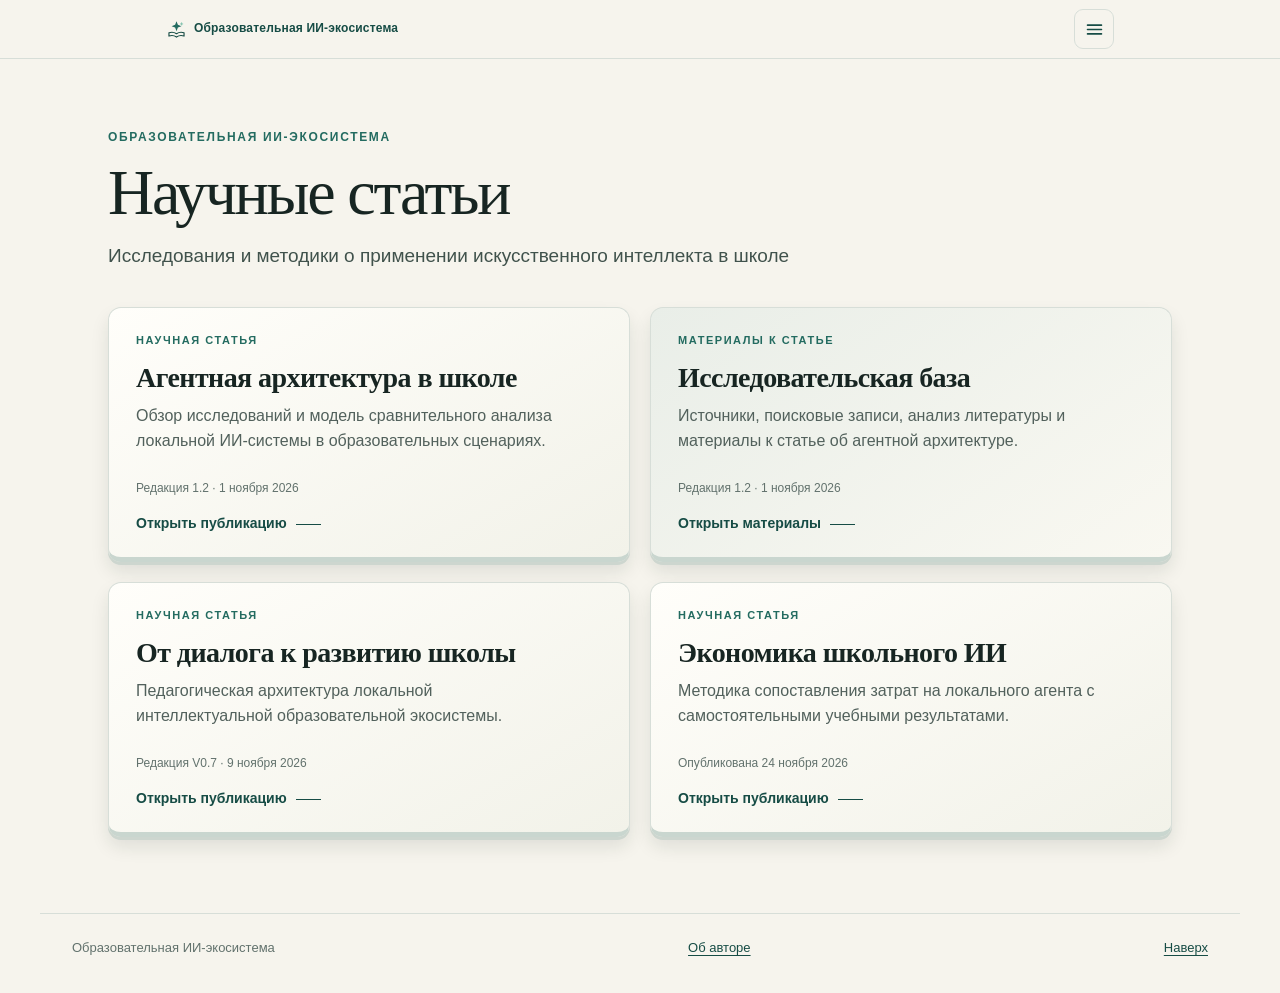
==== commit 1b4a63d9: "Improve article navigation and reading layout" ====
--- a/index.html
+++ b/index.html
@@ -1,7 +1,10 @@
 <!doctype html>
-<html lang="ru"><head><meta charset="utf-8"><meta name="viewport" content="width=device-width, initial-scale=1"><meta name="theme-color" content="#f6f4ed"><meta name="description" content="Научные статьи Дмитрия Дроздова и коллег об искусственном интеллекте в образовании, локальных ИИ-системах и школьных практиках."><meta property="og:type" content="website"><meta property="og:title" content="Научные статьи · Образовательная ИИ-экосистема"><meta property="og:description" content="Публикации об архитектуре, экономике и педагогическом применении ИИ в образовании."><link rel="canonical" href="https://drozdov-dmitry.github.io/school-ai-ecosystem/"><link rel="icon" type="image/svg+xml" href="images/favicon.svg?v=1"><link rel="stylesheet" href="css/site.css?v=4"><title>Научные статьи · Образовательная ИИ-экосистема</title></head><body id="top"><header class="site-nav"><div class="nav-inner"><a class="brand" href="./" aria-label="Образовательная ИИ-экосистема — главная"><img class="brand-mark" src="images/school-ai-mark.svg?v=2" alt="" aria-hidden="true"><span>Образовательная ИИ-экосистема</span></a><nav class="nav-links desktop-nav" aria-label="Основная навигация"></nav><details class="mobile-menu"><summary aria-label="Открыть меню"><svg viewBox="0 0 24 24" aria-hidden="true"><path d="M4 7h16M4 12h16M4 17h16"/></svg></summary><nav class="mobile-menu-panel" aria-label="Навигация по сайту"><a href="article-agent-architecture/">Агенты в школе</a><a href="economic-evaluation/">Экономика ИИ-агента</a><a href="article-ltg/">От диалога к школе</a><a href="research/">Исследовательская база</a><a href="https://drozdov-dmitry.github.io/">Об авторе</a></nav></details></div></header><main class="catalog-page"><div class="catalog-intro"><p class="eyebrow">Образовательная ИИ-экосистема</p><h1>Научные статьи</h1><p>Исследования и методики о применении искусственного интеллекта в школе</p><span class="catalog-count">3 публикации · исследовательская база</span></div><section class="publication-grid" aria-label="Статьи и исследовательские материалы">
+<html lang="ru"><head><meta charset="utf-8"><meta name="viewport" content="width=device-width, initial-scale=1"><meta name="theme-color" content="#f6f4ed"><meta name="description" content="Научные статьи Дмитрия Дроздова и коллег об искусственном интеллекте в образовании, локальных ИИ-системах и школьных практиках."><meta property="og:type" content="website"><meta property="og:title" content="Научные статьи · Образовательная ИИ-экосистема"><meta property="og:description" content="Публикации об архитектуре, экономике и педагогическом применении ИИ в образовании."><link rel="canonical" href="https://drozdov-dmitry.github.io/school-ai-ecosystem/"><link rel="icon" type="image/svg+xml" href="images/favicon.svg?v=1"><link rel="stylesheet" href="css/site.css?v=4"><title>Научные статьи · Образовательная ИИ-экосистема</title></head><body id="top"><header class="site-nav"><div class="nav-inner"><a class="brand" href="./" aria-label="Образовательная ИИ-экосистема — главная"><img class="brand-mark" src="images/school-ai-mark.svg?v=2" alt="" aria-hidden="true"><span>Образовательная ИИ-экосистема</span></a><nav class="nav-links desktop-nav" aria-label="Основная навигация"></nav><details class="mobile-menu"><summary aria-label="Открыть меню"><svg viewBox="0 0 24 24" aria-hidden="true"><path d="M4 7h16M4 12h16M4 17h16"/></svg></summary><nav class="mobile-menu-panel" aria-label="Навигация по сайту"><a href="article-agent-architecture/">Агентная архитектура в школе</a><a href="research/">Исследовательская база</a><a href="https://drozdov-dmitry.github.io/">Об авторе</a><a href="article-ltg/">От диалога к развитию школы</a><a href="economic-evaluation/">Экономика школьного ИИ</a></nav></details></div></header><main class="catalog-page"><div class="catalog-intro"><p class="eyebrow">Образовательная ИИ-экосистема</p><h1>Научные статьи</h1><p>Исследования и методики о применении искусственного интеллекта в школе</p></div><section class="publication-grid" aria-label="Статьи и исследовательские материалы">
+
+
+
+
 <a class="publication-card" href="article-agent-architecture/"><span class="card-type">Научная статья</span><h2>Агентная архитектура в школе</h2><p>Обзор исследований и модель сравнительного анализа локальной ИИ-системы в образовательных сценариях.</p><time datetime="2026-11-01">Редакция 1.2 · 1 ноября 2026</time><span class="card-action">Открыть публикацию</span></a>
-<a class="publication-card" href="economic-evaluation/"><span class="card-type">Научная статья</span><h2>Экономика школьного ИИ</h2><p>Методика сопоставления затрат на локального агента с самостоятельными учебными результатами.</p><time datetime="2026-11-24">Опубликована 24 ноября 2026</time><span class="card-action">Открыть публикацию</span></a>
+<a class="publication-card research-card" href="research/"><span class="card-type">Материалы к статье</span><h2>Исследовательская база</h2><p>Источники, поисковые записи, анализ литературы и материалы к статье об агентной архитектуре.</p><time datetime="2026-11-01">Редакция 1.2 · 1 ноября 2026</time><span class="card-action">Открыть материалы</span></a>
 <a class="publication-card" href="article-ltg/"><span class="card-type">Научная статья</span><h2>От диалога к развитию школы</h2><p>Педагогическая архитектура локальной интеллектуальной образовательной экосистемы.</p><time datetime="2026-11-09">Редакция V0.7 · 9 ноября 2026</time><span class="card-action">Открыть публикацию</span></a>
-<a class="publication-card research-card" href="research/"><span class="card-type">Материалы к статье</span><h2>Исследовательская база</h2><p>Источники, поисковые записи, анализ литературы и материалы к статье об агентной архитектуре.</p><time datetime="2026-11-01">Редакция 1.2 · 1 ноября 2026</time><span class="card-action">Открыть материалы</span></a>
-</section></main><footer class="site-footer"><span>Образовательная ИИ-экосистема</span><a href="https://drozdov-dmitry.github.io/">Об авторе</a><a class="top-link" href="#top">Наверх</a></footer></body></html>+<a class="publication-card" href="economic-evaluation/"><span class="card-type">Научная статья</span><h2>Экономика школьного ИИ</h2><p>Методика сопоставления затрат на локального агента с самостоятельными учебными результатами.</p><time datetime="2026-11-24">Опубликована 24 ноября 2026</time><span class="card-action">Открыть публикацию</span></a></section></main><footer class="site-footer"><span>Образовательная ИИ-экосистема</span><a href="https://drozdov-dmitry.github.io/">Об авторе</a><a class="top-link" href="#top">Наверх</a></footer></body></html>
--- a/css/site.css
+++ b/css/site.css
@@ -55,3 +55,24 @@
 .research-card{background:linear-gradient(145deg,#e9eee8 0%,#f9f8f1 100%)}
 @media(max-width:680px){.catalog-page{padding:35px 18px 55px}.catalog-intro{margin-bottom:24px}.catalog-intro>p:not(.eyebrow){font-size:17px}.publication-grid{grid-template-columns:1fr;gap:16px}.publication-card{min-height:205px;padding:21px 22px 19px}.publication-card h2{font-size:25px}.publication-card p{font-size:15px}}
 @media(prefers-reduced-motion:reduce){.publication-card,.publication-card .card-action::after{transition:none}}
+
+/* Reading aids for article pages */
+.article-toc{margin:30px 0 40px;padding:21px 24px;background:rgba(255,254,250,.72);border:1px solid var(--line);border-left:4px solid var(--teal);border-radius:9px}
+.article-toc h2{font-size:23px!important;margin:0 0 12px!important}
+.article-toc>ol,.article-toc>ul{margin:0!important;padding-left:24px!important;columns:2;column-gap:38px}
+.article-toc li{break-inside:avoid;margin:5px 0!important;padding-left:2px!important}
+.article-toc li ul{columns:1}.article-toc .toc-sub{padding-left:18px!important;font-size:.92em;color:var(--muted)}
+.article-toc a{text-decoration:none}
+.article-toc a:hover{text-decoration:underline}
+.chapter-up{margin:0 0 21px!important;text-align:right;font-size:13px!important;line-height:1.3}
+.chapter-up a{display:inline-block;padding:6px 11px;border:1px solid var(--line);border-radius:5px;background:#fffefa;text-decoration:none;color:var(--teal-dark);font-weight:600}
+.chapter-up a:hover{background:#e9eee8}
+.citation-link{font-weight:700;text-decoration:none;border-bottom:1px dotted currentColor}
+.citation-link:hover{border-bottom-style:solid}
+.math-expression{display:inline-block;max-width:100%;margin:1px 2px;padding:2px 6px;border-left:2px solid var(--teal);border-radius:3px;background:#e9eee8;color:#14584e;font:600 1em/1.5 "Cambria Math",Cambria,Georgia,serif;overflow-wrap:anywhere}
+.math-symbol{color:#14584e;font-family:"Cambria Math",Cambria,Georgia,serif;font-weight:700}
+.page table.has-note{margin-bottom:5px!important}
+.table-scroll.has-note{margin-bottom:5px!important}
+.page table+.table-note{margin-top:-28px!important}.page .table-scroll+.table-note{margin-top:-22px!important}.page .table-note{font-size:14px;line-height:1.5;color:var(--muted);margin-bottom:24px!important}
+.page .reference{scroll-margin-top:90px}
+@media(max-width:680px){.article-toc{padding:17px 18px;margin:23px 0 30px}.article-toc ol,.article-toc ul{columns:1}.chapter-up{margin-bottom:17px!important}.page .table-note{font-size:13px}}
